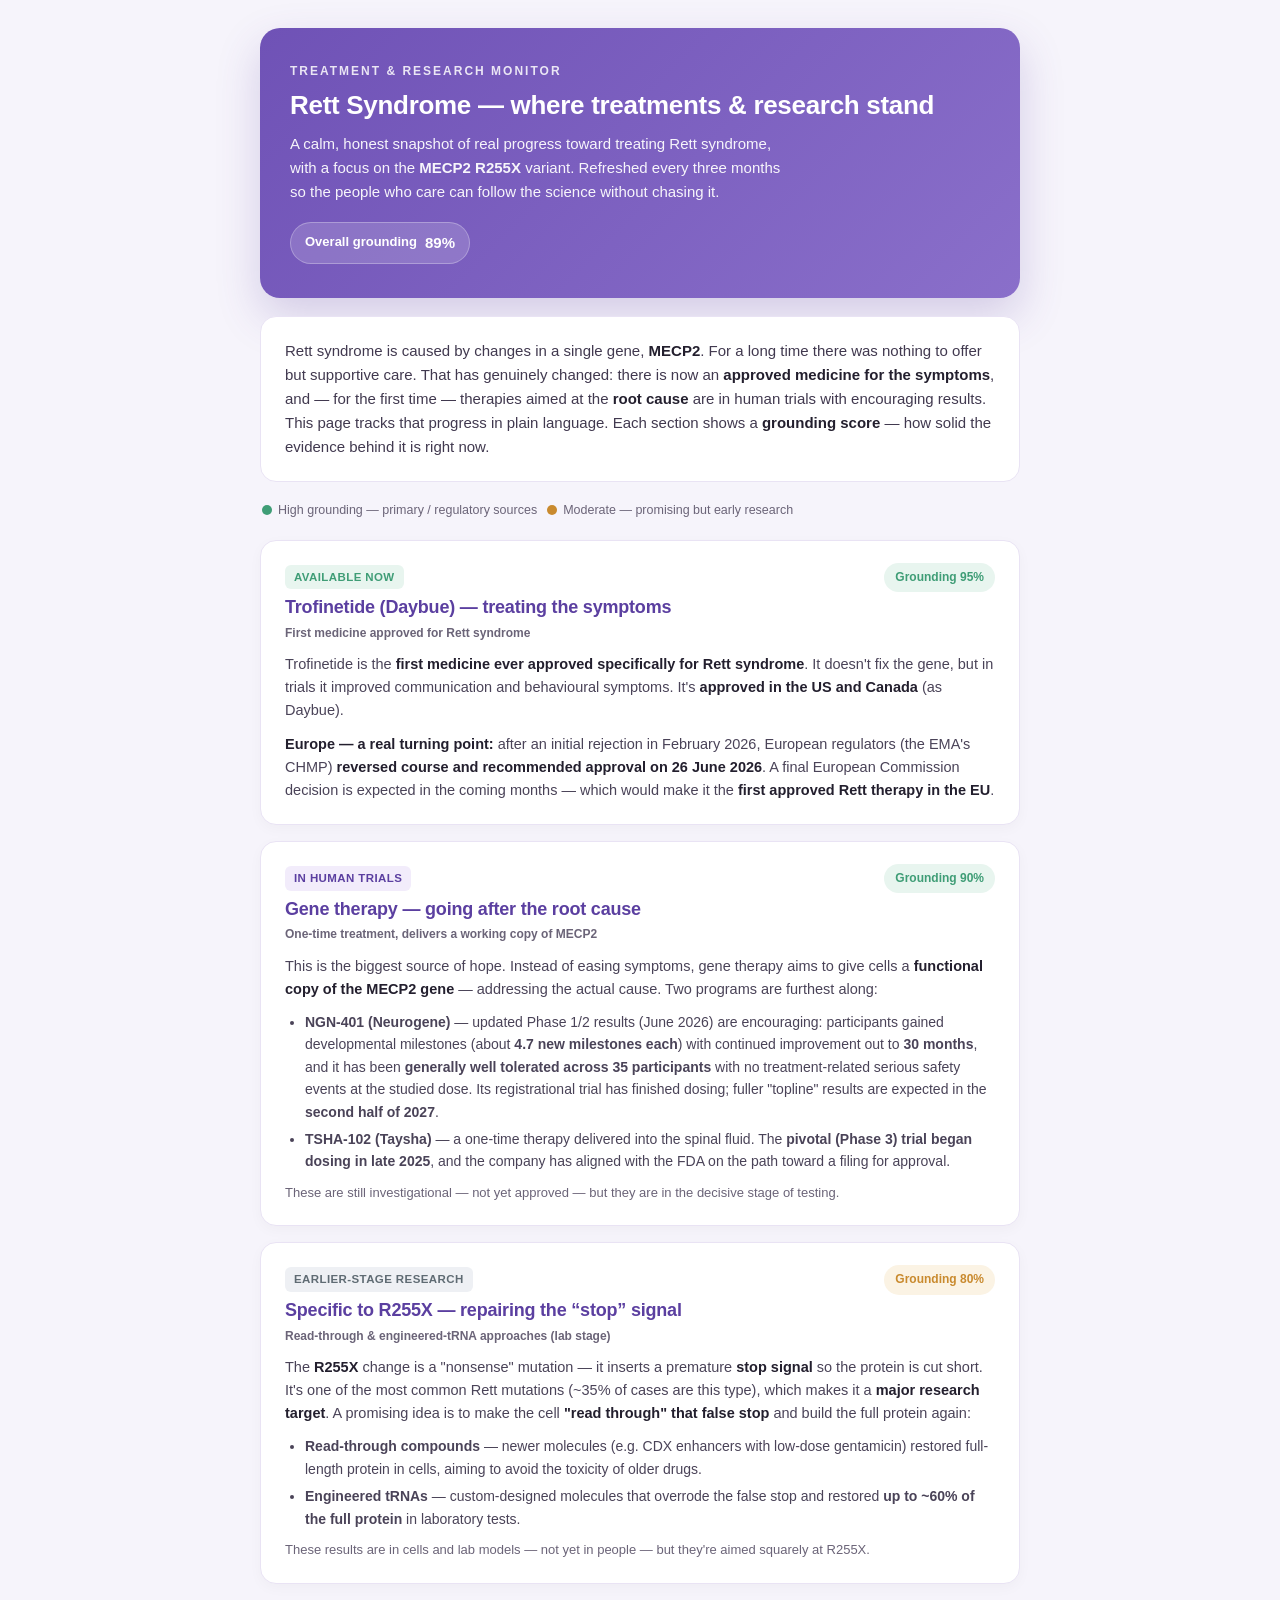
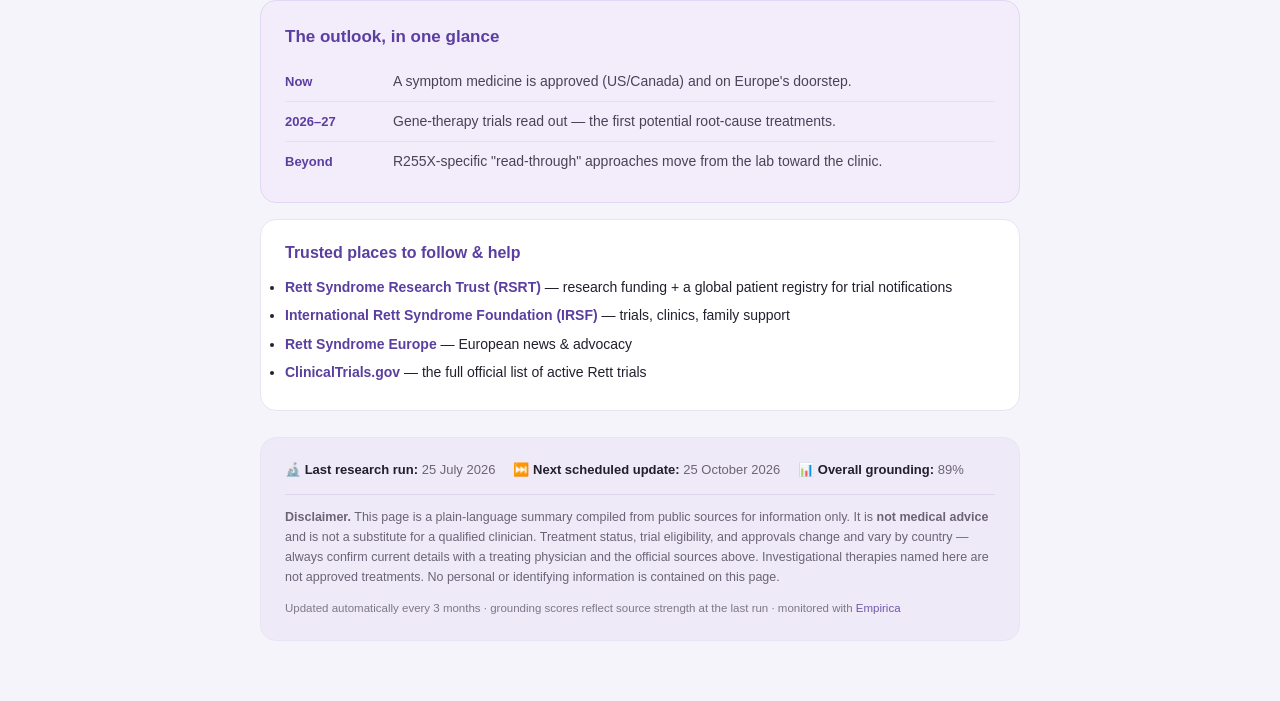
==== index.html @ 26d2a40b "Add Rett syndrome (MECP2 R255X) treatment & research monitor — anonymized friends page Grounded 2026" ====
<!doctype html>
<html lang="en">
<head>
<meta charset="utf-8">
<meta name="viewport" content="width=device-width, initial-scale=1">
<meta name="robots" content="noindex, nofollow">
<title>Rett Syndrome (MECP2 · R255X) — Treatment &amp; Research Monitor</title>
<style>
  :root{
    --bg:#f6f4fb; --paper:#ffffff; --ink:#231f2e; --muted:#6b6478;
    --line:#e9e3f4; --violet:#7c5cbf; --violet-deep:#5b3fa0; --violet-wash:#f2ecfb;
    --good:#3f9d76; --good-bg:#e8f5ef; --warn:#c98a2e; --warn-bg:#fbf3e4;
    --soft:#8a6fca;
  }
  *{box-sizing:border-box; margin:0; padding:0}
  html{-webkit-font-smoothing:antialiased}
  body{ background:var(--bg); color:var(--ink);
    font-family:-apple-system,BlinkMacSystemFont,"Segoe UI",Roboto,Helvetica,Arial,sans-serif;
    line-height:1.6; padding:28px 16px 60px }
  .wrap{ max-width:760px; margin:0 auto }

  .hero{ background:linear-gradient(135deg,#6f52b6,#8a6fca); color:#fff;
    border-radius:20px; padding:34px 30px; box-shadow:0 18px 44px rgba(92,63,160,.22) }
  .hero .eyebrow{ font-size:12px; letter-spacing:2px; text-transform:uppercase; opacity:.85; font-weight:600 }
  .hero h1{ font-size:26px; line-height:1.25; margin:8px 0 10px; font-weight:700; letter-spacing:-.3px }
  .hero p{ font-size:15px; opacity:.94; max-width:60ch }
  .hero .ovr{ display:inline-flex; align-items:center; gap:8px; margin-top:18px;
    background:rgba(255,255,255,.16); border:1px solid rgba(255,255,255,.28);
    padding:8px 14px; border-radius:999px; font-size:13px; font-weight:600 }
  .hero .ovr b{ font-size:15px }

  .intro{ background:var(--paper); border:1px solid var(--line); border-radius:16px;
    padding:22px 24px; margin:18px 0; font-size:15px; color:#41394f }
  .intro b{ color:var(--ink) }

  .legend{ display:flex; flex-wrap:wrap; gap:10px; margin:0 2px 20px; font-size:12.5px; color:var(--muted) }
  .legend .k{ display:inline-flex; align-items:center; gap:6px }
  .dot{ width:10px; height:10px; border-radius:50% }

  .card{ background:var(--paper); border:1px solid var(--line); border-radius:16px;
    padding:22px 24px; margin-bottom:16px; box-shadow:0 4px 14px rgba(35,31,46,.03) }
  .card .top{ display:flex; align-items:flex-start; justify-content:space-between; gap:14px; margin-bottom:6px }
  .card h2{ font-size:18px; font-weight:700; letter-spacing:-.2px; color:var(--violet-deep) }
  .card .stage{ font-size:12px; font-weight:600; color:var(--muted); margin-top:2px }
  .verif{ flex:none; font-size:12px; font-weight:700; padding:5px 11px; border-radius:999px; white-space:nowrap }
  .v-hi{ background:var(--good-bg); color:var(--good) }
  .v-md{ background:var(--warn-bg); color:var(--warn) }
  .card p{ font-size:14.5px; color:#4a4358; margin-top:10px }
  .card p b{ color:var(--ink) }
  .pill{ display:inline-block; font-size:11.5px; font-weight:700; letter-spacing:.4px; text-transform:uppercase;
    padding:3px 9px; border-radius:6px; margin-bottom:4px }
  .p-now{ background:var(--good-bg); color:var(--good) }
  .p-soon{ background:var(--violet-wash); color:var(--violet-deep) }
  .p-early{ background:#eef0f4; color:#5f6b73 }
  .card ul{ margin:10px 0 0 2px; padding-left:18px; font-size:14px; color:#4a4358 }
  .card li{ margin:5px 0 }

  .timeline{ background:var(--violet-wash); border:1px solid #e2d7f4; border-radius:16px; padding:22px 24px; margin-bottom:16px }
  .timeline h2{ font-size:17px; color:var(--violet-deep); font-weight:700; margin-bottom:12px }
  .trow{ display:flex; gap:12px; align-items:baseline; padding:8px 0; border-top:1px solid #e6dcf6 }
  .trow:first-of-type{ border-top:none }
  .trow .when{ flex:none; width:96px; font-weight:700; font-size:13px; color:var(--violet-deep) }
  .trow .what{ font-size:14px; color:#4a4358 }

  .res{ background:var(--paper); border:1px solid var(--line); border-radius:16px; padding:20px 24px; margin-bottom:16px }
  .res h2{ font-size:16px; color:var(--violet-deep); font-weight:700; margin-bottom:10px }
  .res a{ color:var(--violet-deep); font-weight:600; text-decoration:none }
  .res a:hover{ text-decoration:underline }
  .res li{ margin:6px 0; font-size:14px }

  .foot{ margin-top:26px; padding:22px 24px; background:#efeaf7; border:1px solid var(--line);
    border-radius:16px; font-size:12.5px; color:var(--muted); line-height:1.6 }
  .foot .runrow{ display:flex; flex-wrap:wrap; gap:18px; margin-bottom:14px }
  .foot .runrow div{ font-size:13px }
  .foot .runrow b{ color:var(--ink) }
  .foot .disc{ border-top:1px solid #ddd4ee; padding-top:12px }
  .foot .cred{ margin-top:12px; font-size:11.5px; opacity:.85 }
  .foot a{ color:var(--violet-deep); text-decoration:none }
</style>
</head>
<body>
<div class="wrap">

  <div class="hero">
    <div class="eyebrow">Treatment &amp; Research Monitor</div>
    <h1>Rett Syndrome — where treatments &amp; research stand</h1>
    <p>A calm, honest snapshot of real progress toward treating Rett syndrome, with a focus on the <b>MECP2 R255X</b> variant. Refreshed every three months so the people who care can follow the science without chasing it.</p>
    <span class="ovr">Overall grounding <b>89%</b></span>
  </div>

  <div class="intro">
    Rett syndrome is caused by changes in a single gene, <b>MECP2</b>. For a long time there was nothing to offer but supportive care. That has genuinely changed: there is now an <b>approved medicine for the symptoms</b>, and — for the first time — therapies aimed at the <b>root cause</b> are in human trials with encouraging results. This page tracks that progress in plain language. Each section shows a <b>grounding score</b> — how solid the evidence behind it is right now.
  </div>

  <div class="legend">
    <span class="k"><span class="dot" style="background:var(--good)"></span> High grounding — primary / regulatory sources</span>
    <span class="k"><span class="dot" style="background:var(--warn)"></span> Moderate — promising but early research</span>
  </div>

  <div class="card">
    <div class="top">
      <div><span class="pill p-now">Available now</span><h2>Trofinetide (Daybue) — treating the symptoms</h2>
        <div class="stage">First medicine approved for Rett syndrome</div></div>
      <span class="verif v-hi">Grounding 95%</span>
    </div>
    <p>Trofinetide is the <b>first medicine ever approved specifically for Rett syndrome</b>. It doesn't fix the gene, but in trials it improved communication and behavioural symptoms. It's <b>approved in the US and Canada</b> (as Daybue).</p>
    <p><b>Europe — a real turning point:</b> after an initial rejection in February 2026, European regulators (the EMA's CHMP) <b>reversed course and recommended approval on 26 June 2026</b>. A final European Commission decision is expected in the coming months — which would make it the <b>first approved Rett therapy in the EU</b>.</p>
  </div>

  <div class="card">
    <div class="top">
      <div><span class="pill p-soon">In human trials</span><h2>Gene therapy — going after the root cause</h2>
        <div class="stage">One-time treatment, delivers a working copy of MECP2</div></div>
      <span class="verif v-hi">Grounding 90%</span>
    </div>
    <p>This is the biggest source of hope. Instead of easing symptoms, gene therapy aims to give cells a <b>functional copy of the MECP2 gene</b> — addressing the actual cause. Two programs are furthest along:</p>
    <ul>
      <li><b>NGN-401 (Neurogene)</b> — updated Phase 1/2 results (June 2026) are encouraging: participants gained developmental milestones (about <b>4.7 new milestones each</b>) with continued improvement out to <b>30 months</b>, and it has been <b>generally well tolerated across 35 participants</b> with no treatment-related serious safety events at the studied dose. Its registrational trial has finished dosing; fuller "topline" results are expected in the <b>second half of 2027</b>.</li>
      <li><b>TSHA-102 (Taysha)</b> — a one-time therapy delivered into the spinal fluid. The <b>pivotal (Phase 3) trial began dosing in late 2025</b>, and the company has aligned with the FDA on the path toward a filing for approval.</li>
    </ul>
    <p style="font-size:13px;color:var(--muted)">These are still investigational — not yet approved — but they are in the decisive stage of testing.</p>
  </div>

  <div class="card">
    <div class="top">
      <div><span class="pill p-early">Earlier-stage research</span><h2>Specific to R255X — repairing the “stop” signal</h2>
        <div class="stage">Read-through &amp; engineered-tRNA approaches (lab stage)</div></div>
      <span class="verif v-md">Grounding 80%</span>
    </div>
    <p>The <b>R255X</b> change is a "nonsense" mutation — it inserts a premature <b>stop signal</b> so the protein is cut short. It's one of the most common Rett mutations (~35% of cases are this type), which makes it a <b>major research target</b>. A promising idea is to make the cell <b>"read through" that false stop</b> and build the full protein again:</p>
    <ul>
      <li><b>Read-through compounds</b> — newer molecules (e.g. CDX enhancers with low-dose gentamicin) restored full-length protein in cells, aiming to avoid the toxicity of older drugs.</li>
      <li><b>Engineered tRNAs</b> — custom-designed molecules that overrode the false stop and restored <b>up to ~60% of the full protein</b> in laboratory tests.</li>
    </ul>
    <p style="font-size:13px;color:var(--muted)">These results are in cells and lab models — not yet in people — but they're aimed squarely at R255X.</p>
  </div>

  <div class="timeline">
    <h2>The outlook, in one glance</h2>
    <div class="trow"><div class="when">Now</div><div class="what">A symptom medicine is approved (US/Canada) and on Europe's doorstep.</div></div>
    <div class="trow"><div class="when">2026–27</div><div class="what">Gene-therapy trials read out — the first potential root-cause treatments.</div></div>
    <div class="trow"><div class="when">Beyond</div><div class="what">R255X-specific "read-through" approaches move from the lab toward the clinic.</div></div>
  </div>

  <div class="res">
    <h2>Trusted places to follow &amp; help</h2>
    <ul>
      <li><a href="https://reverserett.org/" target="_blank" rel="noopener">Rett Syndrome Research Trust (RSRT)</a> — research funding + a global patient registry for trial notifications</li>
      <li><a href="https://www.rettsyndrome.org/" target="_blank" rel="noopener">International Rett Syndrome Foundation (IRSF)</a> — trials, clinics, family support</li>
      <li><a href="https://rettsyndrome.eu/" target="_blank" rel="noopener">Rett Syndrome Europe</a> — European news &amp; advocacy</li>
      <li><a href="https://clinicaltrials.gov/search?cond=Rett%20Syndrome" target="_blank" rel="noopener">ClinicalTrials.gov</a> — the full official list of active Rett trials</li>
    </ul>
  </div>

  <div class="foot">
    <div class="runrow">
      <div>🔬 <b>Last research run:</b> 25 July 2026</div>
      <div>⏭️ <b>Next scheduled update:</b> 25 October 2026</div>
      <div>📊 <b>Overall grounding:</b> 89%</div>
    </div>
    <div class="disc">
      <b>Disclaimer.</b> This page is a plain-language summary compiled from public sources for information only. It is <b>not medical advice</b> and is not a substitute for a qualified clinician. Treatment status, trial eligibility, and approvals change and vary by country — always confirm current details with a treating physician and the official sources above. Investigational therapies named here are not approved treatments. No personal or identifying information is contained on this page.
    </div>
    <div class="cred">Updated automatically every 3 months · grounding scores reflect source strength at the last run · monitored with <a href="https://getempirica.com" target="_blank" rel="noopener">Empirica</a></div>
  </div>

</div>
</body>
</html>
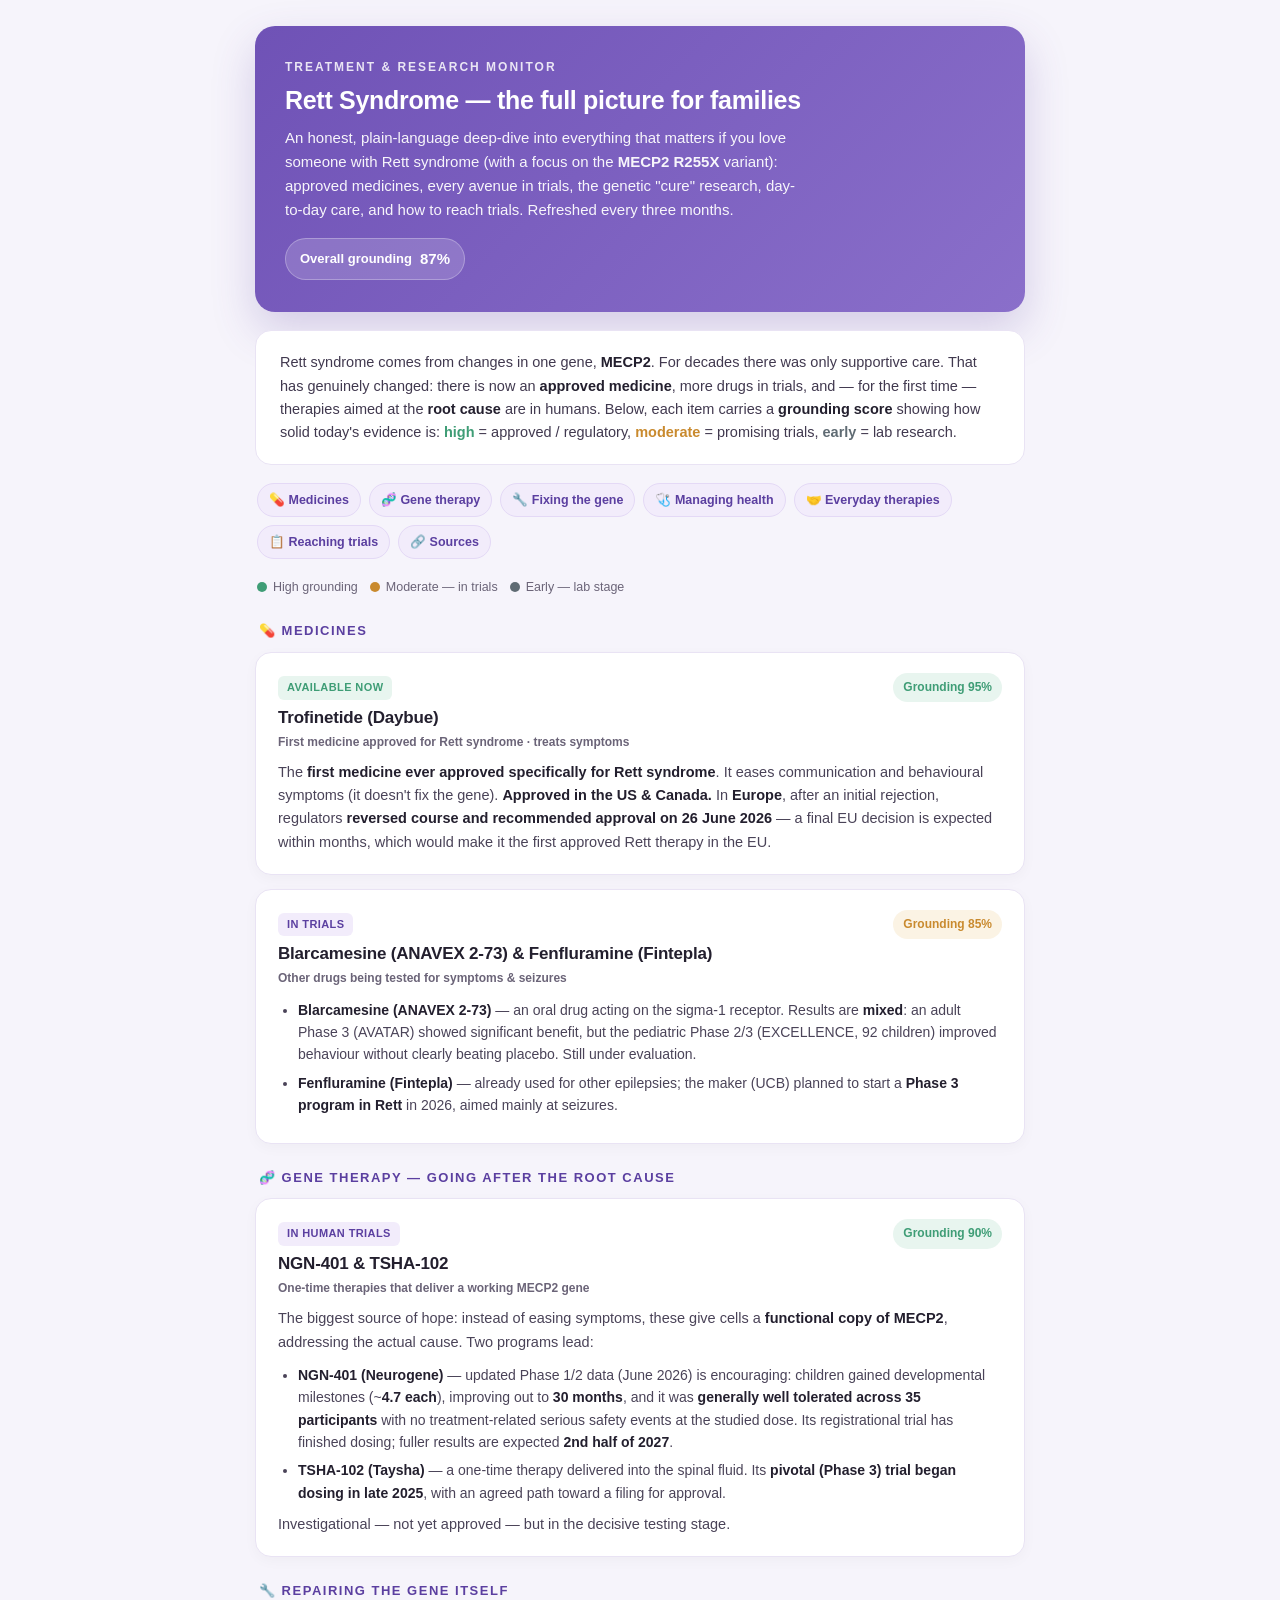
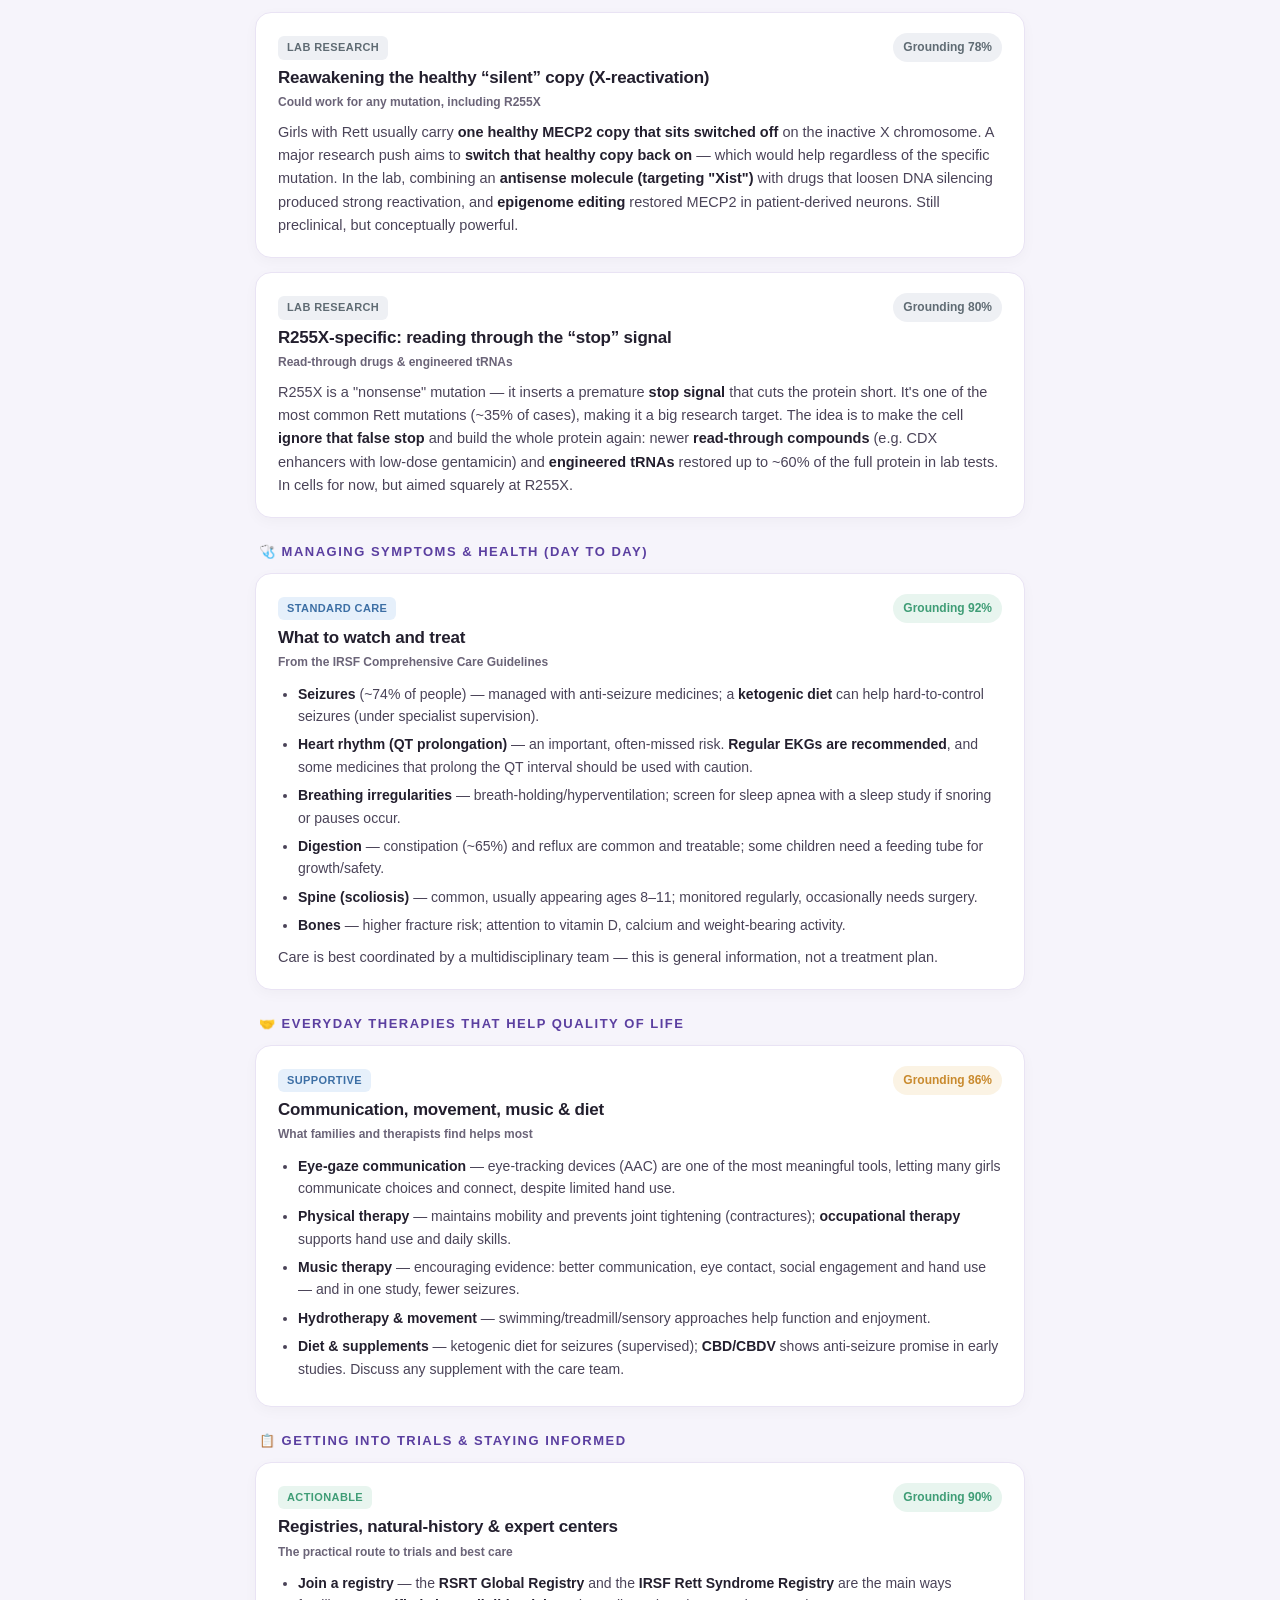
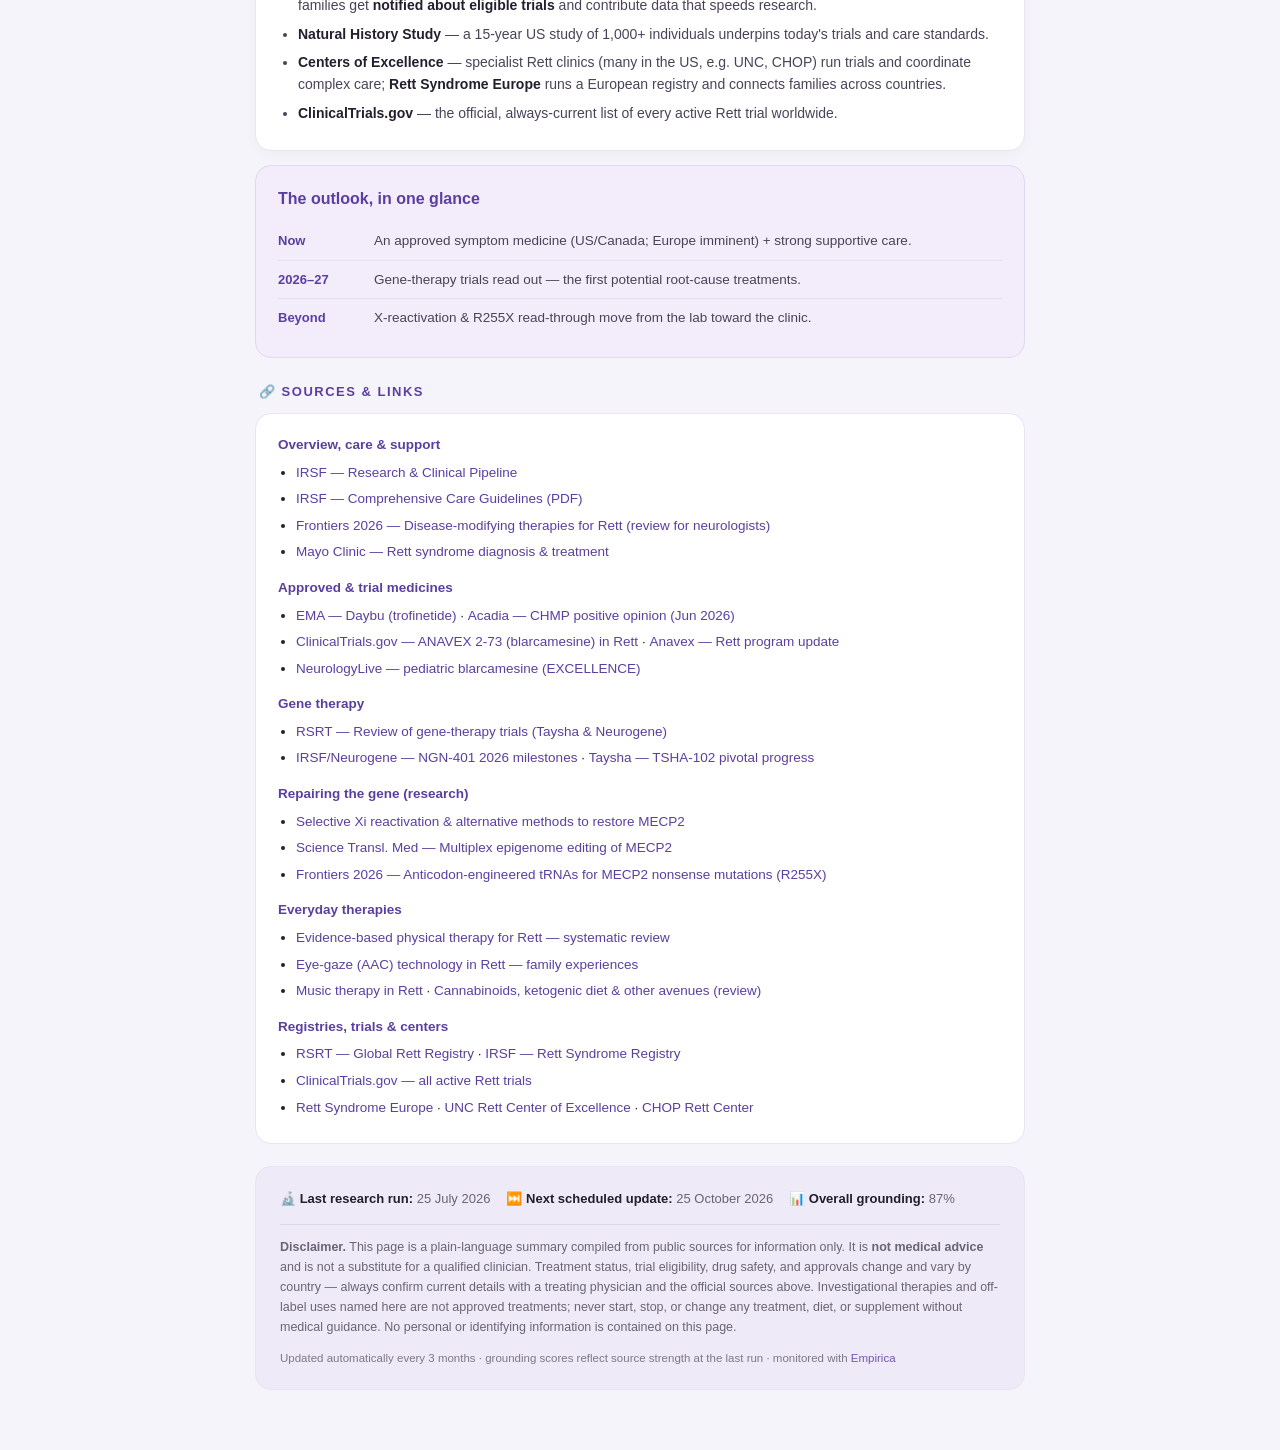
==== commit 805f5b0f: "Deep-dive expansion: medicines, gene therapy, X-reactivation, R255X read-through, symptom management" ====
--- a/index.html
+++ b/index.html
@@ -10,67 +10,81 @@
     --bg:#f6f4fb; --paper:#ffffff; --ink:#231f2e; --muted:#6b6478;
     --line:#e9e3f4; --violet:#7c5cbf; --violet-deep:#5b3fa0; --violet-wash:#f2ecfb;
     --good:#3f9d76; --good-bg:#e8f5ef; --warn:#c98a2e; --warn-bg:#fbf3e4;
-    --soft:#8a6fca;
+    --early:#5f6b73; --early-bg:#eef0f4;
   }
   *{box-sizing:border-box; margin:0; padding:0}
   html{-webkit-font-smoothing:antialiased}
   body{ background:var(--bg); color:var(--ink);
     font-family:-apple-system,BlinkMacSystemFont,"Segoe UI",Roboto,Helvetica,Arial,sans-serif;
-    line-height:1.6; padding:28px 16px 60px }
-  .wrap{ max-width:760px; margin:0 auto }
+    line-height:1.6; padding:26px 16px 60px }
+  .wrap{ max-width:770px; margin:0 auto }
 
   .hero{ background:linear-gradient(135deg,#6f52b6,#8a6fca); color:#fff;
-    border-radius:20px; padding:34px 30px; box-shadow:0 18px 44px rgba(92,63,160,.22) }
+    border-radius:20px; padding:32px 30px; box-shadow:0 18px 44px rgba(92,63,160,.22) }
   .hero .eyebrow{ font-size:12px; letter-spacing:2px; text-transform:uppercase; opacity:.85; font-weight:600 }
-  .hero h1{ font-size:26px; line-height:1.25; margin:8px 0 10px; font-weight:700; letter-spacing:-.3px }
-  .hero p{ font-size:15px; opacity:.94; max-width:60ch }
-  .hero .ovr{ display:inline-flex; align-items:center; gap:8px; margin-top:18px;
+  .hero h1{ font-size:25px; line-height:1.25; margin:8px 0 10px; font-weight:700; letter-spacing:-.3px }
+  .hero p{ font-size:15px; opacity:.94; max-width:62ch }
+  .hero .ovr{ display:inline-flex; align-items:center; gap:8px; margin-top:16px;
     background:rgba(255,255,255,.16); border:1px solid rgba(255,255,255,.28);
     padding:8px 14px; border-radius:999px; font-size:13px; font-weight:600 }
   .hero .ovr b{ font-size:15px }
 
   .intro{ background:var(--paper); border:1px solid var(--line); border-radius:16px;
-    padding:22px 24px; margin:18px 0; font-size:15px; color:#41394f }
+    padding:20px 24px; margin:18px 0; font-size:14.5px; color:#41394f }
   .intro b{ color:var(--ink) }
 
-  .legend{ display:flex; flex-wrap:wrap; gap:10px; margin:0 2px 20px; font-size:12.5px; color:var(--muted) }
+  .toc{ display:flex; flex-wrap:wrap; gap:8px; margin:0 2px 18px }
+  .toc a{ font-size:12.5px; font-weight:600; color:var(--violet-deep); background:var(--violet-wash);
+    border:1px solid #e4d9f6; padding:6px 11px; border-radius:999px; text-decoration:none }
+  .toc a:hover{ background:#e9def8 }
+
+  .legend{ display:flex; flex-wrap:wrap; gap:12px; margin:0 2px 18px; font-size:12.5px; color:var(--muted) }
   .legend .k{ display:inline-flex; align-items:center; gap:6px }
   .dot{ width:10px; height:10px; border-radius:50% }
 
+  .sec-h{ font-size:13px; font-weight:700; letter-spacing:1.5px; text-transform:uppercase;
+    color:var(--violet-deep); margin:24px 4px 10px }
+
   .card{ background:var(--paper); border:1px solid var(--line); border-radius:16px;
-    padding:22px 24px; margin-bottom:16px; box-shadow:0 4px 14px rgba(35,31,46,.03) }
-  .card .top{ display:flex; align-items:flex-start; justify-content:space-between; gap:14px; margin-bottom:6px }
-  .card h2{ font-size:18px; font-weight:700; letter-spacing:-.2px; color:var(--violet-deep) }
+    padding:20px 22px; margin-bottom:14px; box-shadow:0 4px 14px rgba(35,31,46,.03) }
+  .card .top{ display:flex; align-items:flex-start; justify-content:space-between; gap:12px; margin-bottom:4px }
+  .card h2{ font-size:17px; font-weight:700; letter-spacing:-.2px; color:var(--ink) }
   .card .stage{ font-size:12px; font-weight:600; color:var(--muted); margin-top:2px }
-  .verif{ flex:none; font-size:12px; font-weight:700; padding:5px 11px; border-radius:999px; white-space:nowrap }
+  .verif{ flex:none; font-size:12px; font-weight:700; padding:5px 10px; border-radius:999px; white-space:nowrap }
   .v-hi{ background:var(--good-bg); color:var(--good) }
   .v-md{ background:var(--warn-bg); color:var(--warn) }
-  .card p{ font-size:14.5px; color:#4a4358; margin-top:10px }
+  .v-lo{ background:var(--early-bg); color:var(--early) }
+  .card p{ font-size:14.5px; color:#4a4358; margin-top:9px }
   .card p b{ color:var(--ink) }
-  .pill{ display:inline-block; font-size:11.5px; font-weight:700; letter-spacing:.4px; text-transform:uppercase;
+  .pill{ display:inline-block; font-size:11px; font-weight:700; letter-spacing:.4px; text-transform:uppercase;
     padding:3px 9px; border-radius:6px; margin-bottom:4px }
   .p-now{ background:var(--good-bg); color:var(--good) }
   .p-soon{ background:var(--violet-wash); color:var(--violet-deep) }
-  .p-early{ background:#eef0f4; color:#5f6b73 }
+  .p-early{ background:var(--early-bg); color:var(--early) }
+  .p-care{ background:#e6f0fb; color:#3d6fa5 }
   .card ul{ margin:10px 0 0 2px; padding-left:18px; font-size:14px; color:#4a4358 }
-  .card li{ margin:5px 0 }
-
-  .timeline{ background:var(--violet-wash); border:1px solid #e2d7f4; border-radius:16px; padding:22px 24px; margin-bottom:16px }
-  .timeline h2{ font-size:17px; color:var(--violet-deep); font-weight:700; margin-bottom:12px }
+  .card li{ margin:6px 0 }
+  .card li b{ color:var(--ink) }
+  .note{ font-size:12.5px; color:var(--muted); margin-top:8px }
+
+  .timeline{ background:var(--violet-wash); border:1px solid #e2d7f4; border-radius:16px; padding:20px 22px; margin:6px 0 14px }
+  .timeline h2{ font-size:16px; color:var(--violet-deep); font-weight:700; margin-bottom:10px }
   .trow{ display:flex; gap:12px; align-items:baseline; padding:8px 0; border-top:1px solid #e6dcf6 }
   .trow:first-of-type{ border-top:none }
-  .trow .when{ flex:none; width:96px; font-weight:700; font-size:13px; color:var(--violet-deep) }
-  .trow .what{ font-size:14px; color:#4a4358 }
-
-  .res{ background:var(--paper); border:1px solid var(--line); border-radius:16px; padding:20px 24px; margin-bottom:16px }
-  .res h2{ font-size:16px; color:var(--violet-deep); font-weight:700; margin-bottom:10px }
-  .res a{ color:var(--violet-deep); font-weight:600; text-decoration:none }
-  .res a:hover{ text-decoration:underline }
-  .res li{ margin:6px 0; font-size:14px }
-
-  .foot{ margin-top:26px; padding:22px 24px; background:#efeaf7; border:1px solid var(--line);
+  .trow .when{ flex:none; width:84px; font-weight:700; font-size:13px; color:var(--violet-deep) }
+  .trow .what{ font-size:13.5px; color:#4a4358 }
+
+  .src{ background:var(--paper); border:1px solid var(--line); border-radius:16px; padding:20px 22px; margin-bottom:14px }
+  .src h3{ font-size:13.5px; color:var(--violet-deep); font-weight:700; margin:14px 0 6px }
+  .src h3:first-child{ margin-top:0 }
+  .src a{ color:var(--violet-deep); font-weight:500; text-decoration:none }
+  .src a:hover{ text-decoration:underline }
+  .src li{ margin:5px 0; font-size:13.5px }
+  .src ul{ padding-left:18px }
+
+  .foot{ margin-top:22px; padding:22px 24px; background:#efeaf7; border:1px solid var(--line);
     border-radius:16px; font-size:12.5px; color:var(--muted); line-height:1.6 }
-  .foot .runrow{ display:flex; flex-wrap:wrap; gap:18px; margin-bottom:14px }
+  .foot .runrow{ display:flex; flex-wrap:wrap; gap:16px; margin-bottom:14px }
   .foot .runrow div{ font-size:13px }
   .foot .runrow b{ color:var(--ink) }
   .foot .disc{ border-top:1px solid #ddd4ee; padding-top:12px }
@@ -83,72 +97,193 @@
 
   <div class="hero">
     <div class="eyebrow">Treatment &amp; Research Monitor</div>
-    <h1>Rett Syndrome — where treatments &amp; research stand</h1>
-    <p>A calm, honest snapshot of real progress toward treating Rett syndrome, with a focus on the <b>MECP2 R255X</b> variant. Refreshed every three months so the people who care can follow the science without chasing it.</p>
-    <span class="ovr">Overall grounding <b>89%</b></span>
+    <h1>Rett Syndrome — the full picture for families</h1>
+    <p>An honest, plain-language deep-dive into everything that matters if you love someone with Rett syndrome (with a focus on the <b>MECP2 R255X</b> variant): approved medicines, every avenue in trials, the genetic "cure" research, day-to-day care, and how to reach trials. Refreshed every three months.</p>
+    <span class="ovr">Overall grounding <b>87%</b></span>
   </div>
 
   <div class="intro">
-    Rett syndrome is caused by changes in a single gene, <b>MECP2</b>. For a long time there was nothing to offer but supportive care. That has genuinely changed: there is now an <b>approved medicine for the symptoms</b>, and — for the first time — therapies aimed at the <b>root cause</b> are in human trials with encouraging results. This page tracks that progress in plain language. Each section shows a <b>grounding score</b> — how solid the evidence behind it is right now.
+    Rett syndrome comes from changes in one gene, <b>MECP2</b>. For decades there was only supportive care. That has genuinely changed: there is now an <b>approved medicine</b>, more drugs in trials, and — for the first time — therapies aimed at the <b>root cause</b> are in humans. Below, each item carries a <b>grounding score</b> showing how solid today's evidence is: <span style="color:var(--good);font-weight:600">high</span> = approved / regulatory, <span style="color:var(--warn);font-weight:600">moderate</span> = promising trials, <span style="color:var(--early);font-weight:600">early</span> = lab research.
+  </div>
+
+  <div class="toc">
+    <a href="#meds">💊 Medicines</a>
+    <a href="#gene">🧬 Gene therapy</a>
+    <a href="#root">🔧 Fixing the gene</a>
+    <a href="#care">🩺 Managing health</a>
+    <a href="#therapies">🤝 Everyday therapies</a>
+    <a href="#access">📋 Reaching trials</a>
+    <a href="#sources">🔗 Sources</a>
   </div>
 
   <div class="legend">
-    <span class="k"><span class="dot" style="background:var(--good)"></span> High grounding — primary / regulatory sources</span>
-    <span class="k"><span class="dot" style="background:var(--warn)"></span> Moderate — promising but early research</span>
-  </div>
-
-  <div class="card">
-    <div class="top">
-      <div><span class="pill p-now">Available now</span><h2>Trofinetide (Daybue) — treating the symptoms</h2>
-        <div class="stage">First medicine approved for Rett syndrome</div></div>
+    <span class="k"><span class="dot" style="background:var(--good)"></span> High grounding</span>
+    <span class="k"><span class="dot" style="background:var(--warn)"></span> Moderate — in trials</span>
+    <span class="k"><span class="dot" style="background:var(--early)"></span> Early — lab stage</span>
+  </div>
+
+  <!-- MEDICINES -->
+  <div class="sec-h" id="meds">💊 Medicines</div>
+
+  <div class="card">
+    <div class="top">
+      <div><span class="pill p-now">Available now</span><h2>Trofinetide (Daybue)</h2>
+        <div class="stage">First medicine approved for Rett syndrome · treats symptoms</div></div>
       <span class="verif v-hi">Grounding 95%</span>
     </div>
-    <p>Trofinetide is the <b>first medicine ever approved specifically for Rett syndrome</b>. It doesn't fix the gene, but in trials it improved communication and behavioural symptoms. It's <b>approved in the US and Canada</b> (as Daybue).</p>
-    <p><b>Europe — a real turning point:</b> after an initial rejection in February 2026, European regulators (the EMA's CHMP) <b>reversed course and recommended approval on 26 June 2026</b>. A final European Commission decision is expected in the coming months — which would make it the <b>first approved Rett therapy in the EU</b>.</p>
-  </div>
-
-  <div class="card">
-    <div class="top">
-      <div><span class="pill p-soon">In human trials</span><h2>Gene therapy — going after the root cause</h2>
-        <div class="stage">One-time treatment, delivers a working copy of MECP2</div></div>
+    <p>The <b>first medicine ever approved specifically for Rett syndrome</b>. It eases communication and behavioural symptoms (it doesn't fix the gene). <b>Approved in the US &amp; Canada.</b> In <b>Europe</b>, after an initial rejection, regulators <b>reversed course and recommended approval on 26 June 2026</b> — a final EU decision is expected within months, which would make it the first approved Rett therapy in the EU.</p>
+  </div>
+
+  <div class="card">
+    <div class="top">
+      <div><span class="pill p-soon">In trials</span><h2>Blarcamesine (ANAVEX 2-73) &amp; Fenfluramine (Fintepla)</h2>
+        <div class="stage">Other drugs being tested for symptoms &amp; seizures</div></div>
+      <span class="verif v-md">Grounding 85%</span>
+    </div>
+    <ul>
+      <li><b>Blarcamesine (ANAVEX 2-73)</b> — an oral drug acting on the sigma-1 receptor. Results are <b>mixed</b>: an adult Phase 3 (AVATAR) showed significant benefit, but the pediatric Phase 2/3 (EXCELLENCE, 92 children) improved behaviour without clearly beating placebo. Still under evaluation.</li>
+      <li><b>Fenfluramine (Fintepla)</b> — already used for other epilepsies; the maker (UCB) planned to start a <b>Phase 3 program in Rett</b> in 2026, aimed mainly at seizures.</li>
+    </ul>
+  </div>
+
+  <!-- GENE THERAPY -->
+  <div class="sec-h" id="gene">🧬 Gene therapy — going after the root cause</div>
+
+  <div class="card">
+    <div class="top">
+      <div><span class="pill p-soon">In human trials</span><h2>NGN-401 &amp; TSHA-102</h2>
+        <div class="stage">One-time therapies that deliver a working MECP2 gene</div></div>
       <span class="verif v-hi">Grounding 90%</span>
     </div>
-    <p>This is the biggest source of hope. Instead of easing symptoms, gene therapy aims to give cells a <b>functional copy of the MECP2 gene</b> — addressing the actual cause. Two programs are furthest along:</p>
-    <ul>
-      <li><b>NGN-401 (Neurogene)</b> — updated Phase 1/2 results (June 2026) are encouraging: participants gained developmental milestones (about <b>4.7 new milestones each</b>) with continued improvement out to <b>30 months</b>, and it has been <b>generally well tolerated across 35 participants</b> with no treatment-related serious safety events at the studied dose. Its registrational trial has finished dosing; fuller "topline" results are expected in the <b>second half of 2027</b>.</li>
-      <li><b>TSHA-102 (Taysha)</b> — a one-time therapy delivered into the spinal fluid. The <b>pivotal (Phase 3) trial began dosing in late 2025</b>, and the company has aligned with the FDA on the path toward a filing for approval.</li>
-    </ul>
-    <p style="font-size:13px;color:var(--muted)">These are still investigational — not yet approved — but they are in the decisive stage of testing.</p>
-  </div>
-
-  <div class="card">
-    <div class="top">
-      <div><span class="pill p-early">Earlier-stage research</span><h2>Specific to R255X — repairing the “stop” signal</h2>
-        <div class="stage">Read-through &amp; engineered-tRNA approaches (lab stage)</div></div>
-      <span class="verif v-md">Grounding 80%</span>
-    </div>
-    <p>The <b>R255X</b> change is a "nonsense" mutation — it inserts a premature <b>stop signal</b> so the protein is cut short. It's one of the most common Rett mutations (~35% of cases are this type), which makes it a <b>major research target</b>. A promising idea is to make the cell <b>"read through" that false stop</b> and build the full protein again:</p>
-    <ul>
-      <li><b>Read-through compounds</b> — newer molecules (e.g. CDX enhancers with low-dose gentamicin) restored full-length protein in cells, aiming to avoid the toxicity of older drugs.</li>
-      <li><b>Engineered tRNAs</b> — custom-designed molecules that overrode the false stop and restored <b>up to ~60% of the full protein</b> in laboratory tests.</li>
-    </ul>
-    <p style="font-size:13px;color:var(--muted)">These results are in cells and lab models — not yet in people — but they're aimed squarely at R255X.</p>
+    <p>The biggest source of hope: instead of easing symptoms, these give cells a <b>functional copy of MECP2</b>, addressing the actual cause. Two programs lead:</p>
+    <ul>
+      <li><b>NGN-401 (Neurogene)</b> — updated Phase 1/2 data (June 2026) is encouraging: children gained developmental milestones (~<b>4.7 each</b>), improving out to <b>30 months</b>, and it was <b>generally well tolerated across 35 participants</b> with no treatment-related serious safety events at the studied dose. Its registrational trial has finished dosing; fuller results are expected <b>2nd half of 2027</b>.</li>
+      <li><b>TSHA-102 (Taysha)</b> — a one-time therapy delivered into the spinal fluid. Its <b>pivotal (Phase 3) trial began dosing in late 2025</b>, with an agreed path toward a filing for approval.</li>
+    </ul>
+    <p class="note">Investigational — not yet approved — but in the decisive testing stage.</p>
+  </div>
+
+  <!-- FIXING THE GENE -->
+  <div class="sec-h" id="root">🔧 Repairing the gene itself</div>
+
+  <div class="card">
+    <div class="top">
+      <div><span class="pill p-early">Lab research</span><h2>Reawakening the healthy “silent” copy (X-reactivation)</h2>
+        <div class="stage">Could work for any mutation, including R255X</div></div>
+      <span class="verif v-lo">Grounding 78%</span>
+    </div>
+    <p>Girls with Rett usually carry <b>one healthy MECP2 copy that sits switched off</b> on the inactive X chromosome. A major research push aims to <b>switch that healthy copy back on</b> — which would help regardless of the specific mutation. In the lab, combining an <b>antisense molecule (targeting "Xist")</b> with drugs that loosen DNA silencing produced strong reactivation, and <b>epigenome editing</b> restored MECP2 in patient-derived neurons. Still preclinical, but conceptually powerful.</p>
+  </div>
+
+  <div class="card">
+    <div class="top">
+      <div><span class="pill p-early">Lab research</span><h2>R255X-specific: reading through the “stop” signal</h2>
+        <div class="stage">Read-through drugs &amp; engineered tRNAs</div></div>
+      <span class="verif v-lo">Grounding 80%</span>
+    </div>
+    <p>R255X is a "nonsense" mutation — it inserts a premature <b>stop signal</b> that cuts the protein short. It's one of the most common Rett mutations (~35% of cases), making it a big research target. The idea is to make the cell <b>ignore that false stop</b> and build the whole protein again: newer <b>read-through compounds</b> (e.g. CDX enhancers with low-dose gentamicin) and <b>engineered tRNAs</b> restored up to ~60% of the full protein in lab tests. In cells for now, but aimed squarely at R255X.</p>
+  </div>
+
+  <!-- MANAGING HEALTH -->
+  <div class="sec-h" id="care">🩺 Managing symptoms &amp; health (day to day)</div>
+
+  <div class="card">
+    <div class="top">
+      <div><span class="pill p-care">Standard care</span><h2>What to watch and treat</h2>
+        <div class="stage">From the IRSF Comprehensive Care Guidelines</div></div>
+      <span class="verif v-hi">Grounding 92%</span>
+    </div>
+    <ul>
+      <li><b>Seizures</b> (~74% of people) — managed with anti-seizure medicines; a <b>ketogenic diet</b> can help hard-to-control seizures (under specialist supervision).</li>
+      <li><b>Heart rhythm (QT prolongation)</b> — an important, often-missed risk. <b>Regular EKGs are recommended</b>, and some medicines that prolong the QT interval should be used with caution.</li>
+      <li><b>Breathing irregularities</b> — breath-holding/hyperventilation; screen for sleep apnea with a sleep study if snoring or pauses occur.</li>
+      <li><b>Digestion</b> — constipation (~65%) and reflux are common and treatable; some children need a feeding tube for growth/safety.</li>
+      <li><b>Spine (scoliosis)</b> — common, usually appearing ages 8–11; monitored regularly, occasionally needs surgery.</li>
+      <li><b>Bones</b> — higher fracture risk; attention to vitamin D, calcium and weight-bearing activity.</li>
+    </ul>
+    <p class="note">Care is best coordinated by a multidisciplinary team — this is general information, not a treatment plan.</p>
+  </div>
+
+  <!-- THERAPIES -->
+  <div class="sec-h" id="therapies">🤝 Everyday therapies that help quality of life</div>
+
+  <div class="card">
+    <div class="top">
+      <div><span class="pill p-care">Supportive</span><h2>Communication, movement, music &amp; diet</h2>
+        <div class="stage">What families and therapists find helps most</div></div>
+      <span class="verif v-md">Grounding 86%</span>
+    </div>
+    <ul>
+      <li><b>Eye-gaze communication</b> — eye-tracking devices (AAC) are one of the most meaningful tools, letting many girls communicate choices and connect, despite limited hand use.</li>
+      <li><b>Physical therapy</b> — maintains mobility and prevents joint tightening (contractures); <b>occupational therapy</b> supports hand use and daily skills.</li>
+      <li><b>Music therapy</b> — encouraging evidence: better communication, eye contact, social engagement and hand use — and in one study, fewer seizures.</li>
+      <li><b>Hydrotherapy &amp; movement</b> — swimming/treadmill/sensory approaches help function and enjoyment.</li>
+      <li><b>Diet &amp; supplements</b> — ketogenic diet for seizures (supervised); <b>CBD/CBDV</b> shows anti-seizure promise in early studies. Discuss any supplement with the care team.</li>
+    </ul>
+  </div>
+
+  <!-- ACCESS -->
+  <div class="sec-h" id="access">📋 Getting into trials &amp; staying informed</div>
+
+  <div class="card">
+    <div class="top">
+      <div><span class="pill p-now">Actionable</span><h2>Registries, natural-history &amp; expert centers</h2>
+        <div class="stage">The practical route to trials and best care</div></div>
+      <span class="verif v-hi">Grounding 90%</span>
+    </div>
+    <ul>
+      <li><b>Join a registry</b> — the <b>RSRT Global Registry</b> and the <b>IRSF Rett Syndrome Registry</b> are the main ways families get <b>notified about eligible trials</b> and contribute data that speeds research.</li>
+      <li><b>Natural History Study</b> — a 15-year US study of 1,000+ individuals underpins today's trials and care standards.</li>
+      <li><b>Centers of Excellence</b> — specialist Rett clinics (many in the US, e.g. UNC, CHOP) run trials and coordinate complex care; <b>Rett Syndrome Europe</b> runs a European registry and connects families across countries.</li>
+      <li><b>ClinicalTrials.gov</b> — the official, always-current list of every active Rett trial worldwide.</li>
+    </ul>
   </div>
 
   <div class="timeline">
     <h2>The outlook, in one glance</h2>
-    <div class="trow"><div class="when">Now</div><div class="what">A symptom medicine is approved (US/Canada) and on Europe's doorstep.</div></div>
+    <div class="trow"><div class="when">Now</div><div class="what">An approved symptom medicine (US/Canada; Europe imminent) + strong supportive care.</div></div>
     <div class="trow"><div class="when">2026–27</div><div class="what">Gene-therapy trials read out — the first potential root-cause treatments.</div></div>
-    <div class="trow"><div class="when">Beyond</div><div class="what">R255X-specific "read-through" approaches move from the lab toward the clinic.</div></div>
-  </div>
-
-  <div class="res">
-    <h2>Trusted places to follow &amp; help</h2>
-    <ul>
-      <li><a href="https://reverserett.org/" target="_blank" rel="noopener">Rett Syndrome Research Trust (RSRT)</a> — research funding + a global patient registry for trial notifications</li>
-      <li><a href="https://www.rettsyndrome.org/" target="_blank" rel="noopener">International Rett Syndrome Foundation (IRSF)</a> — trials, clinics, family support</li>
-      <li><a href="https://rettsyndrome.eu/" target="_blank" rel="noopener">Rett Syndrome Europe</a> — European news &amp; advocacy</li>
-      <li><a href="https://clinicaltrials.gov/search?cond=Rett%20Syndrome" target="_blank" rel="noopener">ClinicalTrials.gov</a> — the full official list of active Rett trials</li>
+    <div class="trow"><div class="when">Beyond</div><div class="what">X-reactivation &amp; R255X read-through move from the lab toward the clinic.</div></div>
+  </div>
+
+  <!-- SOURCES -->
+  <div class="sec-h" id="sources">🔗 Sources &amp; links</div>
+  <div class="src">
+    <h3>Overview, care &amp; support</h3>
+    <ul>
+      <li><a href="https://www.rettsyndrome.org/about-rett-syndrome/pipeline/" target="_blank" rel="noopener">IRSF — Research &amp; Clinical Pipeline</a></li>
+      <li><a href="https://www.rettsyndrome.org/wp-content/uploads/2024/12/Comprehensive-Care-Guidelines_digital.pdf" target="_blank" rel="noopener">IRSF — Comprehensive Care Guidelines (PDF)</a></li>
+      <li><a href="https://www.frontiersin.org/journals/neurology/articles/10.3389/fneur.2026.1766679/full" target="_blank" rel="noopener">Frontiers 2026 — Disease-modifying therapies for Rett (review for neurologists)</a></li>
+      <li><a href="https://www.mayoclinic.org/diseases-conditions/rett-syndrome/diagnosis-treatment/drc-20377233" target="_blank" rel="noopener">Mayo Clinic — Rett syndrome diagnosis &amp; treatment</a></li>
+    </ul>
+    <h3>Approved &amp; trial medicines</h3>
+    <ul>
+      <li><a href="https://www.ema.europa.eu/en/medicines/human/EPAR/daybu" target="_blank" rel="noopener">EMA — Daybu (trofinetide)</a> · <a href="https://acadia.com/en-us/media/news-releases/daybu-trofinetide-recommended-for-approval-in-the-european-union-by-chmp" target="_blank" rel="noopener">Acadia — CHMP positive opinion (Jun 2026)</a></li>
+      <li><a href="https://clinicaltrials.gov/study/NCT04304482" target="_blank" rel="noopener">ClinicalTrials.gov — ANAVEX 2-73 (blarcamesine) in Rett</a> · <a href="https://www.anavex.com/post/anavex-life-sciences-provides-update-rett-syndrome-program" target="_blank" rel="noopener">Anavex — Rett program update</a></li>
+      <li><a href="https://www.neurologylive.com/view/phase-2-3-study-blarcamesine-pediatrics-with-rett-syndrome-completes-enrollment" target="_blank" rel="noopener">NeurologyLive — pediatric blarcamesine (EXCELLENCE)</a></li>
+    </ul>
+    <h3>Gene therapy</h3>
+    <ul>
+      <li><a href="https://reverserett.org/news/articles/a-review-of-gene-therapy-clinical-trials/" target="_blank" rel="noopener">RSRT — Review of gene-therapy trials (Taysha &amp; Neurogene)</a></li>
+      <li><a href="https://www.rettsyndrome.org/neurogene-announces-recent-achievements-and-anticipated-2026-key-milestones-for-ngn-401-a-potential-best-in-class-gene-therapy-for-rett-syndrome/" target="_blank" rel="noopener">IRSF/Neurogene — NGN-401 2026 milestones</a> · <a href="https://ir.tayshagtx.com/news-releases/news-release-details/taysha-gene-therapies-announces-progress-across-tsha-102-pivotal" target="_blank" rel="noopener">Taysha — TSHA-102 pivotal progress</a></li>
+    </ul>
+    <h3>Repairing the gene (research)</h3>
+    <ul>
+      <li><a href="https://pmc.ncbi.nlm.nih.gov/articles/PMC9915138/" target="_blank" rel="noopener">Selective Xi reactivation &amp; alternative methods to restore MECP2</a></li>
+      <li><a href="https://www.science.org/doi/10.1126/scitranslmed.add4666" target="_blank" rel="noopener">Science Transl. Med — Multiplex epigenome editing of MECP2</a></li>
+      <li><a href="https://www.frontiersin.org/journals/neurology/articles/10.3389/fneur.2026.1778877/full" target="_blank" rel="noopener">Frontiers 2026 — Anticodon-engineered tRNAs for MECP2 nonsense mutations (R255X)</a></li>
+    </ul>
+    <h3>Everyday therapies</h3>
+    <ul>
+      <li><a href="https://www.ncbi.nlm.nih.gov/pmc/articles/PMC7407501/" target="_blank" rel="noopener">Evidence-based physical therapy for Rett — systematic review</a></li>
+      <li><a href="https://www.ncbi.nlm.nih.gov/pmc/articles/PMC4785214/" target="_blank" rel="noopener">Eye-gaze (AAC) technology in Rett — family experiences</a></li>
+      <li><a href="https://rettsyndromenews.com/music-therapy/" target="_blank" rel="noopener">Music therapy in Rett</a> · <a href="https://pmc.ncbi.nlm.nih.gov/articles/PMC6614559/" target="_blank" rel="noopener">Cannabinoids, ketogenic diet &amp; other avenues (review)</a></li>
+    </ul>
+    <h3>Registries, trials &amp; centers</h3>
+    <ul>
+      <li><a href="https://reverserett.org/global-registry/" target="_blank" rel="noopener">RSRT — Global Rett Registry</a> · <a href="https://www.rettsyndrome.org/rett-syndrome-registry/" target="_blank" rel="noopener">IRSF — Rett Syndrome Registry</a></li>
+      <li><a href="https://clinicaltrials.gov/search?cond=Rett%20Syndrome" target="_blank" rel="noopener">ClinicalTrials.gov — all active Rett trials</a></li>
+      <li><a href="https://rettsyndrome.eu/" target="_blank" rel="noopener">Rett Syndrome Europe</a> · <a href="https://med.unc.edu/neurology/divisions/child-neurology-1/rett-syndrome-clinic" target="_blank" rel="noopener">UNC Rett Center of Excellence</a> · <a href="https://www.research.chop.edu/rett-syndrome-clinical-research-center-of-excellence" target="_blank" rel="noopener">CHOP Rett Center</a></li>
     </ul>
   </div>
 
@@ -156,10 +291,10 @@
     <div class="runrow">
       <div>🔬 <b>Last research run:</b> 25 July 2026</div>
       <div>⏭️ <b>Next scheduled update:</b> 25 October 2026</div>
-      <div>📊 <b>Overall grounding:</b> 89%</div>
+      <div>📊 <b>Overall grounding:</b> 87%</div>
     </div>
     <div class="disc">
-      <b>Disclaimer.</b> This page is a plain-language summary compiled from public sources for information only. It is <b>not medical advice</b> and is not a substitute for a qualified clinician. Treatment status, trial eligibility, and approvals change and vary by country — always confirm current details with a treating physician and the official sources above. Investigational therapies named here are not approved treatments. No personal or identifying information is contained on this page.
+      <b>Disclaimer.</b> This page is a plain-language summary compiled from public sources for information only. It is <b>not medical advice</b> and is not a substitute for a qualified clinician. Treatment status, trial eligibility, drug safety, and approvals change and vary by country — always confirm current details with a treating physician and the official sources above. Investigational therapies and off-label uses named here are not approved treatments; never start, stop, or change any treatment, diet, or supplement without medical guidance. No personal or identifying information is contained on this page.
     </div>
     <div class="cred">Updated automatically every 3 months · grounding scores reflect source strength at the last run · monitored with <a href="https://getempirica.com" target="_blank" rel="noopener">Empirica</a></div>
   </div>
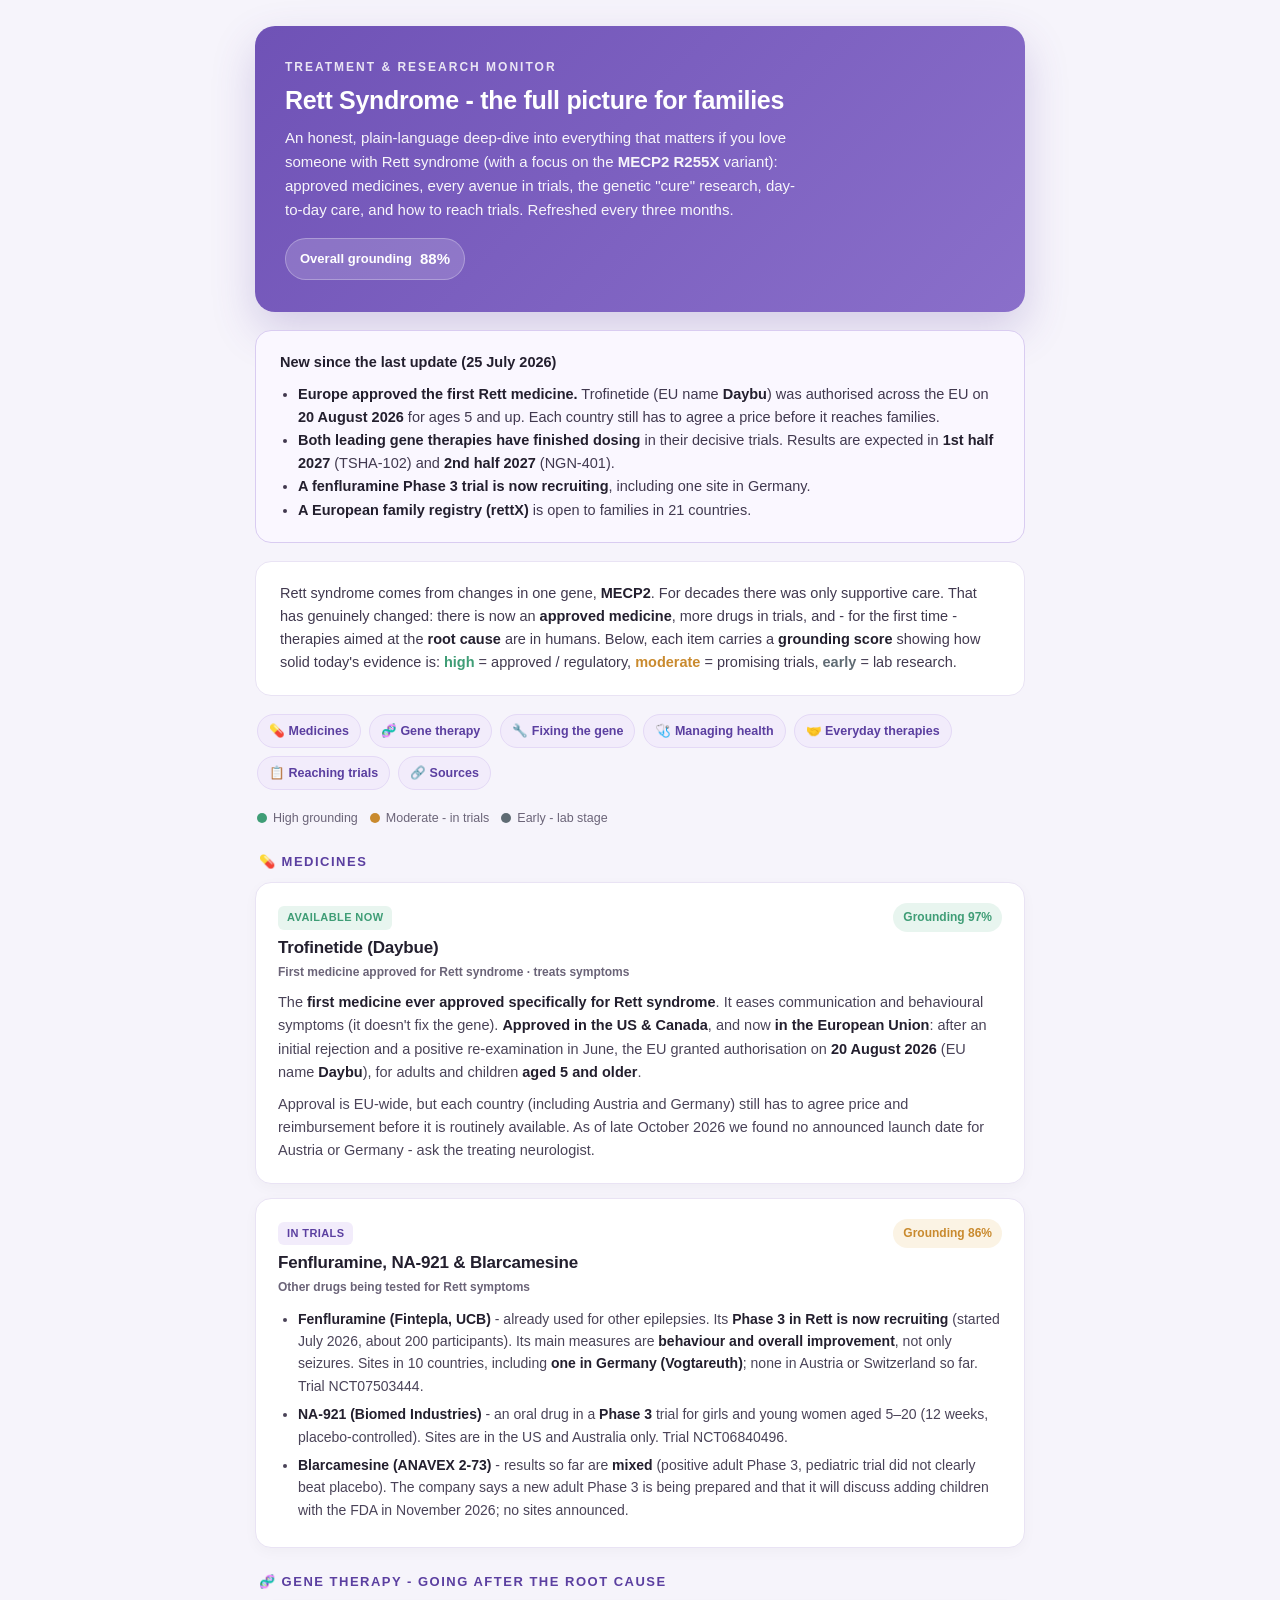
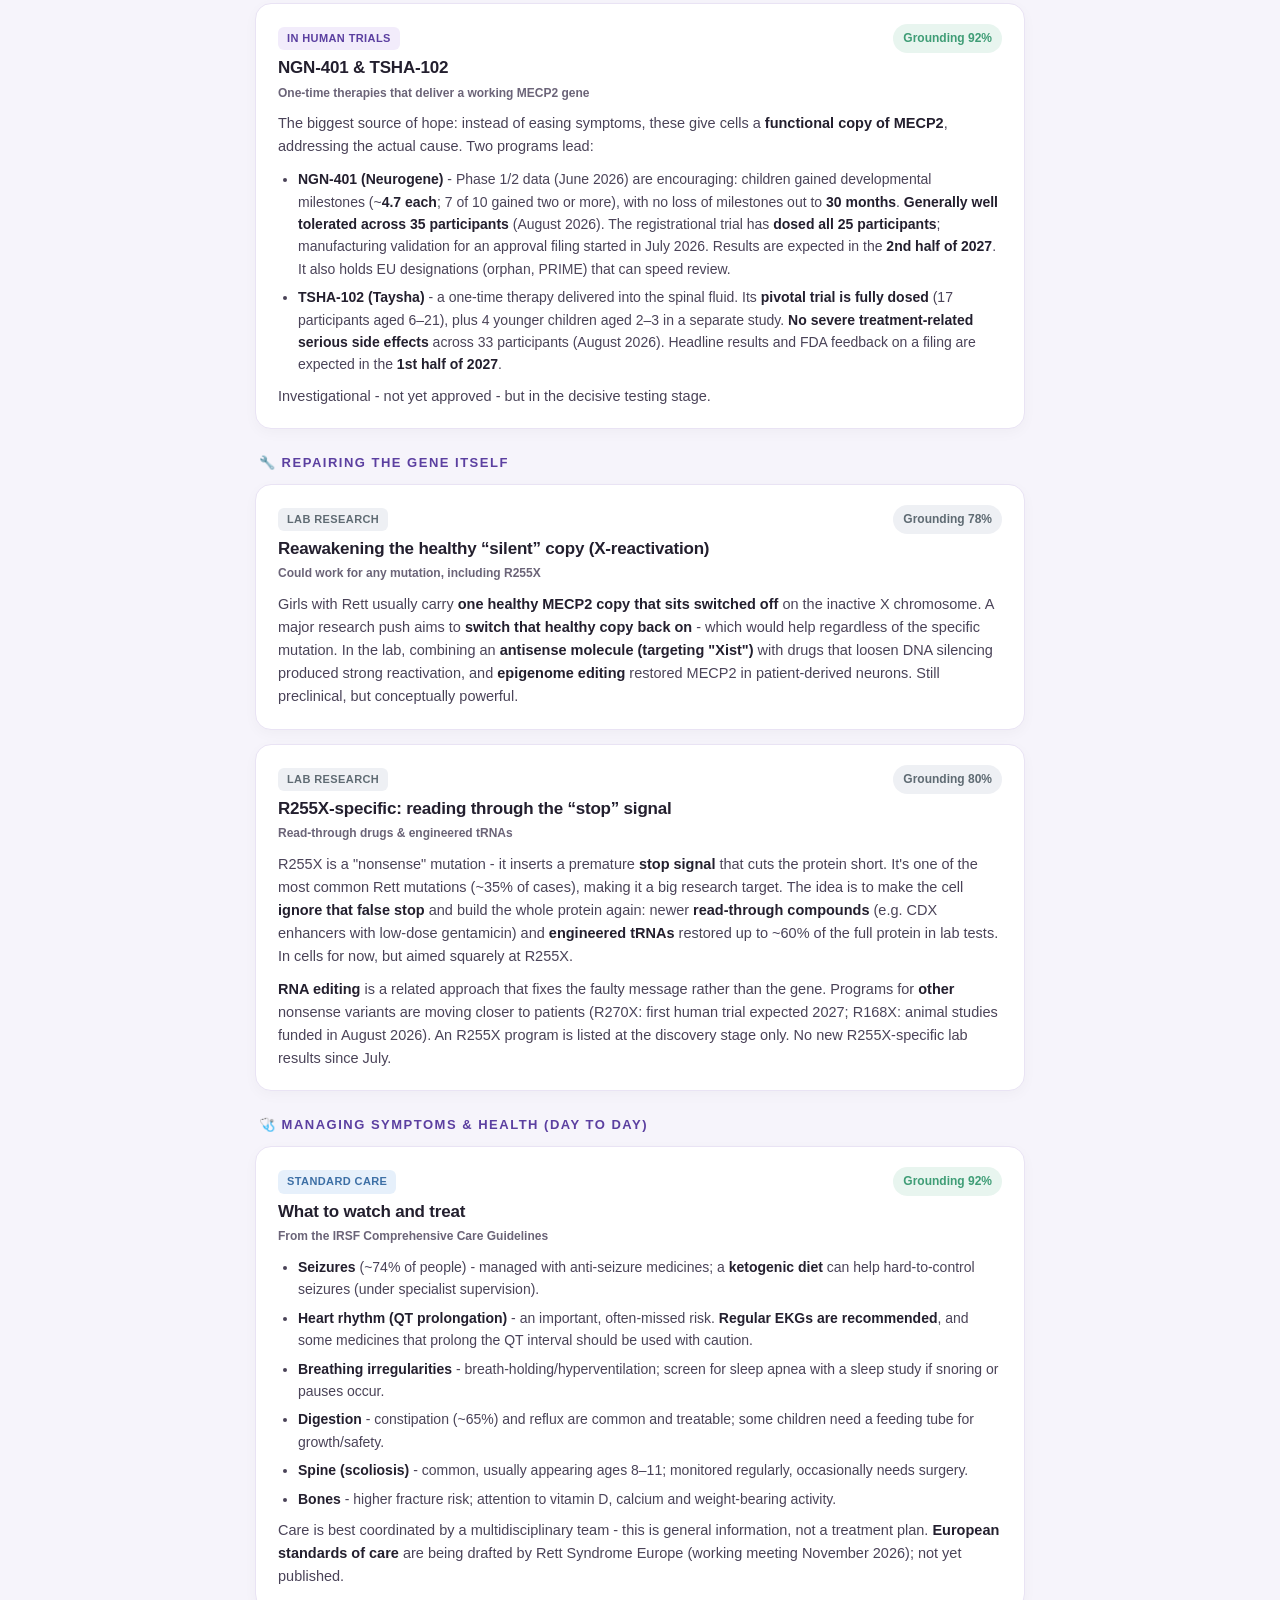
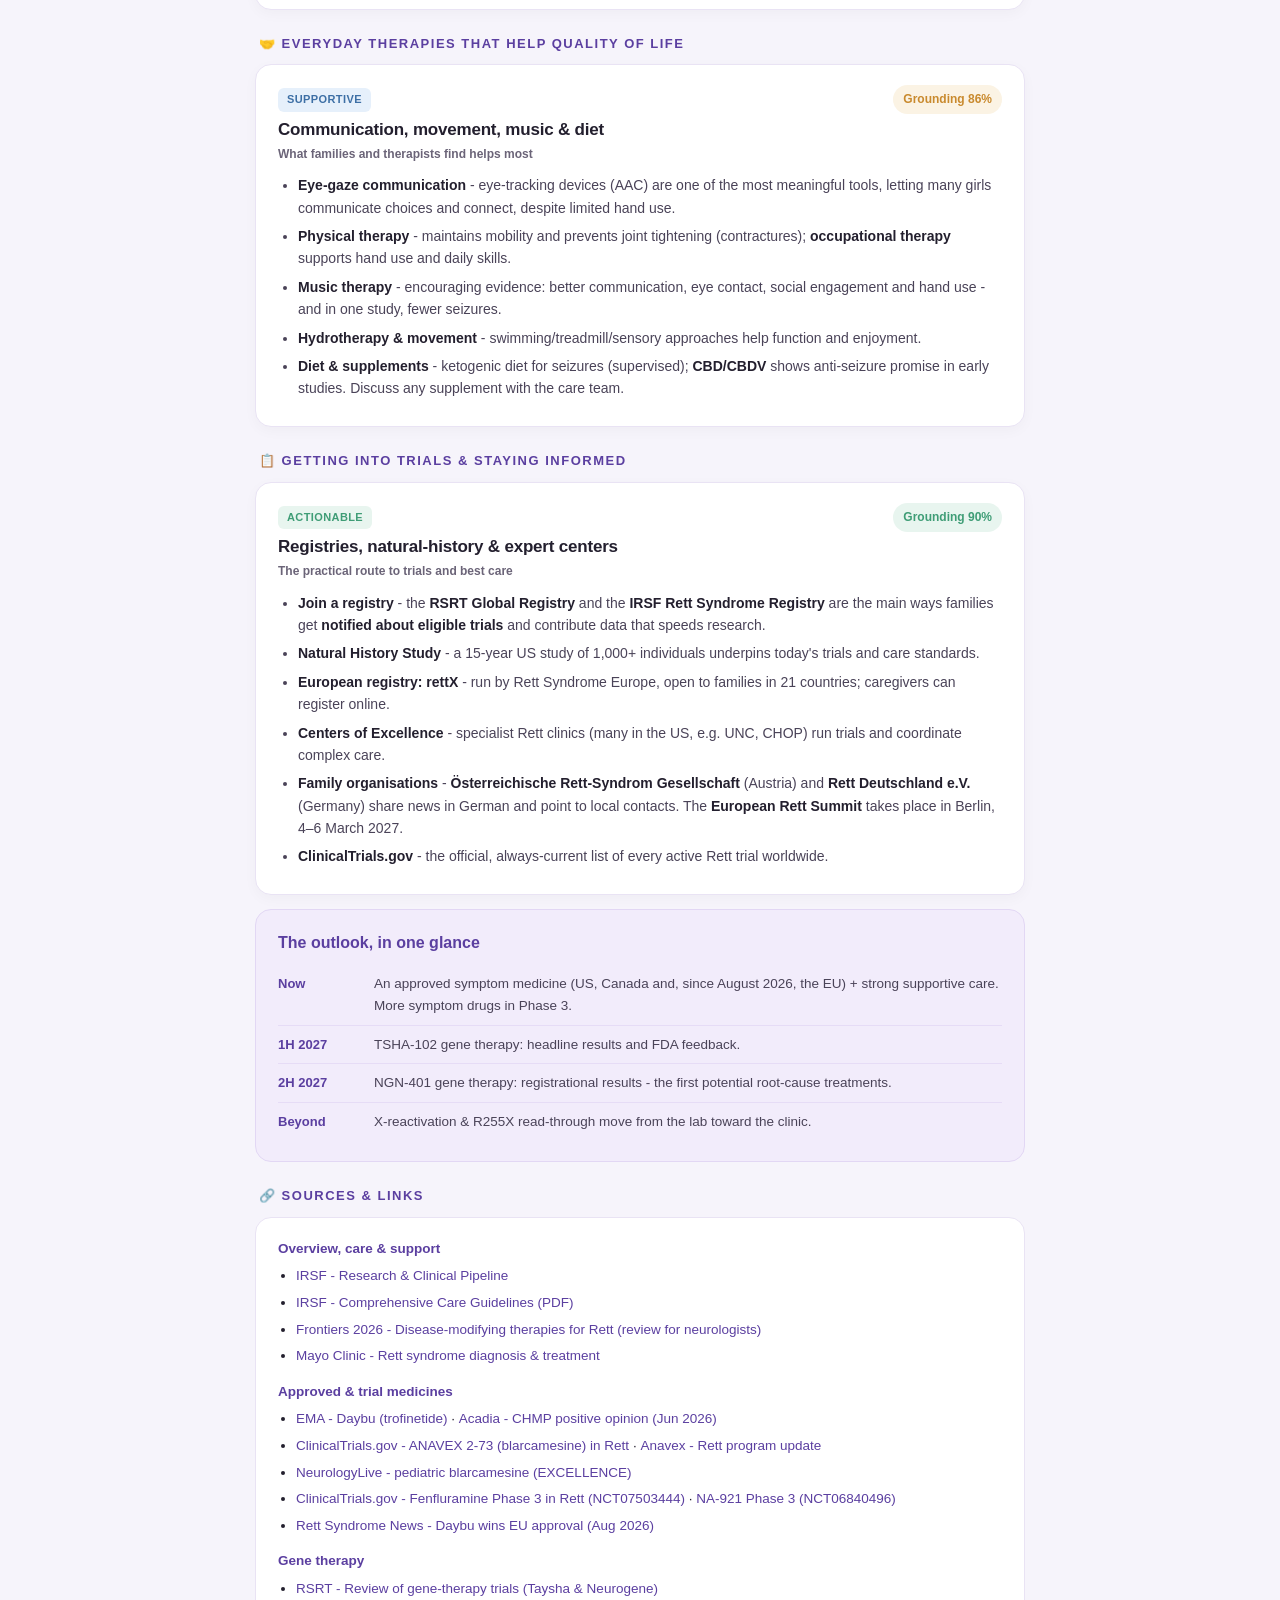
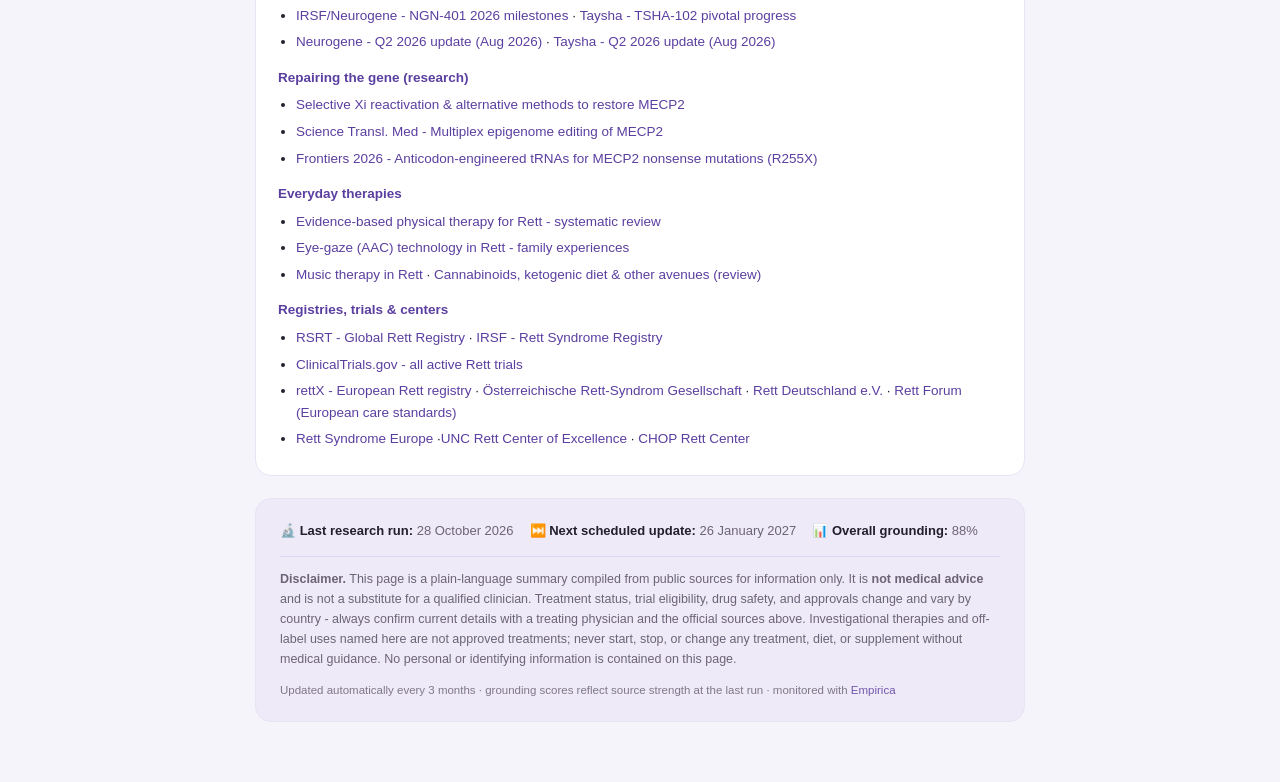
==== commit 67aa14dd: "Quarterly refresh 28 Oct 2026: EU approval of Daybu (20 Aug), fenfluramine Ph3 recruiting, NA-921 Ph" ====
--- a/index.html
+++ b/index.html
@@ -4,7 +4,7 @@
 <meta charset="utf-8">
 <meta name="viewport" content="width=device-width, initial-scale=1">
 <meta name="robots" content="noindex, nofollow">
-<title>Rett Syndrome (MECP2 · R255X) — Treatment &amp; Research Monitor</title>
+<title>Rett Syndrome (MECP2 · R255X) - Treatment &amp; Research Monitor</title>
 <style>
   :root{
     --bg:#f6f4fb; --paper:#ffffff; --ink:#231f2e; --muted:#6b6478;
@@ -97,13 +97,23 @@
 
   <div class="hero">
     <div class="eyebrow">Treatment &amp; Research Monitor</div>
-    <h1>Rett Syndrome — the full picture for families</h1>
+    <h1>Rett Syndrome - the full picture for families</h1>
     <p>An honest, plain-language deep-dive into everything that matters if you love someone with Rett syndrome (with a focus on the <b>MECP2 R255X</b> variant): approved medicines, every avenue in trials, the genetic "cure" research, day-to-day care, and how to reach trials. Refreshed every three months.</p>
-    <span class="ovr">Overall grounding <b>87%</b></span>
+    <span class="ovr">Overall grounding <b>88%</b></span>
+  </div>
+
+  <div class="intro" style="border-color:#d9ccf1;background:#faf7ff">
+    <b>New since the last update (25 July 2026)</b>
+    <ul style="margin:8px 0 0 18px;padding:0">
+      <li><b>Europe approved the first Rett medicine.</b> Trofinetide (EU name <b>Daybu</b>) was authorised across the EU on <b>20 August 2026</b> for ages 5 and up. Each country still has to agree a price before it reaches families.</li>
+      <li><b>Both leading gene therapies have finished dosing</b> in their decisive trials. Results are expected in <b>1st half 2027</b> (TSHA-102) and <b>2nd half 2027</b> (NGN-401).</li>
+      <li><b>A fenfluramine Phase 3 trial is now recruiting</b>, including one site in Germany.</li>
+      <li><b>A European family registry (rettX)</b> is open to families in 21 countries.</li>
+    </ul>
   </div>
 
   <div class="intro">
-    Rett syndrome comes from changes in one gene, <b>MECP2</b>. For decades there was only supportive care. That has genuinely changed: there is now an <b>approved medicine</b>, more drugs in trials, and — for the first time — therapies aimed at the <b>root cause</b> are in humans. Below, each item carries a <b>grounding score</b> showing how solid today's evidence is: <span style="color:var(--good);font-weight:600">high</span> = approved / regulatory, <span style="color:var(--warn);font-weight:600">moderate</span> = promising trials, <span style="color:var(--early);font-weight:600">early</span> = lab research.
+    Rett syndrome comes from changes in one gene, <b>MECP2</b>. For decades there was only supportive care. That has genuinely changed: there is now an <b>approved medicine</b>, more drugs in trials, and - for the first time - therapies aimed at the <b>root cause</b> are in humans. Below, each item carries a <b>grounding score</b> showing how solid today's evidence is: <span style="color:var(--good);font-weight:600">high</span> = approved / regulatory, <span style="color:var(--warn);font-weight:600">moderate</span> = promising trials, <span style="color:var(--early);font-weight:600">early</span> = lab research.
   </div>
 
   <div class="toc">
@@ -118,8 +128,8 @@
 
   <div class="legend">
     <span class="k"><span class="dot" style="background:var(--good)"></span> High grounding</span>
-    <span class="k"><span class="dot" style="background:var(--warn)"></span> Moderate — in trials</span>
-    <span class="k"><span class="dot" style="background:var(--early)"></span> Early — lab stage</span>
+    <span class="k"><span class="dot" style="background:var(--warn)"></span> Moderate - in trials</span>
+    <span class="k"><span class="dot" style="background:var(--early)"></span> Early - lab stage</span>
   </div>
 
   <!-- MEDICINES -->
@@ -129,38 +139,40 @@
     <div class="top">
       <div><span class="pill p-now">Available now</span><h2>Trofinetide (Daybue)</h2>
         <div class="stage">First medicine approved for Rett syndrome · treats symptoms</div></div>
-      <span class="verif v-hi">Grounding 95%</span>
-    </div>
-    <p>The <b>first medicine ever approved specifically for Rett syndrome</b>. It eases communication and behavioural symptoms (it doesn't fix the gene). <b>Approved in the US &amp; Canada.</b> In <b>Europe</b>, after an initial rejection, regulators <b>reversed course and recommended approval on 26 June 2026</b> — a final EU decision is expected within months, which would make it the first approved Rett therapy in the EU.</p>
-  </div>
-
-  <div class="card">
-    <div class="top">
-      <div><span class="pill p-soon">In trials</span><h2>Blarcamesine (ANAVEX 2-73) &amp; Fenfluramine (Fintepla)</h2>
-        <div class="stage">Other drugs being tested for symptoms &amp; seizures</div></div>
-      <span class="verif v-md">Grounding 85%</span>
-    </div>
-    <ul>
-      <li><b>Blarcamesine (ANAVEX 2-73)</b> — an oral drug acting on the sigma-1 receptor. Results are <b>mixed</b>: an adult Phase 3 (AVATAR) showed significant benefit, but the pediatric Phase 2/3 (EXCELLENCE, 92 children) improved behaviour without clearly beating placebo. Still under evaluation.</li>
-      <li><b>Fenfluramine (Fintepla)</b> — already used for other epilepsies; the maker (UCB) planned to start a <b>Phase 3 program in Rett</b> in 2026, aimed mainly at seizures.</li>
+      <span class="verif v-hi">Grounding 97%</span>
+    </div>
+    <p>The <b>first medicine ever approved specifically for Rett syndrome</b>. It eases communication and behavioural symptoms (it doesn't fix the gene). <b>Approved in the US &amp; Canada</b>, and now <b>in the European Union</b>: after an initial rejection and a positive re-examination in June, the EU granted authorisation on <b>20 August 2026</b> (EU name <b>Daybu</b>), for adults and children <b>aged 5 and older</b>.</p>
+    <p class="note">Approval is EU-wide, but each country (including Austria and Germany) still has to agree price and reimbursement before it is routinely available. As of late October 2026 we found no announced launch date for Austria or Germany - ask the treating neurologist.</p>
+  </div>
+
+  <div class="card">
+    <div class="top">
+      <div><span class="pill p-soon">In trials</span><h2>Fenfluramine, NA-921 &amp; Blarcamesine</h2>
+        <div class="stage">Other drugs being tested for Rett symptoms</div></div>
+      <span class="verif v-md">Grounding 86%</span>
+    </div>
+    <ul>
+      <li><b>Fenfluramine (Fintepla, UCB)</b> - already used for other epilepsies. Its <b>Phase 3 in Rett is now recruiting</b> (started July 2026, about 200 participants). Its main measures are <b>behaviour and overall improvement</b>, not only seizures. Sites in 10 countries, including <b>one in Germany (Vogtareuth)</b>; none in Austria or Switzerland so far. Trial NCT07503444.</li>
+      <li><b>NA-921 (Biomed Industries)</b> - an oral drug in a <b>Phase 3</b> trial for girls and young women aged 5–20 (12 weeks, placebo-controlled). Sites are in the US and Australia only. Trial NCT06840496.</li>
+      <li><b>Blarcamesine (ANAVEX 2-73)</b> - results so far are <b>mixed</b> (positive adult Phase 3, pediatric trial did not clearly beat placebo). The company says a new adult Phase 3 is being prepared and that it will discuss adding children with the FDA in November 2026; no sites announced.</li>
     </ul>
   </div>
 
   <!-- GENE THERAPY -->
-  <div class="sec-h" id="gene">🧬 Gene therapy — going after the root cause</div>
+  <div class="sec-h" id="gene">🧬 Gene therapy - going after the root cause</div>
 
   <div class="card">
     <div class="top">
       <div><span class="pill p-soon">In human trials</span><h2>NGN-401 &amp; TSHA-102</h2>
         <div class="stage">One-time therapies that deliver a working MECP2 gene</div></div>
-      <span class="verif v-hi">Grounding 90%</span>
+      <span class="verif v-hi">Grounding 92%</span>
     </div>
     <p>The biggest source of hope: instead of easing symptoms, these give cells a <b>functional copy of MECP2</b>, addressing the actual cause. Two programs lead:</p>
     <ul>
-      <li><b>NGN-401 (Neurogene)</b> — updated Phase 1/2 data (June 2026) is encouraging: children gained developmental milestones (~<b>4.7 each</b>), improving out to <b>30 months</b>, and it was <b>generally well tolerated across 35 participants</b> with no treatment-related serious safety events at the studied dose. Its registrational trial has finished dosing; fuller results are expected <b>2nd half of 2027</b>.</li>
-      <li><b>TSHA-102 (Taysha)</b> — a one-time therapy delivered into the spinal fluid. Its <b>pivotal (Phase 3) trial began dosing in late 2025</b>, with an agreed path toward a filing for approval.</li>
-    </ul>
-    <p class="note">Investigational — not yet approved — but in the decisive testing stage.</p>
+      <li><b>NGN-401 (Neurogene)</b> - Phase 1/2 data (June 2026) are encouraging: children gained developmental milestones (~<b>4.7 each</b>; 7 of 10 gained two or more), with no loss of milestones out to <b>30 months</b>. <b>Generally well tolerated across 35 participants</b> (August 2026). The registrational trial has <b>dosed all 25 participants</b>; manufacturing validation for an approval filing started in July 2026. Results are expected in the <b>2nd half of 2027</b>. It also holds EU designations (orphan, PRIME) that can speed review.</li>
+      <li><b>TSHA-102 (Taysha)</b> - a one-time therapy delivered into the spinal fluid. Its <b>pivotal trial is fully dosed</b> (17 participants aged 6–21), plus 4 younger children aged 2–3 in a separate study. <b>No severe treatment-related serious side effects</b> across 33 participants (August 2026). Headline results and FDA feedback on a filing are expected in the <b>1st half of 2027</b>.</li>
+    </ul>
+    <p class="note">Investigational - not yet approved - but in the decisive testing stage.</p>
   </div>
 
   <!-- FIXING THE GENE -->
@@ -172,7 +184,7 @@
         <div class="stage">Could work for any mutation, including R255X</div></div>
       <span class="verif v-lo">Grounding 78%</span>
     </div>
-    <p>Girls with Rett usually carry <b>one healthy MECP2 copy that sits switched off</b> on the inactive X chromosome. A major research push aims to <b>switch that healthy copy back on</b> — which would help regardless of the specific mutation. In the lab, combining an <b>antisense molecule (targeting "Xist")</b> with drugs that loosen DNA silencing produced strong reactivation, and <b>epigenome editing</b> restored MECP2 in patient-derived neurons. Still preclinical, but conceptually powerful.</p>
+    <p>Girls with Rett usually carry <b>one healthy MECP2 copy that sits switched off</b> on the inactive X chromosome. A major research push aims to <b>switch that healthy copy back on</b> - which would help regardless of the specific mutation. In the lab, combining an <b>antisense molecule (targeting "Xist")</b> with drugs that loosen DNA silencing produced strong reactivation, and <b>epigenome editing</b> restored MECP2 in patient-derived neurons. Still preclinical, but conceptually powerful.</p>
   </div>
 
   <div class="card">
@@ -181,7 +193,8 @@
         <div class="stage">Read-through drugs &amp; engineered tRNAs</div></div>
       <span class="verif v-lo">Grounding 80%</span>
     </div>
-    <p>R255X is a "nonsense" mutation — it inserts a premature <b>stop signal</b> that cuts the protein short. It's one of the most common Rett mutations (~35% of cases), making it a big research target. The idea is to make the cell <b>ignore that false stop</b> and build the whole protein again: newer <b>read-through compounds</b> (e.g. CDX enhancers with low-dose gentamicin) and <b>engineered tRNAs</b> restored up to ~60% of the full protein in lab tests. In cells for now, but aimed squarely at R255X.</p>
+    <p>R255X is a "nonsense" mutation - it inserts a premature <b>stop signal</b> that cuts the protein short. It's one of the most common Rett mutations (~35% of cases), making it a big research target. The idea is to make the cell <b>ignore that false stop</b> and build the whole protein again: newer <b>read-through compounds</b> (e.g. CDX enhancers with low-dose gentamicin) and <b>engineered tRNAs</b> restored up to ~60% of the full protein in lab tests. In cells for now, but aimed squarely at R255X.</p>
+    <p><b>RNA editing</b> is a related approach that fixes the faulty message rather than the gene. Programs for <b>other</b> nonsense variants are moving closer to patients (R270X: first human trial expected 2027; R168X: animal studies funded in August 2026). An R255X program is listed at the discovery stage only. No new R255X-specific lab results since July.</p>
   </div>
 
   <!-- MANAGING HEALTH -->
@@ -194,14 +207,14 @@
       <span class="verif v-hi">Grounding 92%</span>
     </div>
     <ul>
-      <li><b>Seizures</b> (~74% of people) — managed with anti-seizure medicines; a <b>ketogenic diet</b> can help hard-to-control seizures (under specialist supervision).</li>
-      <li><b>Heart rhythm (QT prolongation)</b> — an important, often-missed risk. <b>Regular EKGs are recommended</b>, and some medicines that prolong the QT interval should be used with caution.</li>
-      <li><b>Breathing irregularities</b> — breath-holding/hyperventilation; screen for sleep apnea with a sleep study if snoring or pauses occur.</li>
-      <li><b>Digestion</b> — constipation (~65%) and reflux are common and treatable; some children need a feeding tube for growth/safety.</li>
-      <li><b>Spine (scoliosis)</b> — common, usually appearing ages 8–11; monitored regularly, occasionally needs surgery.</li>
-      <li><b>Bones</b> — higher fracture risk; attention to vitamin D, calcium and weight-bearing activity.</li>
-    </ul>
-    <p class="note">Care is best coordinated by a multidisciplinary team — this is general information, not a treatment plan.</p>
+      <li><b>Seizures</b> (~74% of people) - managed with anti-seizure medicines; a <b>ketogenic diet</b> can help hard-to-control seizures (under specialist supervision).</li>
+      <li><b>Heart rhythm (QT prolongation)</b> - an important, often-missed risk. <b>Regular EKGs are recommended</b>, and some medicines that prolong the QT interval should be used with caution.</li>
+      <li><b>Breathing irregularities</b> - breath-holding/hyperventilation; screen for sleep apnea with a sleep study if snoring or pauses occur.</li>
+      <li><b>Digestion</b> - constipation (~65%) and reflux are common and treatable; some children need a feeding tube for growth/safety.</li>
+      <li><b>Spine (scoliosis)</b> - common, usually appearing ages 8–11; monitored regularly, occasionally needs surgery.</li>
+      <li><b>Bones</b> - higher fracture risk; attention to vitamin D, calcium and weight-bearing activity.</li>
+    </ul>
+    <p class="note">Care is best coordinated by a multidisciplinary team - this is general information, not a treatment plan. <b>European standards of care</b> are being drafted by Rett Syndrome Europe (working meeting November 2026); not yet published.</p>
   </div>
 
   <!-- THERAPIES -->
@@ -214,11 +227,11 @@
       <span class="verif v-md">Grounding 86%</span>
     </div>
     <ul>
-      <li><b>Eye-gaze communication</b> — eye-tracking devices (AAC) are one of the most meaningful tools, letting many girls communicate choices and connect, despite limited hand use.</li>
-      <li><b>Physical therapy</b> — maintains mobility and prevents joint tightening (contractures); <b>occupational therapy</b> supports hand use and daily skills.</li>
-      <li><b>Music therapy</b> — encouraging evidence: better communication, eye contact, social engagement and hand use — and in one study, fewer seizures.</li>
-      <li><b>Hydrotherapy &amp; movement</b> — swimming/treadmill/sensory approaches help function and enjoyment.</li>
-      <li><b>Diet &amp; supplements</b> — ketogenic diet for seizures (supervised); <b>CBD/CBDV</b> shows anti-seizure promise in early studies. Discuss any supplement with the care team.</li>
+      <li><b>Eye-gaze communication</b> - eye-tracking devices (AAC) are one of the most meaningful tools, letting many girls communicate choices and connect, despite limited hand use.</li>
+      <li><b>Physical therapy</b> - maintains mobility and prevents joint tightening (contractures); <b>occupational therapy</b> supports hand use and daily skills.</li>
+      <li><b>Music therapy</b> - encouraging evidence: better communication, eye contact, social engagement and hand use - and in one study, fewer seizures.</li>
+      <li><b>Hydrotherapy &amp; movement</b> - swimming/treadmill/sensory approaches help function and enjoyment.</li>
+      <li><b>Diet &amp; supplements</b> - ketogenic diet for seizures (supervised); <b>CBD/CBDV</b> shows anti-seizure promise in early studies. Discuss any supplement with the care team.</li>
     </ul>
   </div>
 
@@ -232,17 +245,20 @@
       <span class="verif v-hi">Grounding 90%</span>
     </div>
     <ul>
-      <li><b>Join a registry</b> — the <b>RSRT Global Registry</b> and the <b>IRSF Rett Syndrome Registry</b> are the main ways families get <b>notified about eligible trials</b> and contribute data that speeds research.</li>
-      <li><b>Natural History Study</b> — a 15-year US study of 1,000+ individuals underpins today's trials and care standards.</li>
-      <li><b>Centers of Excellence</b> — specialist Rett clinics (many in the US, e.g. UNC, CHOP) run trials and coordinate complex care; <b>Rett Syndrome Europe</b> runs a European registry and connects families across countries.</li>
-      <li><b>ClinicalTrials.gov</b> — the official, always-current list of every active Rett trial worldwide.</li>
+      <li><b>Join a registry</b> - the <b>RSRT Global Registry</b> and the <b>IRSF Rett Syndrome Registry</b> are the main ways families get <b>notified about eligible trials</b> and contribute data that speeds research.</li>
+      <li><b>Natural History Study</b> - a 15-year US study of 1,000+ individuals underpins today's trials and care standards.</li>
+      <li><b>European registry: rettX</b> - run by Rett Syndrome Europe, open to families in 21 countries; caregivers can register online.</li>
+      <li><b>Centers of Excellence</b> - specialist Rett clinics (many in the US, e.g. UNC, CHOP) run trials and coordinate complex care.</li>
+      <li><b>Family organisations</b> - <b>Österreichische Rett-Syndrom Gesellschaft</b> (Austria) and <b>Rett Deutschland e.V.</b> (Germany) share news in German and point to local contacts. The <b>European Rett Summit</b> takes place in Berlin, 4–6 March 2027.</li>
+      <li><b>ClinicalTrials.gov</b> - the official, always-current list of every active Rett trial worldwide.</li>
     </ul>
   </div>
 
   <div class="timeline">
     <h2>The outlook, in one glance</h2>
-    <div class="trow"><div class="when">Now</div><div class="what">An approved symptom medicine (US/Canada; Europe imminent) + strong supportive care.</div></div>
-    <div class="trow"><div class="when">2026–27</div><div class="what">Gene-therapy trials read out — the first potential root-cause treatments.</div></div>
+    <div class="trow"><div class="when">Now</div><div class="what">An approved symptom medicine (US, Canada and, since August 2026, the EU) + strong supportive care. More symptom drugs in Phase 3.</div></div>
+    <div class="trow"><div class="when">1H 2027</div><div class="what">TSHA-102 gene therapy: headline results and FDA feedback.</div></div>
+    <div class="trow"><div class="when">2H 2027</div><div class="what">NGN-401 gene therapy: registrational results - the first potential root-cause treatments.</div></div>
     <div class="trow"><div class="when">Beyond</div><div class="what">X-reactivation &amp; R255X read-through move from the lab toward the clinic.</div></div>
   </div>
 
@@ -251,50 +267,54 @@
   <div class="src">
     <h3>Overview, care &amp; support</h3>
     <ul>
-      <li><a href="https://www.rettsyndrome.org/about-rett-syndrome/pipeline/" target="_blank" rel="noopener">IRSF — Research &amp; Clinical Pipeline</a></li>
-      <li><a href="https://www.rettsyndrome.org/wp-content/uploads/2024/12/Comprehensive-Care-Guidelines_digital.pdf" target="_blank" rel="noopener">IRSF — Comprehensive Care Guidelines (PDF)</a></li>
-      <li><a href="https://www.frontiersin.org/journals/neurology/articles/10.3389/fneur.2026.1766679/full" target="_blank" rel="noopener">Frontiers 2026 — Disease-modifying therapies for Rett (review for neurologists)</a></li>
-      <li><a href="https://www.mayoclinic.org/diseases-conditions/rett-syndrome/diagnosis-treatment/drc-20377233" target="_blank" rel="noopener">Mayo Clinic — Rett syndrome diagnosis &amp; treatment</a></li>
+      <li><a href="https://www.rettsyndrome.org/about-rett-syndrome/pipeline/" target="_blank" rel="noopener">IRSF - Research &amp; Clinical Pipeline</a></li>
+      <li><a href="https://www.rettsyndrome.org/wp-content/uploads/2024/12/Comprehensive-Care-Guidelines_digital.pdf" target="_blank" rel="noopener">IRSF - Comprehensive Care Guidelines (PDF)</a></li>
+      <li><a href="https://www.frontiersin.org/journals/neurology/articles/10.3389/fneur.2026.1766679/full" target="_blank" rel="noopener">Frontiers 2026 - Disease-modifying therapies for Rett (review for neurologists)</a></li>
+      <li><a href="https://www.mayoclinic.org/diseases-conditions/rett-syndrome/diagnosis-treatment/drc-20377233" target="_blank" rel="noopener">Mayo Clinic - Rett syndrome diagnosis &amp; treatment</a></li>
     </ul>
     <h3>Approved &amp; trial medicines</h3>
     <ul>
-      <li><a href="https://www.ema.europa.eu/en/medicines/human/EPAR/daybu" target="_blank" rel="noopener">EMA — Daybu (trofinetide)</a> · <a href="https://acadia.com/en-us/media/news-releases/daybu-trofinetide-recommended-for-approval-in-the-european-union-by-chmp" target="_blank" rel="noopener">Acadia — CHMP positive opinion (Jun 2026)</a></li>
-      <li><a href="https://clinicaltrials.gov/study/NCT04304482" target="_blank" rel="noopener">ClinicalTrials.gov — ANAVEX 2-73 (blarcamesine) in Rett</a> · <a href="https://www.anavex.com/post/anavex-life-sciences-provides-update-rett-syndrome-program" target="_blank" rel="noopener">Anavex — Rett program update</a></li>
-      <li><a href="https://www.neurologylive.com/view/phase-2-3-study-blarcamesine-pediatrics-with-rett-syndrome-completes-enrollment" target="_blank" rel="noopener">NeurologyLive — pediatric blarcamesine (EXCELLENCE)</a></li>
+      <li><a href="https://www.ema.europa.eu/en/medicines/human/EPAR/daybu" target="_blank" rel="noopener">EMA - Daybu (trofinetide)</a> · <a href="https://acadia.com/en-us/media/news-releases/daybu-trofinetide-recommended-for-approval-in-the-european-union-by-chmp" target="_blank" rel="noopener">Acadia - CHMP positive opinion (Jun 2026)</a></li>
+      <li><a href="https://clinicaltrials.gov/study/NCT04304482" target="_blank" rel="noopener">ClinicalTrials.gov - ANAVEX 2-73 (blarcamesine) in Rett</a> · <a href="https://www.anavex.com/post/anavex-life-sciences-provides-update-rett-syndrome-program" target="_blank" rel="noopener">Anavex - Rett program update</a></li>
+      <li><a href="https://www.neurologylive.com/view/phase-2-3-study-blarcamesine-pediatrics-with-rett-syndrome-completes-enrollment" target="_blank" rel="noopener">NeurologyLive - pediatric blarcamesine (EXCELLENCE)</a></li>
+      <li><a href="https://clinicaltrials.gov/study/NCT07503444" target="_blank" rel="noopener">ClinicalTrials.gov - Fenfluramine Phase 3 in Rett (NCT07503444)</a> · <a href="https://clinicaltrials.gov/study/NCT06840496" target="_blank" rel="noopener">NA-921 Phase 3 (NCT06840496)</a></li>
+      <li><a href="https://rettsyndromenews.com/news/daybu-wins-approval-european-union-first-rett-syndrome-treatment/" target="_blank" rel="noopener">Rett Syndrome News - Daybu wins EU approval (Aug 2026)</a></li>
     </ul>
     <h3>Gene therapy</h3>
     <ul>
-      <li><a href="https://reverserett.org/news/articles/a-review-of-gene-therapy-clinical-trials/" target="_blank" rel="noopener">RSRT — Review of gene-therapy trials (Taysha &amp; Neurogene)</a></li>
-      <li><a href="https://www.rettsyndrome.org/neurogene-announces-recent-achievements-and-anticipated-2026-key-milestones-for-ngn-401-a-potential-best-in-class-gene-therapy-for-rett-syndrome/" target="_blank" rel="noopener">IRSF/Neurogene — NGN-401 2026 milestones</a> · <a href="https://ir.tayshagtx.com/news-releases/news-release-details/taysha-gene-therapies-announces-progress-across-tsha-102-pivotal" target="_blank" rel="noopener">Taysha — TSHA-102 pivotal progress</a></li>
+      <li><a href="https://reverserett.org/news/articles/a-review-of-gene-therapy-clinical-trials/" target="_blank" rel="noopener">RSRT - Review of gene-therapy trials (Taysha &amp; Neurogene)</a></li>
+      <li><a href="https://www.rettsyndrome.org/neurogene-announces-recent-achievements-and-anticipated-2026-key-milestones-for-ngn-401-a-potential-best-in-class-gene-therapy-for-rett-syndrome/" target="_blank" rel="noopener">IRSF/Neurogene - NGN-401 2026 milestones</a> · <a href="https://ir.tayshagtx.com/news-releases/news-release-details/taysha-gene-therapies-announces-progress-across-tsha-102-pivotal" target="_blank" rel="noopener">Taysha - TSHA-102 pivotal progress</a></li>
+      <li><a href="https://www.sec.gov/Archives/edgar/data/0001404644/000140464426000056/ngne_2qye26earningsrelease.htm" target="_blank" rel="noopener">Neurogene - Q2 2026 update (Aug 2026)</a> · <a href="https://www.sec.gov/Archives/edgar/data/0001806310/000119312526344594/d161230dex991.htm" target="_blank" rel="noopener">Taysha - Q2 2026 update (Aug 2026)</a></li>
     </ul>
     <h3>Repairing the gene (research)</h3>
     <ul>
       <li><a href="https://pmc.ncbi.nlm.nih.gov/articles/PMC9915138/" target="_blank" rel="noopener">Selective Xi reactivation &amp; alternative methods to restore MECP2</a></li>
-      <li><a href="https://www.science.org/doi/10.1126/scitranslmed.add4666" target="_blank" rel="noopener">Science Transl. Med — Multiplex epigenome editing of MECP2</a></li>
-      <li><a href="https://www.frontiersin.org/journals/neurology/articles/10.3389/fneur.2026.1778877/full" target="_blank" rel="noopener">Frontiers 2026 — Anticodon-engineered tRNAs for MECP2 nonsense mutations (R255X)</a></li>
+      <li><a href="https://www.science.org/doi/10.1126/scitranslmed.add4666" target="_blank" rel="noopener">Science Transl. Med - Multiplex epigenome editing of MECP2</a></li>
+      <li><a href="https://www.frontiersin.org/journals/neurology/articles/10.3389/fneur.2026.1778877/full" target="_blank" rel="noopener">Frontiers 2026 - Anticodon-engineered tRNAs for MECP2 nonsense mutations (R255X)</a></li>
     </ul>
     <h3>Everyday therapies</h3>
     <ul>
-      <li><a href="https://www.ncbi.nlm.nih.gov/pmc/articles/PMC7407501/" target="_blank" rel="noopener">Evidence-based physical therapy for Rett — systematic review</a></li>
-      <li><a href="https://www.ncbi.nlm.nih.gov/pmc/articles/PMC4785214/" target="_blank" rel="noopener">Eye-gaze (AAC) technology in Rett — family experiences</a></li>
+      <li><a href="https://www.ncbi.nlm.nih.gov/pmc/articles/PMC7407501/" target="_blank" rel="noopener">Evidence-based physical therapy for Rett - systematic review</a></li>
+      <li><a href="https://www.ncbi.nlm.nih.gov/pmc/articles/PMC4785214/" target="_blank" rel="noopener">Eye-gaze (AAC) technology in Rett - family experiences</a></li>
       <li><a href="https://rettsyndromenews.com/music-therapy/" target="_blank" rel="noopener">Music therapy in Rett</a> · <a href="https://pmc.ncbi.nlm.nih.gov/articles/PMC6614559/" target="_blank" rel="noopener">Cannabinoids, ketogenic diet &amp; other avenues (review)</a></li>
     </ul>
     <h3>Registries, trials &amp; centers</h3>
     <ul>
-      <li><a href="https://reverserett.org/global-registry/" target="_blank" rel="noopener">RSRT — Global Rett Registry</a> · <a href="https://www.rettsyndrome.org/rett-syndrome-registry/" target="_blank" rel="noopener">IRSF — Rett Syndrome Registry</a></li>
-      <li><a href="https://clinicaltrials.gov/search?cond=Rett%20Syndrome" target="_blank" rel="noopener">ClinicalTrials.gov — all active Rett trials</a></li>
-      <li><a href="https://rettsyndrome.eu/" target="_blank" rel="noopener">Rett Syndrome Europe</a> · <a href="https://med.unc.edu/neurology/divisions/child-neurology-1/rett-syndrome-clinic" target="_blank" rel="noopener">UNC Rett Center of Excellence</a> · <a href="https://www.research.chop.edu/rett-syndrome-clinical-research-center-of-excellence" target="_blank" rel="noopener">CHOP Rett Center</a></li>
+      <li><a href="https://reverserett.org/global-registry/" target="_blank" rel="noopener">RSRT - Global Rett Registry</a> · <a href="https://www.rettsyndrome.org/rett-syndrome-registry/" target="_blank" rel="noopener">IRSF - Rett Syndrome Registry</a></li>
+      <li><a href="https://clinicaltrials.gov/search?cond=Rett%20Syndrome" target="_blank" rel="noopener">ClinicalTrials.gov - all active Rett trials</a></li>
+      <li><a href="https://rettsyndrome.eu/rettx/" target="_blank" rel="noopener">rettX - European Rett registry</a> · <a href="https://www.rett-syndrom.at/" target="_blank" rel="noopener">Österreichische Rett-Syndrom Gesellschaft</a> · <a href="https://www.rett.de/" target="_blank" rel="noopener">Rett Deutschland e.V.</a> · <a href="https://rettforum.eu/" target="_blank" rel="noopener">Rett Forum (European care standards)</a></li>
+      <li><a href="https://rettsyndrome.eu/" target="_blank" rel="noopener">Rett Syndrome Europe</a> ·<a href="https://med.unc.edu/neurology/divisions/child-neurology-1/rett-syndrome-clinic" target="_blank" rel="noopener">UNC Rett Center of Excellence</a> · <a href="https://www.research.chop.edu/rett-syndrome-clinical-research-center-of-excellence" target="_blank" rel="noopener">CHOP Rett Center</a></li>
     </ul>
   </div>
 
   <div class="foot">
     <div class="runrow">
-      <div>🔬 <b>Last research run:</b> 25 July 2026</div>
-      <div>⏭️ <b>Next scheduled update:</b> 25 October 2026</div>
-      <div>📊 <b>Overall grounding:</b> 87%</div>
+      <div>🔬 <b>Last research run:</b> 28 October 2026</div>
+      <div>⏭️ <b>Next scheduled update:</b> 26 January 2027</div>
+      <div>📊 <b>Overall grounding:</b> 88%</div>
     </div>
     <div class="disc">
-      <b>Disclaimer.</b> This page is a plain-language summary compiled from public sources for information only. It is <b>not medical advice</b> and is not a substitute for a qualified clinician. Treatment status, trial eligibility, drug safety, and approvals change and vary by country — always confirm current details with a treating physician and the official sources above. Investigational therapies and off-label uses named here are not approved treatments; never start, stop, or change any treatment, diet, or supplement without medical guidance. No personal or identifying information is contained on this page.
+      <b>Disclaimer.</b> This page is a plain-language summary compiled from public sources for information only. It is <b>not medical advice</b> and is not a substitute for a qualified clinician. Treatment status, trial eligibility, drug safety, and approvals change and vary by country - always confirm current details with a treating physician and the official sources above. Investigational therapies and off-label uses named here are not approved treatments; never start, stop, or change any treatment, diet, or supplement without medical guidance. No personal or identifying information is contained on this page.
     </div>
     <div class="cred">Updated automatically every 3 months · grounding scores reflect source strength at the last run · monitored with <a href="https://getempirica.com" target="_blank" rel="noopener">Empirica</a></div>
   </div>
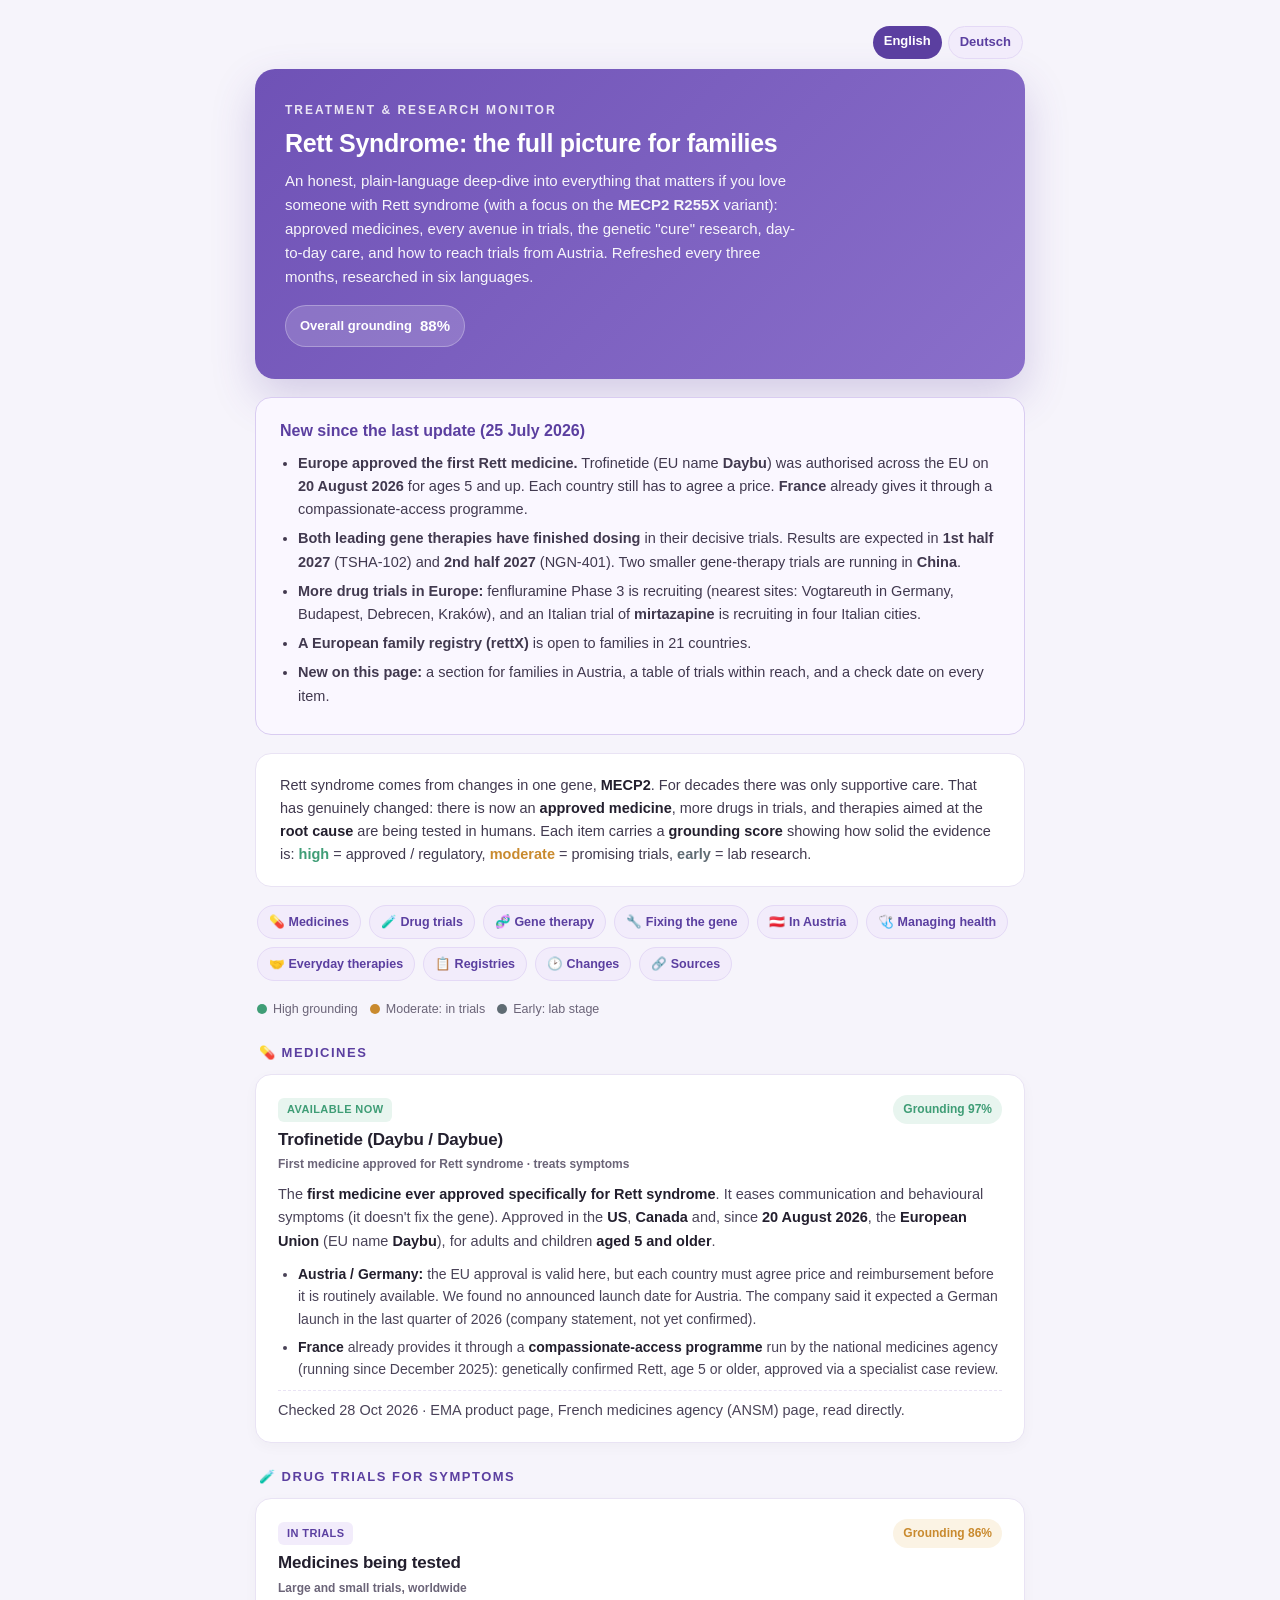
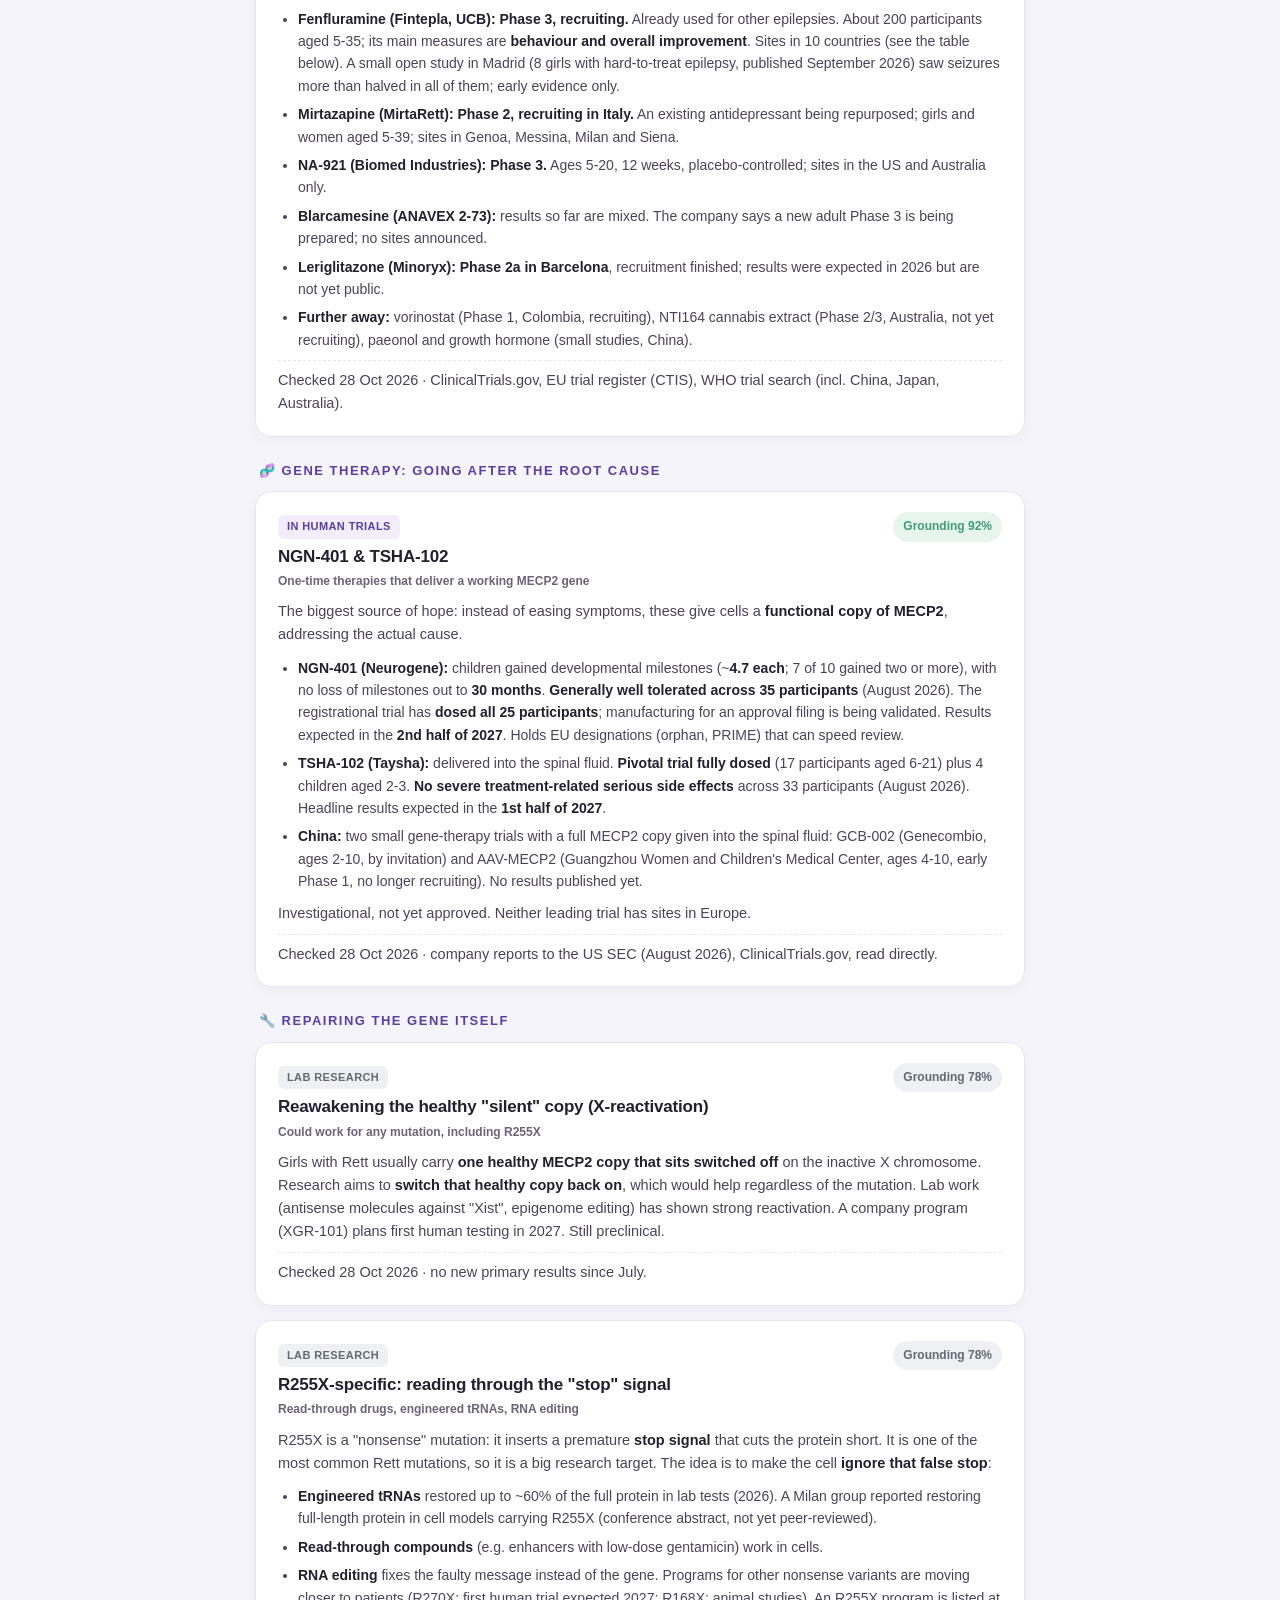
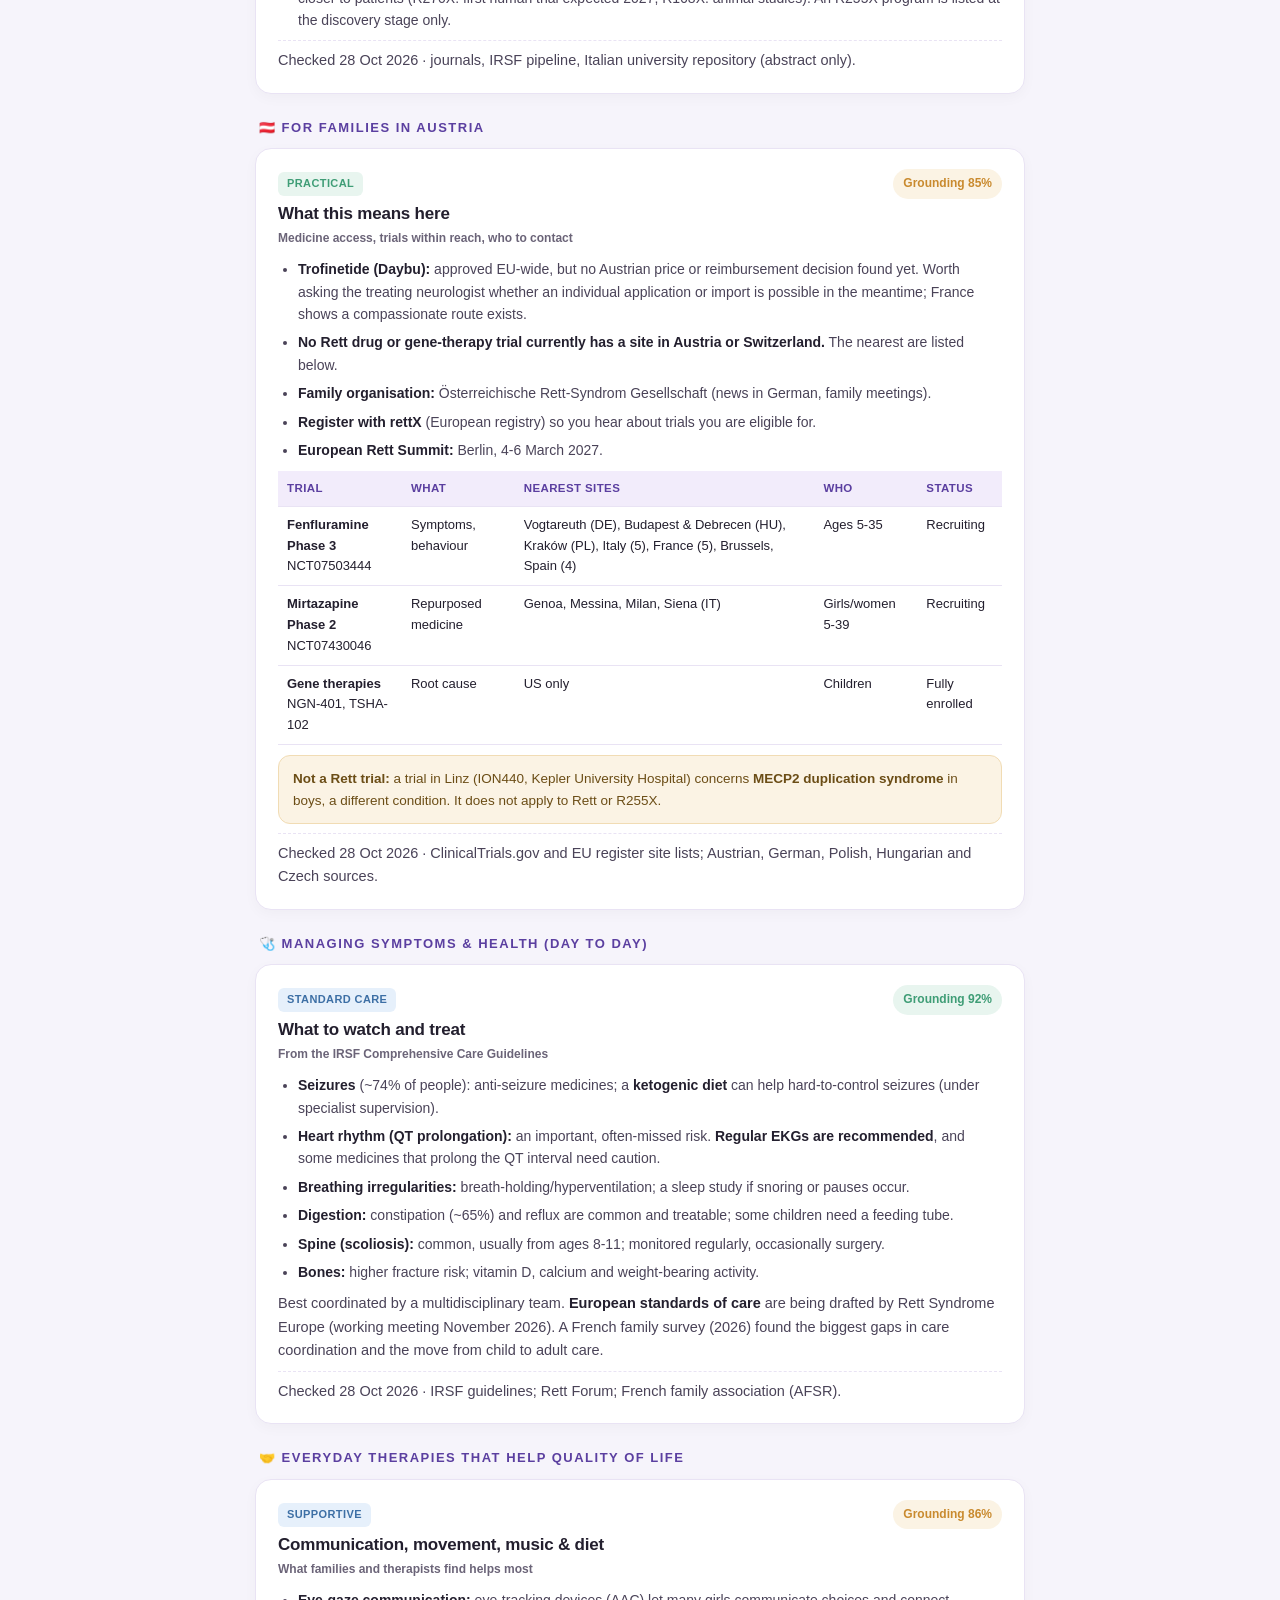
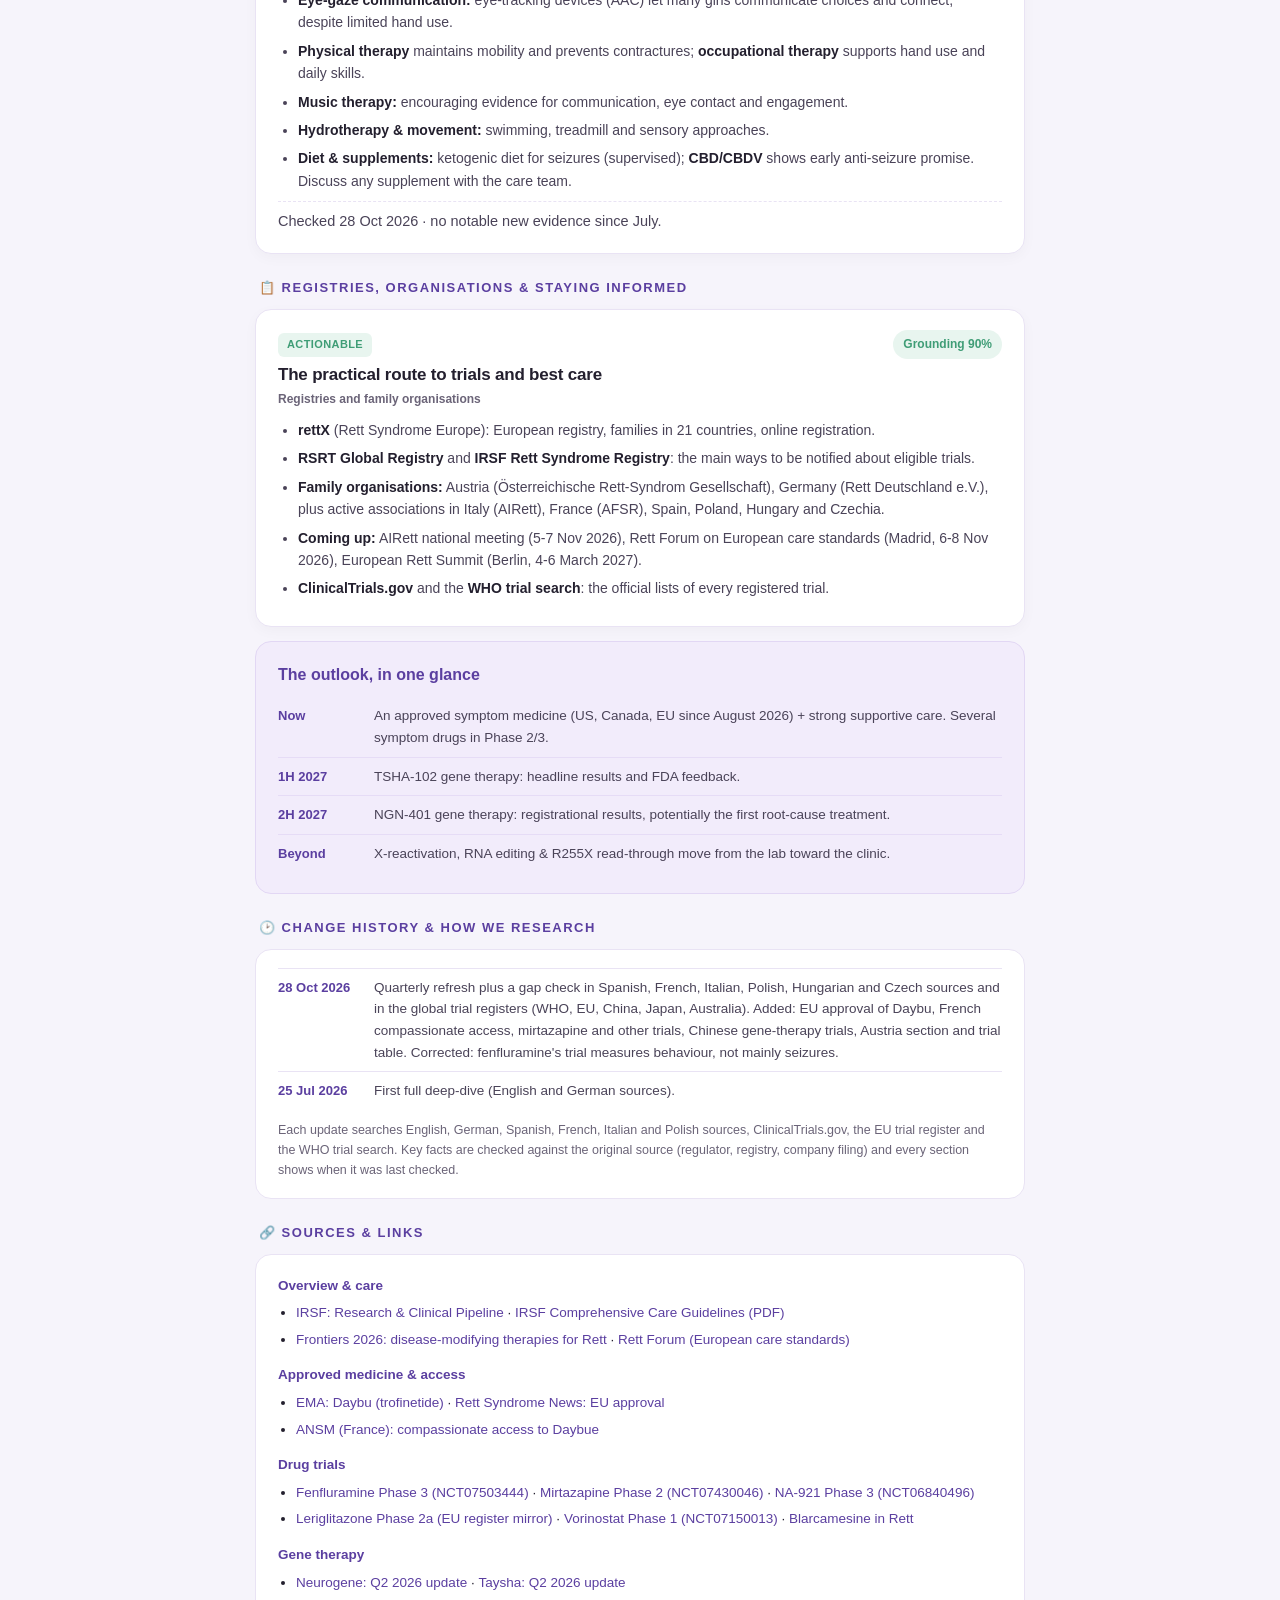
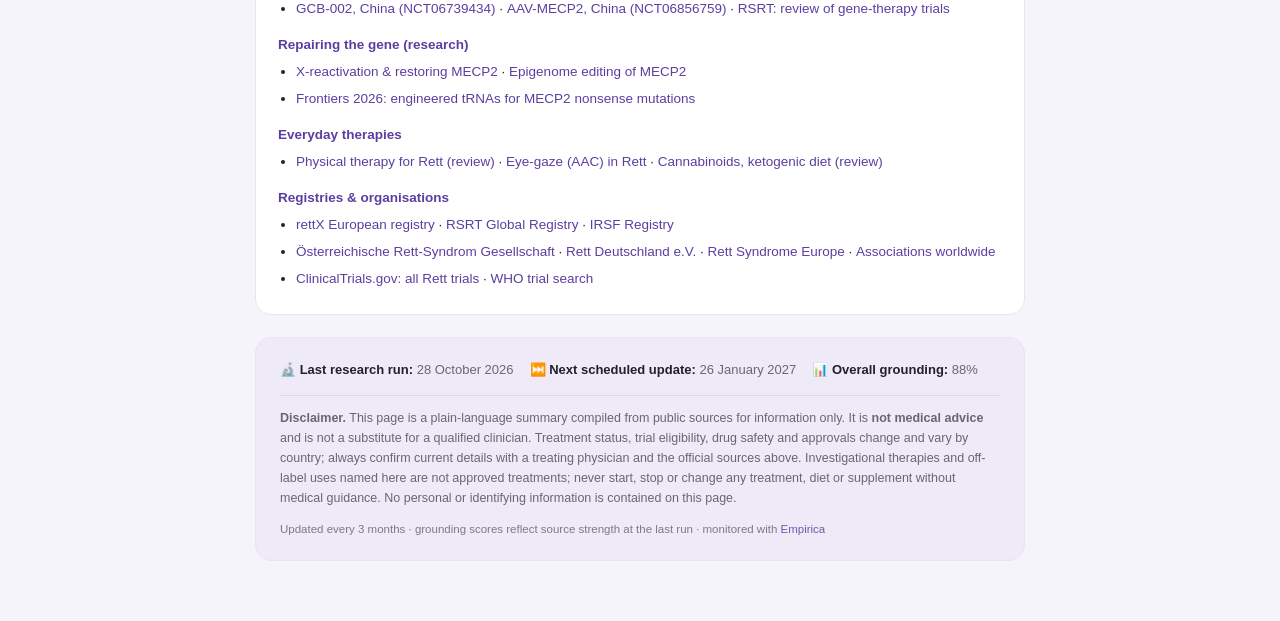
==== commit 61130e69: "Rett monitor v2: multilingual gap check (ES/FR/IT/PL/HU/CZ + WHO ICTRP, EU CTIS, China, Japan) and s" ====
--- a/index.html
+++ b/index.html
@@ -5,131 +5,52 @@
 <meta name="viewport" content="width=device-width, initial-scale=1">
 <meta name="robots" content="noindex, nofollow">
 <title>Rett Syndrome (MECP2 · R255X) - Treatment &amp; Research Monitor</title>
-<style>
-  :root{
-    --bg:#f6f4fb; --paper:#ffffff; --ink:#231f2e; --muted:#6b6478;
-    --line:#e9e3f4; --violet:#7c5cbf; --violet-deep:#5b3fa0; --violet-wash:#f2ecfb;
-    --good:#3f9d76; --good-bg:#e8f5ef; --warn:#c98a2e; --warn-bg:#fbf3e4;
-    --early:#5f6b73; --early-bg:#eef0f4;
-  }
-  *{box-sizing:border-box; margin:0; padding:0}
-  html{-webkit-font-smoothing:antialiased}
-  body{ background:var(--bg); color:var(--ink);
-    font-family:-apple-system,BlinkMacSystemFont,"Segoe UI",Roboto,Helvetica,Arial,sans-serif;
-    line-height:1.6; padding:26px 16px 60px }
-  .wrap{ max-width:770px; margin:0 auto }
-
-  .hero{ background:linear-gradient(135deg,#6f52b6,#8a6fca); color:#fff;
-    border-radius:20px; padding:32px 30px; box-shadow:0 18px 44px rgba(92,63,160,.22) }
-  .hero .eyebrow{ font-size:12px; letter-spacing:2px; text-transform:uppercase; opacity:.85; font-weight:600 }
-  .hero h1{ font-size:25px; line-height:1.25; margin:8px 0 10px; font-weight:700; letter-spacing:-.3px }
-  .hero p{ font-size:15px; opacity:.94; max-width:62ch }
-  .hero .ovr{ display:inline-flex; align-items:center; gap:8px; margin-top:16px;
-    background:rgba(255,255,255,.16); border:1px solid rgba(255,255,255,.28);
-    padding:8px 14px; border-radius:999px; font-size:13px; font-weight:600 }
-  .hero .ovr b{ font-size:15px }
-
-  .intro{ background:var(--paper); border:1px solid var(--line); border-radius:16px;
-    padding:20px 24px; margin:18px 0; font-size:14.5px; color:#41394f }
-  .intro b{ color:var(--ink) }
-
-  .toc{ display:flex; flex-wrap:wrap; gap:8px; margin:0 2px 18px }
-  .toc a{ font-size:12.5px; font-weight:600; color:var(--violet-deep); background:var(--violet-wash);
-    border:1px solid #e4d9f6; padding:6px 11px; border-radius:999px; text-decoration:none }
-  .toc a:hover{ background:#e9def8 }
-
-  .legend{ display:flex; flex-wrap:wrap; gap:12px; margin:0 2px 18px; font-size:12.5px; color:var(--muted) }
-  .legend .k{ display:inline-flex; align-items:center; gap:6px }
-  .dot{ width:10px; height:10px; border-radius:50% }
-
-  .sec-h{ font-size:13px; font-weight:700; letter-spacing:1.5px; text-transform:uppercase;
-    color:var(--violet-deep); margin:24px 4px 10px }
-
-  .card{ background:var(--paper); border:1px solid var(--line); border-radius:16px;
-    padding:20px 22px; margin-bottom:14px; box-shadow:0 4px 14px rgba(35,31,46,.03) }
-  .card .top{ display:flex; align-items:flex-start; justify-content:space-between; gap:12px; margin-bottom:4px }
-  .card h2{ font-size:17px; font-weight:700; letter-spacing:-.2px; color:var(--ink) }
-  .card .stage{ font-size:12px; font-weight:600; color:var(--muted); margin-top:2px }
-  .verif{ flex:none; font-size:12px; font-weight:700; padding:5px 10px; border-radius:999px; white-space:nowrap }
-  .v-hi{ background:var(--good-bg); color:var(--good) }
-  .v-md{ background:var(--warn-bg); color:var(--warn) }
-  .v-lo{ background:var(--early-bg); color:var(--early) }
-  .card p{ font-size:14.5px; color:#4a4358; margin-top:9px }
-  .card p b{ color:var(--ink) }
-  .pill{ display:inline-block; font-size:11px; font-weight:700; letter-spacing:.4px; text-transform:uppercase;
-    padding:3px 9px; border-radius:6px; margin-bottom:4px }
-  .p-now{ background:var(--good-bg); color:var(--good) }
-  .p-soon{ background:var(--violet-wash); color:var(--violet-deep) }
-  .p-early{ background:var(--early-bg); color:var(--early) }
-  .p-care{ background:#e6f0fb; color:#3d6fa5 }
-  .card ul{ margin:10px 0 0 2px; padding-left:18px; font-size:14px; color:#4a4358 }
-  .card li{ margin:6px 0 }
-  .card li b{ color:var(--ink) }
-  .note{ font-size:12.5px; color:var(--muted); margin-top:8px }
-
-  .timeline{ background:var(--violet-wash); border:1px solid #e2d7f4; border-radius:16px; padding:20px 22px; margin:6px 0 14px }
-  .timeline h2{ font-size:16px; color:var(--violet-deep); font-weight:700; margin-bottom:10px }
-  .trow{ display:flex; gap:12px; align-items:baseline; padding:8px 0; border-top:1px solid #e6dcf6 }
-  .trow:first-of-type{ border-top:none }
-  .trow .when{ flex:none; width:84px; font-weight:700; font-size:13px; color:var(--violet-deep) }
-  .trow .what{ font-size:13.5px; color:#4a4358 }
-
-  .src{ background:var(--paper); border:1px solid var(--line); border-radius:16px; padding:20px 22px; margin-bottom:14px }
-  .src h3{ font-size:13.5px; color:var(--violet-deep); font-weight:700; margin:14px 0 6px }
-  .src h3:first-child{ margin-top:0 }
-  .src a{ color:var(--violet-deep); font-weight:500; text-decoration:none }
-  .src a:hover{ text-decoration:underline }
-  .src li{ margin:5px 0; font-size:13.5px }
-  .src ul{ padding-left:18px }
-
-  .foot{ margin-top:22px; padding:22px 24px; background:#efeaf7; border:1px solid var(--line);
-    border-radius:16px; font-size:12.5px; color:var(--muted); line-height:1.6 }
-  .foot .runrow{ display:flex; flex-wrap:wrap; gap:16px; margin-bottom:14px }
-  .foot .runrow div{ font-size:13px }
-  .foot .runrow b{ color:var(--ink) }
-  .foot .disc{ border-top:1px solid #ddd4ee; padding-top:12px }
-  .foot .cred{ margin-top:12px; font-size:11.5px; opacity:.85 }
-  .foot a{ color:var(--violet-deep); text-decoration:none }
-</style>
+<link rel="stylesheet" href="style.css">
 </head>
 <body>
 <div class="wrap">
 
+  <div class="lang"><span>English</span><a href="de/">Deutsch</a></div>
+
   <div class="hero">
     <div class="eyebrow">Treatment &amp; Research Monitor</div>
-    <h1>Rett Syndrome - the full picture for families</h1>
-    <p>An honest, plain-language deep-dive into everything that matters if you love someone with Rett syndrome (with a focus on the <b>MECP2 R255X</b> variant): approved medicines, every avenue in trials, the genetic "cure" research, day-to-day care, and how to reach trials. Refreshed every three months.</p>
+    <h1>Rett Syndrome: the full picture for families</h1>
+    <p>An honest, plain-language deep-dive into everything that matters if you love someone with Rett syndrome (with a focus on the <b>MECP2 R255X</b> variant): approved medicines, every avenue in trials, the genetic "cure" research, day-to-day care, and how to reach trials from Austria. Refreshed every three months, researched in six languages.</p>
     <span class="ovr">Overall grounding <b>88%</b></span>
   </div>
 
-  <div class="intro" style="border-color:#d9ccf1;background:#faf7ff">
-    <b>New since the last update (25 July 2026)</b>
-    <ul style="margin:8px 0 0 18px;padding:0">
-      <li><b>Europe approved the first Rett medicine.</b> Trofinetide (EU name <b>Daybu</b>) was authorised across the EU on <b>20 August 2026</b> for ages 5 and up. Each country still has to agree a price before it reaches families.</li>
-      <li><b>Both leading gene therapies have finished dosing</b> in their decisive trials. Results are expected in <b>1st half 2027</b> (TSHA-102) and <b>2nd half 2027</b> (NGN-401).</li>
-      <li><b>A fenfluramine Phase 3 trial is now recruiting</b>, including one site in Germany.</li>
+  <div class="new">
+    <h2>New since the last update (25 July 2026)</h2>
+    <ul>
+      <li><b>Europe approved the first Rett medicine.</b> Trofinetide (EU name <b>Daybu</b>) was authorised across the EU on <b>20 August 2026</b> for ages 5 and up. Each country still has to agree a price. <b>France</b> already gives it through a compassionate-access programme.</li>
+      <li><b>Both leading gene therapies have finished dosing</b> in their decisive trials. Results are expected in <b>1st half 2027</b> (TSHA-102) and <b>2nd half 2027</b> (NGN-401). Two smaller gene-therapy trials are running in <b>China</b>.</li>
+      <li><b>More drug trials in Europe:</b> fenfluramine Phase 3 is recruiting (nearest sites: Vogtareuth in Germany, Budapest, Debrecen, Kraków), and an Italian trial of <b>mirtazapine</b> is recruiting in four Italian cities.</li>
       <li><b>A European family registry (rettX)</b> is open to families in 21 countries.</li>
+      <li><b>New on this page:</b> a section for families in Austria, a table of trials within reach, and a check date on every item.</li>
     </ul>
   </div>
 
   <div class="intro">
-    Rett syndrome comes from changes in one gene, <b>MECP2</b>. For decades there was only supportive care. That has genuinely changed: there is now an <b>approved medicine</b>, more drugs in trials, and - for the first time - therapies aimed at the <b>root cause</b> are in humans. Below, each item carries a <b>grounding score</b> showing how solid today's evidence is: <span style="color:var(--good);font-weight:600">high</span> = approved / regulatory, <span style="color:var(--warn);font-weight:600">moderate</span> = promising trials, <span style="color:var(--early);font-weight:600">early</span> = lab research.
+    Rett syndrome comes from changes in one gene, <b>MECP2</b>. For decades there was only supportive care. That has genuinely changed: there is now an <b>approved medicine</b>, more drugs in trials, and therapies aimed at the <b>root cause</b> are being tested in humans. Each item carries a <b>grounding score</b> showing how solid the evidence is: <span style="color:var(--good);font-weight:600">high</span> = approved / regulatory, <span style="color:var(--warn);font-weight:600">moderate</span> = promising trials, <span style="color:var(--early);font-weight:600">early</span> = lab research.
   </div>
 
   <div class="toc">
     <a href="#meds">💊 Medicines</a>
+    <a href="#trials">🧪 Drug trials</a>
     <a href="#gene">🧬 Gene therapy</a>
     <a href="#root">🔧 Fixing the gene</a>
+    <a href="#austria">🇦🇹 In Austria</a>
     <a href="#care">🩺 Managing health</a>
     <a href="#therapies">🤝 Everyday therapies</a>
-    <a href="#access">📋 Reaching trials</a>
+    <a href="#access">📋 Registries</a>
+    <a href="#history">🕑 Changes</a>
     <a href="#sources">🔗 Sources</a>
   </div>
 
   <div class="legend">
     <span class="k"><span class="dot" style="background:var(--good)"></span> High grounding</span>
-    <span class="k"><span class="dot" style="background:var(--warn)"></span> Moderate - in trials</span>
-    <span class="k"><span class="dot" style="background:var(--early)"></span> Early - lab stage</span>
+    <span class="k"><span class="dot" style="background:var(--warn)"></span> Moderate: in trials</span>
+    <span class="k"><span class="dot" style="background:var(--early)"></span> Early: lab stage</span>
   </div>
 
   <!-- MEDICINES -->
@@ -137,29 +58,40 @@
 
   <div class="card">
     <div class="top">
-      <div><span class="pill p-now">Available now</span><h2>Trofinetide (Daybue)</h2>
+      <div><span class="pill p-now">Available now</span><h2>Trofinetide (Daybu / Daybue)</h2>
         <div class="stage">First medicine approved for Rett syndrome · treats symptoms</div></div>
       <span class="verif v-hi">Grounding 97%</span>
     </div>
-    <p>The <b>first medicine ever approved specifically for Rett syndrome</b>. It eases communication and behavioural symptoms (it doesn't fix the gene). <b>Approved in the US &amp; Canada</b>, and now <b>in the European Union</b>: after an initial rejection and a positive re-examination in June, the EU granted authorisation on <b>20 August 2026</b> (EU name <b>Daybu</b>), for adults and children <b>aged 5 and older</b>.</p>
-    <p class="note">Approval is EU-wide, but each country (including Austria and Germany) still has to agree price and reimbursement before it is routinely available. As of late October 2026 we found no announced launch date for Austria or Germany - ask the treating neurologist.</p>
-  </div>
-
-  <div class="card">
-    <div class="top">
-      <div><span class="pill p-soon">In trials</span><h2>Fenfluramine, NA-921 &amp; Blarcamesine</h2>
-        <div class="stage">Other drugs being tested for Rett symptoms</div></div>
+    <p>The <b>first medicine ever approved specifically for Rett syndrome</b>. It eases communication and behavioural symptoms (it doesn't fix the gene). Approved in the <b>US</b>, <b>Canada</b> and, since <b>20 August 2026</b>, the <b>European Union</b> (EU name <b>Daybu</b>), for adults and children <b>aged 5 and older</b>.</p>
+    <ul>
+      <li><b>Austria / Germany:</b> the EU approval is valid here, but each country must agree price and reimbursement before it is routinely available. We found no announced launch date for Austria. The company said it expected a German launch in the last quarter of 2026 (company statement, not yet confirmed).</li>
+      <li><b>France</b> already provides it through a <b>compassionate-access programme</b> run by the national medicines agency (running since December 2025): genetically confirmed Rett, age 5 or older, approved via a specialist case review.</li>
+    </ul>
+    <p class="checked">Checked 28 Oct 2026 · EMA product page, French medicines agency (ANSM) page, read directly.</p>
+  </div>
+
+  <!-- DRUG TRIALS -->
+  <div class="sec-h" id="trials">🧪 Drug trials for symptoms</div>
+
+  <div class="card">
+    <div class="top">
+      <div><span class="pill p-soon">In trials</span><h2>Medicines being tested</h2>
+        <div class="stage">Large and small trials, worldwide</div></div>
       <span class="verif v-md">Grounding 86%</span>
     </div>
     <ul>
-      <li><b>Fenfluramine (Fintepla, UCB)</b> - already used for other epilepsies. Its <b>Phase 3 in Rett is now recruiting</b> (started July 2026, about 200 participants). Its main measures are <b>behaviour and overall improvement</b>, not only seizures. Sites in 10 countries, including <b>one in Germany (Vogtareuth)</b>; none in Austria or Switzerland so far. Trial NCT07503444.</li>
-      <li><b>NA-921 (Biomed Industries)</b> - an oral drug in a <b>Phase 3</b> trial for girls and young women aged 5–20 (12 weeks, placebo-controlled). Sites are in the US and Australia only. Trial NCT06840496.</li>
-      <li><b>Blarcamesine (ANAVEX 2-73)</b> - results so far are <b>mixed</b> (positive adult Phase 3, pediatric trial did not clearly beat placebo). The company says a new adult Phase 3 is being prepared and that it will discuss adding children with the FDA in November 2026; no sites announced.</li>
-    </ul>
+      <li><b>Fenfluramine (Fintepla, UCB): Phase 3, recruiting.</b> Already used for other epilepsies. About 200 participants aged 5-35; its main measures are <b>behaviour and overall improvement</b>. Sites in 10 countries (see the table below). A small open study in Madrid (8 girls with hard-to-treat epilepsy, published September 2026) saw seizures more than halved in all of them; early evidence only.</li>
+      <li><b>Mirtazapine (MirtaRett): Phase 2, recruiting in Italy.</b> An existing antidepressant being repurposed; girls and women aged 5-39; sites in Genoa, Messina, Milan and Siena.</li>
+      <li><b>NA-921 (Biomed Industries): Phase 3.</b> Ages 5-20, 12 weeks, placebo-controlled; sites in the US and Australia only.</li>
+      <li><b>Blarcamesine (ANAVEX 2-73):</b> results so far are mixed. The company says a new adult Phase 3 is being prepared; no sites announced.</li>
+      <li><b>Leriglitazone (Minoryx): Phase 2a in Barcelona</b>, recruitment finished; results were expected in 2026 but are not yet public.</li>
+      <li><b>Further away:</b> vorinostat (Phase 1, Colombia, recruiting), NTI164 cannabis extract (Phase 2/3, Australia, not yet recruiting), paeonol and growth hormone (small studies, China).</li>
+    </ul>
+    <p class="checked">Checked 28 Oct 2026 · ClinicalTrials.gov, EU trial register (CTIS), WHO trial search (incl. China, Japan, Australia).</p>
   </div>
 
   <!-- GENE THERAPY -->
-  <div class="sec-h" id="gene">🧬 Gene therapy - going after the root cause</div>
+  <div class="sec-h" id="gene">🧬 Gene therapy: going after the root cause</div>
 
   <div class="card">
     <div class="top">
@@ -167,12 +99,14 @@
         <div class="stage">One-time therapies that deliver a working MECP2 gene</div></div>
       <span class="verif v-hi">Grounding 92%</span>
     </div>
-    <p>The biggest source of hope: instead of easing symptoms, these give cells a <b>functional copy of MECP2</b>, addressing the actual cause. Two programs lead:</p>
-    <ul>
-      <li><b>NGN-401 (Neurogene)</b> - Phase 1/2 data (June 2026) are encouraging: children gained developmental milestones (~<b>4.7 each</b>; 7 of 10 gained two or more), with no loss of milestones out to <b>30 months</b>. <b>Generally well tolerated across 35 participants</b> (August 2026). The registrational trial has <b>dosed all 25 participants</b>; manufacturing validation for an approval filing started in July 2026. Results are expected in the <b>2nd half of 2027</b>. It also holds EU designations (orphan, PRIME) that can speed review.</li>
-      <li><b>TSHA-102 (Taysha)</b> - a one-time therapy delivered into the spinal fluid. Its <b>pivotal trial is fully dosed</b> (17 participants aged 6–21), plus 4 younger children aged 2–3 in a separate study. <b>No severe treatment-related serious side effects</b> across 33 participants (August 2026). Headline results and FDA feedback on a filing are expected in the <b>1st half of 2027</b>.</li>
-    </ul>
-    <p class="note">Investigational - not yet approved - but in the decisive testing stage.</p>
+    <p>The biggest source of hope: instead of easing symptoms, these give cells a <b>functional copy of MECP2</b>, addressing the actual cause.</p>
+    <ul>
+      <li><b>NGN-401 (Neurogene):</b> children gained developmental milestones (~<b>4.7 each</b>; 7 of 10 gained two or more), with no loss of milestones out to <b>30 months</b>. <b>Generally well tolerated across 35 participants</b> (August 2026). The registrational trial has <b>dosed all 25 participants</b>; manufacturing for an approval filing is being validated. Results expected in the <b>2nd half of 2027</b>. Holds EU designations (orphan, PRIME) that can speed review.</li>
+      <li><b>TSHA-102 (Taysha):</b> delivered into the spinal fluid. <b>Pivotal trial fully dosed</b> (17 participants aged 6-21) plus 4 children aged 2-3. <b>No severe treatment-related serious side effects</b> across 33 participants (August 2026). Headline results expected in the <b>1st half of 2027</b>.</li>
+      <li><b>China:</b> two small gene-therapy trials with a full MECP2 copy given into the spinal fluid: GCB-002 (Genecombio, ages 2-10, by invitation) and AAV-MECP2 (Guangzhou Women and Children's Medical Center, ages 4-10, early Phase 1, no longer recruiting). No results published yet.</li>
+    </ul>
+    <p class="note">Investigational, not yet approved. Neither leading trial has sites in Europe.</p>
+    <p class="checked">Checked 28 Oct 2026 · company reports to the US SEC (August 2026), ClinicalTrials.gov, read directly.</p>
   </div>
 
   <!-- FIXING THE GENE -->
@@ -180,21 +114,56 @@
 
   <div class="card">
     <div class="top">
-      <div><span class="pill p-early">Lab research</span><h2>Reawakening the healthy “silent” copy (X-reactivation)</h2>
+      <div><span class="pill p-early">Lab research</span><h2>Reawakening the healthy "silent" copy (X-reactivation)</h2>
         <div class="stage">Could work for any mutation, including R255X</div></div>
       <span class="verif v-lo">Grounding 78%</span>
     </div>
-    <p>Girls with Rett usually carry <b>one healthy MECP2 copy that sits switched off</b> on the inactive X chromosome. A major research push aims to <b>switch that healthy copy back on</b> - which would help regardless of the specific mutation. In the lab, combining an <b>antisense molecule (targeting "Xist")</b> with drugs that loosen DNA silencing produced strong reactivation, and <b>epigenome editing</b> restored MECP2 in patient-derived neurons. Still preclinical, but conceptually powerful.</p>
-  </div>
-
-  <div class="card">
-    <div class="top">
-      <div><span class="pill p-early">Lab research</span><h2>R255X-specific: reading through the “stop” signal</h2>
-        <div class="stage">Read-through drugs &amp; engineered tRNAs</div></div>
-      <span class="verif v-lo">Grounding 80%</span>
-    </div>
-    <p>R255X is a "nonsense" mutation - it inserts a premature <b>stop signal</b> that cuts the protein short. It's one of the most common Rett mutations (~35% of cases), making it a big research target. The idea is to make the cell <b>ignore that false stop</b> and build the whole protein again: newer <b>read-through compounds</b> (e.g. CDX enhancers with low-dose gentamicin) and <b>engineered tRNAs</b> restored up to ~60% of the full protein in lab tests. In cells for now, but aimed squarely at R255X.</p>
-    <p><b>RNA editing</b> is a related approach that fixes the faulty message rather than the gene. Programs for <b>other</b> nonsense variants are moving closer to patients (R270X: first human trial expected 2027; R168X: animal studies funded in August 2026). An R255X program is listed at the discovery stage only. No new R255X-specific lab results since July.</p>
+    <p>Girls with Rett usually carry <b>one healthy MECP2 copy that sits switched off</b> on the inactive X chromosome. Research aims to <b>switch that healthy copy back on</b>, which would help regardless of the mutation. Lab work (antisense molecules against "Xist", epigenome editing) has shown strong reactivation. A company program (XGR-101) plans first human testing in 2027. Still preclinical.</p>
+    <p class="checked">Checked 28 Oct 2026 · no new primary results since July.</p>
+  </div>
+
+  <div class="card">
+    <div class="top">
+      <div><span class="pill p-early">Lab research</span><h2>R255X-specific: reading through the "stop" signal</h2>
+        <div class="stage">Read-through drugs, engineered tRNAs, RNA editing</div></div>
+      <span class="verif v-lo">Grounding 78%</span>
+    </div>
+    <p>R255X is a "nonsense" mutation: it inserts a premature <b>stop signal</b> that cuts the protein short. It is one of the most common Rett mutations, so it is a big research target. The idea is to make the cell <b>ignore that false stop</b>:</p>
+    <ul>
+      <li><b>Engineered tRNAs</b> restored up to ~60% of the full protein in lab tests (2026). A Milan group reported restoring full-length protein in cell models carrying R255X (conference abstract, not yet peer-reviewed).</li>
+      <li><b>Read-through compounds</b> (e.g. enhancers with low-dose gentamicin) work in cells.</li>
+      <li><b>RNA editing</b> fixes the faulty message instead of the gene. Programs for other nonsense variants are moving closer to patients (R270X: first human trial expected 2027; R168X: animal studies). An R255X program is listed at the discovery stage only.</li>
+    </ul>
+    <p class="checked">Checked 28 Oct 2026 · journals, IRSF pipeline, Italian university repository (abstract only).</p>
+  </div>
+
+  <!-- AUSTRIA -->
+  <div class="sec-h" id="austria">🇦🇹 For families in Austria</div>
+
+  <div class="card">
+    <div class="top">
+      <div><span class="pill p-now">Practical</span><h2>What this means here</h2>
+        <div class="stage">Medicine access, trials within reach, who to contact</div></div>
+      <span class="verif v-md">Grounding 85%</span>
+    </div>
+    <ul>
+      <li><b>Trofinetide (Daybu):</b> approved EU-wide, but no Austrian price or reimbursement decision found yet. Worth asking the treating neurologist whether an individual application or import is possible in the meantime; France shows a compassionate route exists.</li>
+      <li><b>No Rett drug or gene-therapy trial currently has a site in Austria or Switzerland.</b> The nearest are listed below.</li>
+      <li><b>Family organisation:</b> Österreichische Rett-Syndrom Gesellschaft (news in German, family meetings).</li>
+      <li><b>Register with rettX</b> (European registry) so you hear about trials you are eligible for.</li>
+      <li><b>European Rett Summit:</b> Berlin, 4-6 March 2027.</li>
+    </ul>
+
+    <div class="tbl-wrap">
+      <table>
+        <tr><th>Trial</th><th>What</th><th>Nearest sites</th><th>Who</th><th>Status</th></tr>
+        <tr><td><b>Fenfluramine Phase 3</b><br>NCT07503444</td><td>Symptoms, behaviour</td><td>Vogtareuth (DE), Budapest &amp; Debrecen (HU), Kraków (PL), Italy (5), France (5), Brussels, Spain (4)</td><td>Ages 5-35</td><td>Recruiting</td></tr>
+        <tr><td><b>Mirtazapine Phase 2</b><br>NCT07430046</td><td>Repurposed medicine</td><td>Genoa, Messina, Milan, Siena (IT)</td><td>Girls/women 5-39</td><td>Recruiting</td></tr>
+        <tr><td><b>Gene therapies</b><br>NGN-401, TSHA-102</td><td>Root cause</td><td>US only</td><td>Children</td><td>Fully enrolled</td></tr>
+      </table>
+    </div>
+    <div class="warnbox"><b>Not a Rett trial:</b> a trial in Linz (ION440, Kepler University Hospital) concerns <b>MECP2 duplication syndrome</b> in boys, a different condition. It does not apply to Rett or R255X.</div>
+    <p class="checked">Checked 28 Oct 2026 · ClinicalTrials.gov and EU register site lists; Austrian, German, Polish, Hungarian and Czech sources.</p>
   </div>
 
   <!-- MANAGING HEALTH -->
@@ -207,14 +176,15 @@
       <span class="verif v-hi">Grounding 92%</span>
     </div>
     <ul>
-      <li><b>Seizures</b> (~74% of people) - managed with anti-seizure medicines; a <b>ketogenic diet</b> can help hard-to-control seizures (under specialist supervision).</li>
-      <li><b>Heart rhythm (QT prolongation)</b> - an important, often-missed risk. <b>Regular EKGs are recommended</b>, and some medicines that prolong the QT interval should be used with caution.</li>
-      <li><b>Breathing irregularities</b> - breath-holding/hyperventilation; screen for sleep apnea with a sleep study if snoring or pauses occur.</li>
-      <li><b>Digestion</b> - constipation (~65%) and reflux are common and treatable; some children need a feeding tube for growth/safety.</li>
-      <li><b>Spine (scoliosis)</b> - common, usually appearing ages 8–11; monitored regularly, occasionally needs surgery.</li>
-      <li><b>Bones</b> - higher fracture risk; attention to vitamin D, calcium and weight-bearing activity.</li>
-    </ul>
-    <p class="note">Care is best coordinated by a multidisciplinary team - this is general information, not a treatment plan. <b>European standards of care</b> are being drafted by Rett Syndrome Europe (working meeting November 2026); not yet published.</p>
+      <li><b>Seizures</b> (~74% of people): anti-seizure medicines; a <b>ketogenic diet</b> can help hard-to-control seizures (under specialist supervision).</li>
+      <li><b>Heart rhythm (QT prolongation):</b> an important, often-missed risk. <b>Regular EKGs are recommended</b>, and some medicines that prolong the QT interval need caution.</li>
+      <li><b>Breathing irregularities:</b> breath-holding/hyperventilation; a sleep study if snoring or pauses occur.</li>
+      <li><b>Digestion:</b> constipation (~65%) and reflux are common and treatable; some children need a feeding tube.</li>
+      <li><b>Spine (scoliosis):</b> common, usually from ages 8-11; monitored regularly, occasionally surgery.</li>
+      <li><b>Bones:</b> higher fracture risk; vitamin D, calcium and weight-bearing activity.</li>
+    </ul>
+    <p class="note">Best coordinated by a multidisciplinary team. <b>European standards of care</b> are being drafted by Rett Syndrome Europe (working meeting November 2026). A French family survey (2026) found the biggest gaps in care coordination and the move from child to adult care.</p>
+    <p class="checked">Checked 28 Oct 2026 · IRSF guidelines; Rett Forum; French family association (AFSR).</p>
   </div>
 
   <!-- THERAPIES -->
@@ -227,83 +197,86 @@
       <span class="verif v-md">Grounding 86%</span>
     </div>
     <ul>
-      <li><b>Eye-gaze communication</b> - eye-tracking devices (AAC) are one of the most meaningful tools, letting many girls communicate choices and connect, despite limited hand use.</li>
-      <li><b>Physical therapy</b> - maintains mobility and prevents joint tightening (contractures); <b>occupational therapy</b> supports hand use and daily skills.</li>
-      <li><b>Music therapy</b> - encouraging evidence: better communication, eye contact, social engagement and hand use - and in one study, fewer seizures.</li>
-      <li><b>Hydrotherapy &amp; movement</b> - swimming/treadmill/sensory approaches help function and enjoyment.</li>
-      <li><b>Diet &amp; supplements</b> - ketogenic diet for seizures (supervised); <b>CBD/CBDV</b> shows anti-seizure promise in early studies. Discuss any supplement with the care team.</li>
-    </ul>
+      <li><b>Eye-gaze communication:</b> eye-tracking devices (AAC) let many girls communicate choices and connect, despite limited hand use.</li>
+      <li><b>Physical therapy</b> maintains mobility and prevents contractures; <b>occupational therapy</b> supports hand use and daily skills.</li>
+      <li><b>Music therapy:</b> encouraging evidence for communication, eye contact and engagement.</li>
+      <li><b>Hydrotherapy &amp; movement:</b> swimming, treadmill and sensory approaches.</li>
+      <li><b>Diet &amp; supplements:</b> ketogenic diet for seizures (supervised); <b>CBD/CBDV</b> shows early anti-seizure promise. Discuss any supplement with the care team.</li>
+    </ul>
+    <p class="checked">Checked 28 Oct 2026 · no notable new evidence since July.</p>
   </div>
 
   <!-- ACCESS -->
-  <div class="sec-h" id="access">📋 Getting into trials &amp; staying informed</div>
-
-  <div class="card">
-    <div class="top">
-      <div><span class="pill p-now">Actionable</span><h2>Registries, natural-history &amp; expert centers</h2>
-        <div class="stage">The practical route to trials and best care</div></div>
+  <div class="sec-h" id="access">📋 Registries, organisations &amp; staying informed</div>
+
+  <div class="card">
+    <div class="top">
+      <div><span class="pill p-now">Actionable</span><h2>The practical route to trials and best care</h2>
+        <div class="stage">Registries and family organisations</div></div>
       <span class="verif v-hi">Grounding 90%</span>
     </div>
     <ul>
-      <li><b>Join a registry</b> - the <b>RSRT Global Registry</b> and the <b>IRSF Rett Syndrome Registry</b> are the main ways families get <b>notified about eligible trials</b> and contribute data that speeds research.</li>
-      <li><b>Natural History Study</b> - a 15-year US study of 1,000+ individuals underpins today's trials and care standards.</li>
-      <li><b>European registry: rettX</b> - run by Rett Syndrome Europe, open to families in 21 countries; caregivers can register online.</li>
-      <li><b>Centers of Excellence</b> - specialist Rett clinics (many in the US, e.g. UNC, CHOP) run trials and coordinate complex care.</li>
-      <li><b>Family organisations</b> - <b>Österreichische Rett-Syndrom Gesellschaft</b> (Austria) and <b>Rett Deutschland e.V.</b> (Germany) share news in German and point to local contacts. The <b>European Rett Summit</b> takes place in Berlin, 4–6 March 2027.</li>
-      <li><b>ClinicalTrials.gov</b> - the official, always-current list of every active Rett trial worldwide.</li>
+      <li><b>rettX</b> (Rett Syndrome Europe): European registry, families in 21 countries, online registration.</li>
+      <li><b>RSRT Global Registry</b> and <b>IRSF Rett Syndrome Registry</b>: the main ways to be notified about eligible trials.</li>
+      <li><b>Family organisations:</b> Austria (Österreichische Rett-Syndrom Gesellschaft), Germany (Rett Deutschland e.V.), plus active associations in Italy (AIRett), France (AFSR), Spain, Poland, Hungary and Czechia.</li>
+      <li><b>Coming up:</b> AIRett national meeting (5-7 Nov 2026), Rett Forum on European care standards (Madrid, 6-8 Nov 2026), European Rett Summit (Berlin, 4-6 March 2027).</li>
+      <li><b>ClinicalTrials.gov</b> and the <b>WHO trial search</b>: the official lists of every registered trial.</li>
     </ul>
   </div>
 
   <div class="timeline">
     <h2>The outlook, in one glance</h2>
-    <div class="trow"><div class="when">Now</div><div class="what">An approved symptom medicine (US, Canada and, since August 2026, the EU) + strong supportive care. More symptom drugs in Phase 3.</div></div>
+    <div class="trow"><div class="when">Now</div><div class="what">An approved symptom medicine (US, Canada, EU since August 2026) + strong supportive care. Several symptom drugs in Phase 2/3.</div></div>
     <div class="trow"><div class="when">1H 2027</div><div class="what">TSHA-102 gene therapy: headline results and FDA feedback.</div></div>
-    <div class="trow"><div class="when">2H 2027</div><div class="what">NGN-401 gene therapy: registrational results - the first potential root-cause treatments.</div></div>
-    <div class="trow"><div class="when">Beyond</div><div class="what">X-reactivation &amp; R255X read-through move from the lab toward the clinic.</div></div>
+    <div class="trow"><div class="when">2H 2027</div><div class="what">NGN-401 gene therapy: registrational results, potentially the first root-cause treatment.</div></div>
+    <div class="trow"><div class="when">Beyond</div><div class="what">X-reactivation, RNA editing &amp; R255X read-through move from the lab toward the clinic.</div></div>
+  </div>
+
+  <!-- HISTORY -->
+  <div class="sec-h" id="history">🕑 Change history &amp; how we research</div>
+  <div class="hist">
+    <div class="trow"><div class="when">28 Oct 2026</div><div class="what">Quarterly refresh plus a gap check in Spanish, French, Italian, Polish, Hungarian and Czech sources and in the global trial registers (WHO, EU, China, Japan, Australia). Added: EU approval of Daybu, French compassionate access, mirtazapine and other trials, Chinese gene-therapy trials, Austria section and trial table. Corrected: fenfluramine's trial measures behaviour, not mainly seizures.</div></div>
+    <div class="trow"><div class="when">25 Jul 2026</div><div class="what">First full deep-dive (English and German sources).</div></div>
+    <p class="note" style="margin-top:10px">Each update searches English, German, Spanish, French, Italian and Polish sources, ClinicalTrials.gov, the EU trial register and the WHO trial search. Key facts are checked against the original source (regulator, registry, company filing) and every section shows when it was last checked.</p>
   </div>
 
   <!-- SOURCES -->
   <div class="sec-h" id="sources">🔗 Sources &amp; links</div>
   <div class="src">
-    <h3>Overview, care &amp; support</h3>
-    <ul>
-      <li><a href="https://www.rettsyndrome.org/about-rett-syndrome/pipeline/" target="_blank" rel="noopener">IRSF - Research &amp; Clinical Pipeline</a></li>
-      <li><a href="https://www.rettsyndrome.org/wp-content/uploads/2024/12/Comprehensive-Care-Guidelines_digital.pdf" target="_blank" rel="noopener">IRSF - Comprehensive Care Guidelines (PDF)</a></li>
-      <li><a href="https://www.frontiersin.org/journals/neurology/articles/10.3389/fneur.2026.1766679/full" target="_blank" rel="noopener">Frontiers 2026 - Disease-modifying therapies for Rett (review for neurologists)</a></li>
-      <li><a href="https://www.mayoclinic.org/diseases-conditions/rett-syndrome/diagnosis-treatment/drc-20377233" target="_blank" rel="noopener">Mayo Clinic - Rett syndrome diagnosis &amp; treatment</a></li>
-    </ul>
-    <h3>Approved &amp; trial medicines</h3>
-    <ul>
-      <li><a href="https://www.ema.europa.eu/en/medicines/human/EPAR/daybu" target="_blank" rel="noopener">EMA - Daybu (trofinetide)</a> · <a href="https://acadia.com/en-us/media/news-releases/daybu-trofinetide-recommended-for-approval-in-the-european-union-by-chmp" target="_blank" rel="noopener">Acadia - CHMP positive opinion (Jun 2026)</a></li>
-      <li><a href="https://clinicaltrials.gov/study/NCT04304482" target="_blank" rel="noopener">ClinicalTrials.gov - ANAVEX 2-73 (blarcamesine) in Rett</a> · <a href="https://www.anavex.com/post/anavex-life-sciences-provides-update-rett-syndrome-program" target="_blank" rel="noopener">Anavex - Rett program update</a></li>
-      <li><a href="https://www.neurologylive.com/view/phase-2-3-study-blarcamesine-pediatrics-with-rett-syndrome-completes-enrollment" target="_blank" rel="noopener">NeurologyLive - pediatric blarcamesine (EXCELLENCE)</a></li>
-      <li><a href="https://clinicaltrials.gov/study/NCT07503444" target="_blank" rel="noopener">ClinicalTrials.gov - Fenfluramine Phase 3 in Rett (NCT07503444)</a> · <a href="https://clinicaltrials.gov/study/NCT06840496" target="_blank" rel="noopener">NA-921 Phase 3 (NCT06840496)</a></li>
-      <li><a href="https://rettsyndromenews.com/news/daybu-wins-approval-european-union-first-rett-syndrome-treatment/" target="_blank" rel="noopener">Rett Syndrome News - Daybu wins EU approval (Aug 2026)</a></li>
+    <h3>Overview &amp; care</h3>
+    <ul>
+      <li><a href="https://www.rettsyndrome.org/about-rett-syndrome/pipeline/" target="_blank" rel="noopener">IRSF: Research &amp; Clinical Pipeline</a> · <a href="https://www.rettsyndrome.org/wp-content/uploads/2024/12/Comprehensive-Care-Guidelines_digital.pdf" target="_blank" rel="noopener">IRSF Comprehensive Care Guidelines (PDF)</a></li>
+      <li><a href="https://www.frontiersin.org/journals/neurology/articles/10.3389/fneur.2026.1766679/full" target="_blank" rel="noopener">Frontiers 2026: disease-modifying therapies for Rett</a> · <a href="https://rettforum.eu/" target="_blank" rel="noopener">Rett Forum (European care standards)</a></li>
+    </ul>
+    <h3>Approved medicine &amp; access</h3>
+    <ul>
+      <li><a href="https://www.ema.europa.eu/en/medicines/human/EPAR/daybu" target="_blank" rel="noopener">EMA: Daybu (trofinetide)</a> · <a href="https://rettsyndromenews.com/news/daybu-wins-approval-european-union-first-rett-syndrome-treatment/" target="_blank" rel="noopener">Rett Syndrome News: EU approval</a></li>
+      <li><a href="https://ansm.sante.fr/tableau-acces-derogatoire/daybue" target="_blank" rel="noopener">ANSM (France): compassionate access to Daybue</a></li>
+    </ul>
+    <h3>Drug trials</h3>
+    <ul>
+      <li><a href="https://clinicaltrials.gov/study/NCT07503444" target="_blank" rel="noopener">Fenfluramine Phase 3 (NCT07503444)</a> · <a href="https://clinicaltrials.gov/study/NCT07430046" target="_blank" rel="noopener">Mirtazapine Phase 2 (NCT07430046)</a> · <a href="https://clinicaltrials.gov/study/NCT06840496" target="_blank" rel="noopener">NA-921 Phase 3 (NCT06840496)</a></li>
+      <li><a href="https://www.ctis.eu/trial/2024-514684-26-00" target="_blank" rel="noopener">Leriglitazone Phase 2a (EU register mirror)</a> · <a href="https://clinicaltrials.gov/study/NCT07150013" target="_blank" rel="noopener">Vorinostat Phase 1 (NCT07150013)</a> · <a href="https://clinicaltrials.gov/study/NCT04304482" target="_blank" rel="noopener">Blarcamesine in Rett</a></li>
     </ul>
     <h3>Gene therapy</h3>
     <ul>
-      <li><a href="https://reverserett.org/news/articles/a-review-of-gene-therapy-clinical-trials/" target="_blank" rel="noopener">RSRT - Review of gene-therapy trials (Taysha &amp; Neurogene)</a></li>
-      <li><a href="https://www.rettsyndrome.org/neurogene-announces-recent-achievements-and-anticipated-2026-key-milestones-for-ngn-401-a-potential-best-in-class-gene-therapy-for-rett-syndrome/" target="_blank" rel="noopener">IRSF/Neurogene - NGN-401 2026 milestones</a> · <a href="https://ir.tayshagtx.com/news-releases/news-release-details/taysha-gene-therapies-announces-progress-across-tsha-102-pivotal" target="_blank" rel="noopener">Taysha - TSHA-102 pivotal progress</a></li>
-      <li><a href="https://www.sec.gov/Archives/edgar/data/0001404644/000140464426000056/ngne_2qye26earningsrelease.htm" target="_blank" rel="noopener">Neurogene - Q2 2026 update (Aug 2026)</a> · <a href="https://www.sec.gov/Archives/edgar/data/0001806310/000119312526344594/d161230dex991.htm" target="_blank" rel="noopener">Taysha - Q2 2026 update (Aug 2026)</a></li>
+      <li><a href="https://www.sec.gov/Archives/edgar/data/0001404644/000140464426000056/ngne_2qye26earningsrelease.htm" target="_blank" rel="noopener">Neurogene: Q2 2026 update</a> · <a href="https://www.sec.gov/Archives/edgar/data/0001806310/000119312526344594/d161230dex991.htm" target="_blank" rel="noopener">Taysha: Q2 2026 update</a></li>
+      <li><a href="https://clinicaltrials.gov/study/NCT06739434" target="_blank" rel="noopener">GCB-002, China (NCT06739434)</a> · <a href="https://clinicaltrials.gov/study/NCT06856759" target="_blank" rel="noopener">AAV-MECP2, China (NCT06856759)</a> · <a href="https://reverserett.org/news/articles/a-review-of-gene-therapy-clinical-trials/" target="_blank" rel="noopener">RSRT: review of gene-therapy trials</a></li>
     </ul>
     <h3>Repairing the gene (research)</h3>
     <ul>
-      <li><a href="https://pmc.ncbi.nlm.nih.gov/articles/PMC9915138/" target="_blank" rel="noopener">Selective Xi reactivation &amp; alternative methods to restore MECP2</a></li>
-      <li><a href="https://www.science.org/doi/10.1126/scitranslmed.add4666" target="_blank" rel="noopener">Science Transl. Med - Multiplex epigenome editing of MECP2</a></li>
-      <li><a href="https://www.frontiersin.org/journals/neurology/articles/10.3389/fneur.2026.1778877/full" target="_blank" rel="noopener">Frontiers 2026 - Anticodon-engineered tRNAs for MECP2 nonsense mutations (R255X)</a></li>
+      <li><a href="https://pmc.ncbi.nlm.nih.gov/articles/PMC9915138/" target="_blank" rel="noopener">X-reactivation &amp; restoring MECP2</a> · <a href="https://www.science.org/doi/10.1126/scitranslmed.add4666" target="_blank" rel="noopener">Epigenome editing of MECP2</a></li>
+      <li><a href="https://www.frontiersin.org/journals/neurology/articles/10.3389/fneur.2026.1778877/full" target="_blank" rel="noopener">Frontiers 2026: engineered tRNAs for MECP2 nonsense mutations</a></li>
     </ul>
     <h3>Everyday therapies</h3>
     <ul>
-      <li><a href="https://www.ncbi.nlm.nih.gov/pmc/articles/PMC7407501/" target="_blank" rel="noopener">Evidence-based physical therapy for Rett - systematic review</a></li>
-      <li><a href="https://www.ncbi.nlm.nih.gov/pmc/articles/PMC4785214/" target="_blank" rel="noopener">Eye-gaze (AAC) technology in Rett - family experiences</a></li>
-      <li><a href="https://rettsyndromenews.com/music-therapy/" target="_blank" rel="noopener">Music therapy in Rett</a> · <a href="https://pmc.ncbi.nlm.nih.gov/articles/PMC6614559/" target="_blank" rel="noopener">Cannabinoids, ketogenic diet &amp; other avenues (review)</a></li>
-    </ul>
-    <h3>Registries, trials &amp; centers</h3>
-    <ul>
-      <li><a href="https://reverserett.org/global-registry/" target="_blank" rel="noopener">RSRT - Global Rett Registry</a> · <a href="https://www.rettsyndrome.org/rett-syndrome-registry/" target="_blank" rel="noopener">IRSF - Rett Syndrome Registry</a></li>
-      <li><a href="https://clinicaltrials.gov/search?cond=Rett%20Syndrome" target="_blank" rel="noopener">ClinicalTrials.gov - all active Rett trials</a></li>
-      <li><a href="https://rettsyndrome.eu/rettx/" target="_blank" rel="noopener">rettX - European Rett registry</a> · <a href="https://www.rett-syndrom.at/" target="_blank" rel="noopener">Österreichische Rett-Syndrom Gesellschaft</a> · <a href="https://www.rett.de/" target="_blank" rel="noopener">Rett Deutschland e.V.</a> · <a href="https://rettforum.eu/" target="_blank" rel="noopener">Rett Forum (European care standards)</a></li>
-      <li><a href="https://rettsyndrome.eu/" target="_blank" rel="noopener">Rett Syndrome Europe</a> ·<a href="https://med.unc.edu/neurology/divisions/child-neurology-1/rett-syndrome-clinic" target="_blank" rel="noopener">UNC Rett Center of Excellence</a> · <a href="https://www.research.chop.edu/rett-syndrome-clinical-research-center-of-excellence" target="_blank" rel="noopener">CHOP Rett Center</a></li>
+      <li><a href="https://www.ncbi.nlm.nih.gov/pmc/articles/PMC7407501/" target="_blank" rel="noopener">Physical therapy for Rett (review)</a> · <a href="https://www.ncbi.nlm.nih.gov/pmc/articles/PMC4785214/" target="_blank" rel="noopener">Eye-gaze (AAC) in Rett</a> · <a href="https://pmc.ncbi.nlm.nih.gov/articles/PMC6614559/" target="_blank" rel="noopener">Cannabinoids, ketogenic diet (review)</a></li>
+    </ul>
+    <h3>Registries &amp; organisations</h3>
+    <ul>
+      <li><a href="https://rettsyndrome.eu/rettx/" target="_blank" rel="noopener">rettX European registry</a> · <a href="https://reverserett.org/global-registry/" target="_blank" rel="noopener">RSRT Global Registry</a> · <a href="https://www.rettsyndrome.org/rett-syndrome-registry/" target="_blank" rel="noopener">IRSF Registry</a></li>
+      <li><a href="https://www.rett-syndrom.at/" target="_blank" rel="noopener">Österreichische Rett-Syndrom Gesellschaft</a> · <a href="https://www.rett.de/" target="_blank" rel="noopener">Rett Deutschland e.V.</a> · <a href="https://rettsyndrome.eu/" target="_blank" rel="noopener">Rett Syndrome Europe</a> · <a href="https://www.rettsyndrome.org/families/community-connections/" target="_blank" rel="noopener">Associations worldwide</a></li>
+      <li><a href="https://clinicaltrials.gov/search?cond=Rett%20Syndrome" target="_blank" rel="noopener">ClinicalTrials.gov: all Rett trials</a> · <a href="https://trialsearch.who.int/" target="_blank" rel="noopener">WHO trial search</a></li>
     </ul>
   </div>
 
@@ -314,9 +287,9 @@
       <div>📊 <b>Overall grounding:</b> 88%</div>
     </div>
     <div class="disc">
-      <b>Disclaimer.</b> This page is a plain-language summary compiled from public sources for information only. It is <b>not medical advice</b> and is not a substitute for a qualified clinician. Treatment status, trial eligibility, drug safety, and approvals change and vary by country - always confirm current details with a treating physician and the official sources above. Investigational therapies and off-label uses named here are not approved treatments; never start, stop, or change any treatment, diet, or supplement without medical guidance. No personal or identifying information is contained on this page.
-    </div>
-    <div class="cred">Updated automatically every 3 months · grounding scores reflect source strength at the last run · monitored with <a href="https://getempirica.com" target="_blank" rel="noopener">Empirica</a></div>
+      <b>Disclaimer.</b> This page is a plain-language summary compiled from public sources for information only. It is <b>not medical advice</b> and is not a substitute for a qualified clinician. Treatment status, trial eligibility, drug safety and approvals change and vary by country; always confirm current details with a treating physician and the official sources above. Investigational therapies and off-label uses named here are not approved treatments; never start, stop or change any treatment, diet or supplement without medical guidance. No personal or identifying information is contained on this page.
+    </div>
+    <div class="cred">Updated every 3 months · grounding scores reflect source strength at the last run · monitored with <a href="https://getempirica.com" target="_blank" rel="noopener">Empirica</a></div>
   </div>
 
 </div>
--- a/style.css
+++ b/style.css
@@ -0,0 +1,104 @@
+  :root{
+    --bg:#f6f4fb; --paper:#ffffff; --ink:#231f2e; --muted:#6b6478;
+    --line:#e9e3f4; --violet:#7c5cbf; --violet-deep:#5b3fa0; --violet-wash:#f2ecfb;
+    --good:#3f9d76; --good-bg:#e8f5ef; --warn:#c98a2e; --warn-bg:#fbf3e4;
+    --early:#5f6b73; --early-bg:#eef0f4;
+  }
+  *{box-sizing:border-box; margin:0; padding:0}
+  html{-webkit-font-smoothing:antialiased}
+  body{ background:var(--bg); color:var(--ink);
+    font-family:-apple-system,BlinkMacSystemFont,"Segoe UI",Roboto,Helvetica,Arial,sans-serif;
+    line-height:1.6; padding:26px 16px 60px }
+  .wrap{ max-width:770px; margin:0 auto }
+
+  .hero{ background:linear-gradient(135deg,#6f52b6,#8a6fca); color:#fff;
+    border-radius:20px; padding:32px 30px; box-shadow:0 18px 44px rgba(92,63,160,.22) }
+  .hero .eyebrow{ font-size:12px; letter-spacing:2px; text-transform:uppercase; opacity:.85; font-weight:600 }
+  .hero h1{ font-size:25px; line-height:1.25; margin:8px 0 10px; font-weight:700; letter-spacing:-.3px }
+  .hero p{ font-size:15px; opacity:.94; max-width:62ch }
+  .hero .ovr{ display:inline-flex; align-items:center; gap:8px; margin-top:16px;
+    background:rgba(255,255,255,.16); border:1px solid rgba(255,255,255,.28);
+    padding:8px 14px; border-radius:999px; font-size:13px; font-weight:600 }
+  .hero .ovr b{ font-size:15px }
+
+  .intro{ background:var(--paper); border:1px solid var(--line); border-radius:16px;
+    padding:20px 24px; margin:18px 0; font-size:14.5px; color:#41394f }
+  .intro b{ color:var(--ink) }
+
+  .toc{ display:flex; flex-wrap:wrap; gap:8px; margin:0 2px 18px }
+  .toc a{ font-size:12.5px; font-weight:600; color:var(--violet-deep); background:var(--violet-wash);
+    border:1px solid #e4d9f6; padding:6px 11px; border-radius:999px; text-decoration:none }
+  .toc a:hover{ background:#e9def8 }
+
+  .legend{ display:flex; flex-wrap:wrap; gap:12px; margin:0 2px 18px; font-size:12.5px; color:var(--muted) }
+  .legend .k{ display:inline-flex; align-items:center; gap:6px }
+  .dot{ width:10px; height:10px; border-radius:50% }
+
+  .sec-h{ font-size:13px; font-weight:700; letter-spacing:1.5px; text-transform:uppercase;
+    color:var(--violet-deep); margin:24px 4px 10px }
+
+  .card{ background:var(--paper); border:1px solid var(--line); border-radius:16px;
+    padding:20px 22px; margin-bottom:14px; box-shadow:0 4px 14px rgba(35,31,46,.03) }
+  .card .top{ display:flex; align-items:flex-start; justify-content:space-between; gap:12px; margin-bottom:4px }
+  .card h2{ font-size:17px; font-weight:700; letter-spacing:-.2px; color:var(--ink) }
+  .card .stage{ font-size:12px; font-weight:600; color:var(--muted); margin-top:2px }
+  .verif{ flex:none; font-size:12px; font-weight:700; padding:5px 10px; border-radius:999px; white-space:nowrap }
+  .v-hi{ background:var(--good-bg); color:var(--good) }
+  .v-md{ background:var(--warn-bg); color:var(--warn) }
+  .v-lo{ background:var(--early-bg); color:var(--early) }
+  .card p{ font-size:14.5px; color:#4a4358; margin-top:9px }
+  .card p b{ color:var(--ink) }
+  .pill{ display:inline-block; font-size:11px; font-weight:700; letter-spacing:.4px; text-transform:uppercase;
+    padding:3px 9px; border-radius:6px; margin-bottom:4px }
+  .p-now{ background:var(--good-bg); color:var(--good) }
+  .p-soon{ background:var(--violet-wash); color:var(--violet-deep) }
+  .p-early{ background:var(--early-bg); color:var(--early) }
+  .p-care{ background:#e6f0fb; color:#3d6fa5 }
+  .card ul{ margin:10px 0 0 2px; padding-left:18px; font-size:14px; color:#4a4358 }
+  .card li{ margin:6px 0 }
+  .card li b{ color:var(--ink) }
+  .note{ font-size:12.5px; color:var(--muted); margin-top:8px }
+
+  .timeline{ background:var(--violet-wash); border:1px solid #e2d7f4; border-radius:16px; padding:20px 22px; margin:6px 0 14px }
+  .timeline h2{ font-size:16px; color:var(--violet-deep); font-weight:700; margin-bottom:10px }
+  .trow{ display:flex; gap:12px; align-items:baseline; padding:8px 0; border-top:1px solid #e6dcf6 }
+  .trow:first-of-type{ border-top:none }
+  .trow .when{ flex:none; width:84px; font-weight:700; font-size:13px; color:var(--violet-deep) }
+  .trow .what{ font-size:13.5px; color:#4a4358 }
+
+  .src{ background:var(--paper); border:1px solid var(--line); border-radius:16px; padding:20px 22px; margin-bottom:14px }
+  .src h3{ font-size:13.5px; color:var(--violet-deep); font-weight:700; margin:14px 0 6px }
+  .src h3:first-child{ margin-top:0 }
+  .src a{ color:var(--violet-deep); font-weight:500; text-decoration:none }
+  .src a:hover{ text-decoration:underline }
+  .src li{ margin:5px 0; font-size:13.5px }
+  .src ul{ padding-left:18px }
+
+  .foot{ margin-top:22px; padding:22px 24px; background:#efeaf7; border:1px solid var(--line);
+    border-radius:16px; font-size:12.5px; color:var(--muted); line-height:1.6 }
+  .foot .runrow{ display:flex; flex-wrap:wrap; gap:16px; margin-bottom:14px }
+  .foot .runrow div{ font-size:13px }
+  .foot .runrow b{ color:var(--ink) }
+  .foot .disc{ border-top:1px solid #ddd4ee; padding-top:12px }
+  .foot .cred{ margin-top:12px; font-size:11.5px; opacity:.85 }
+  .foot a{ color:var(--violet-deep); text-decoration:none }
+
+  .lang{ display:flex; justify-content:flex-end; gap:6px; margin:0 2px 10px; font-size:13px }
+  .lang a, .lang span{ padding:5px 11px; border-radius:999px; font-weight:600; text-decoration:none }
+  .lang a{ color:var(--violet-deep); background:var(--violet-wash); border:1px solid #e4d9f6 }
+  .lang span{ color:#fff; background:var(--violet-deep) }
+  .new{ background:#faf7ff; border:1px solid #d9ccf1; border-radius:16px; padding:20px 24px; margin:18px 0; font-size:14.5px; color:#41394f }
+  .new h2{ font-size:16px; color:var(--violet-deep); margin-bottom:8px }
+  .new li{ margin:6px 0 }
+  .new ul{ padding-left:18px }
+  .checked{ font-size:11.5px; color:var(--muted); margin-top:10px; border-top:1px dashed var(--line); padding-top:8px }
+  .tbl-wrap{ overflow-x:auto; margin-top:10px }
+  table{ border-collapse:collapse; width:100%; font-size:13px; min-width:560px }
+  th, td{ text-align:left; padding:8px 9px; border-bottom:1px solid var(--line); vertical-align:top }
+  th{ font-size:11.5px; letter-spacing:.4px; text-transform:uppercase; color:var(--violet-deep); background:var(--violet-wash) }
+  td b{ color:var(--ink) }
+  .warnbox{ background:var(--warn-bg); border:1px solid #f1dcb4; border-radius:12px; padding:12px 14px; font-size:13.5px; color:#6b4d16; margin-top:10px }
+  .hist{ background:var(--paper); border:1px solid var(--line); border-radius:16px; padding:18px 22px; margin-bottom:14px; font-size:13.5px; color:#4a4358 }
+  .hist .trow{ border-top:1px solid var(--line) }
+  .hist .trow .when{ color:var(--violet-deep) }
+  @media (max-width:480px){ .hero{ padding:24px 20px } .card, .src, .new{ padding:16px 16px } }
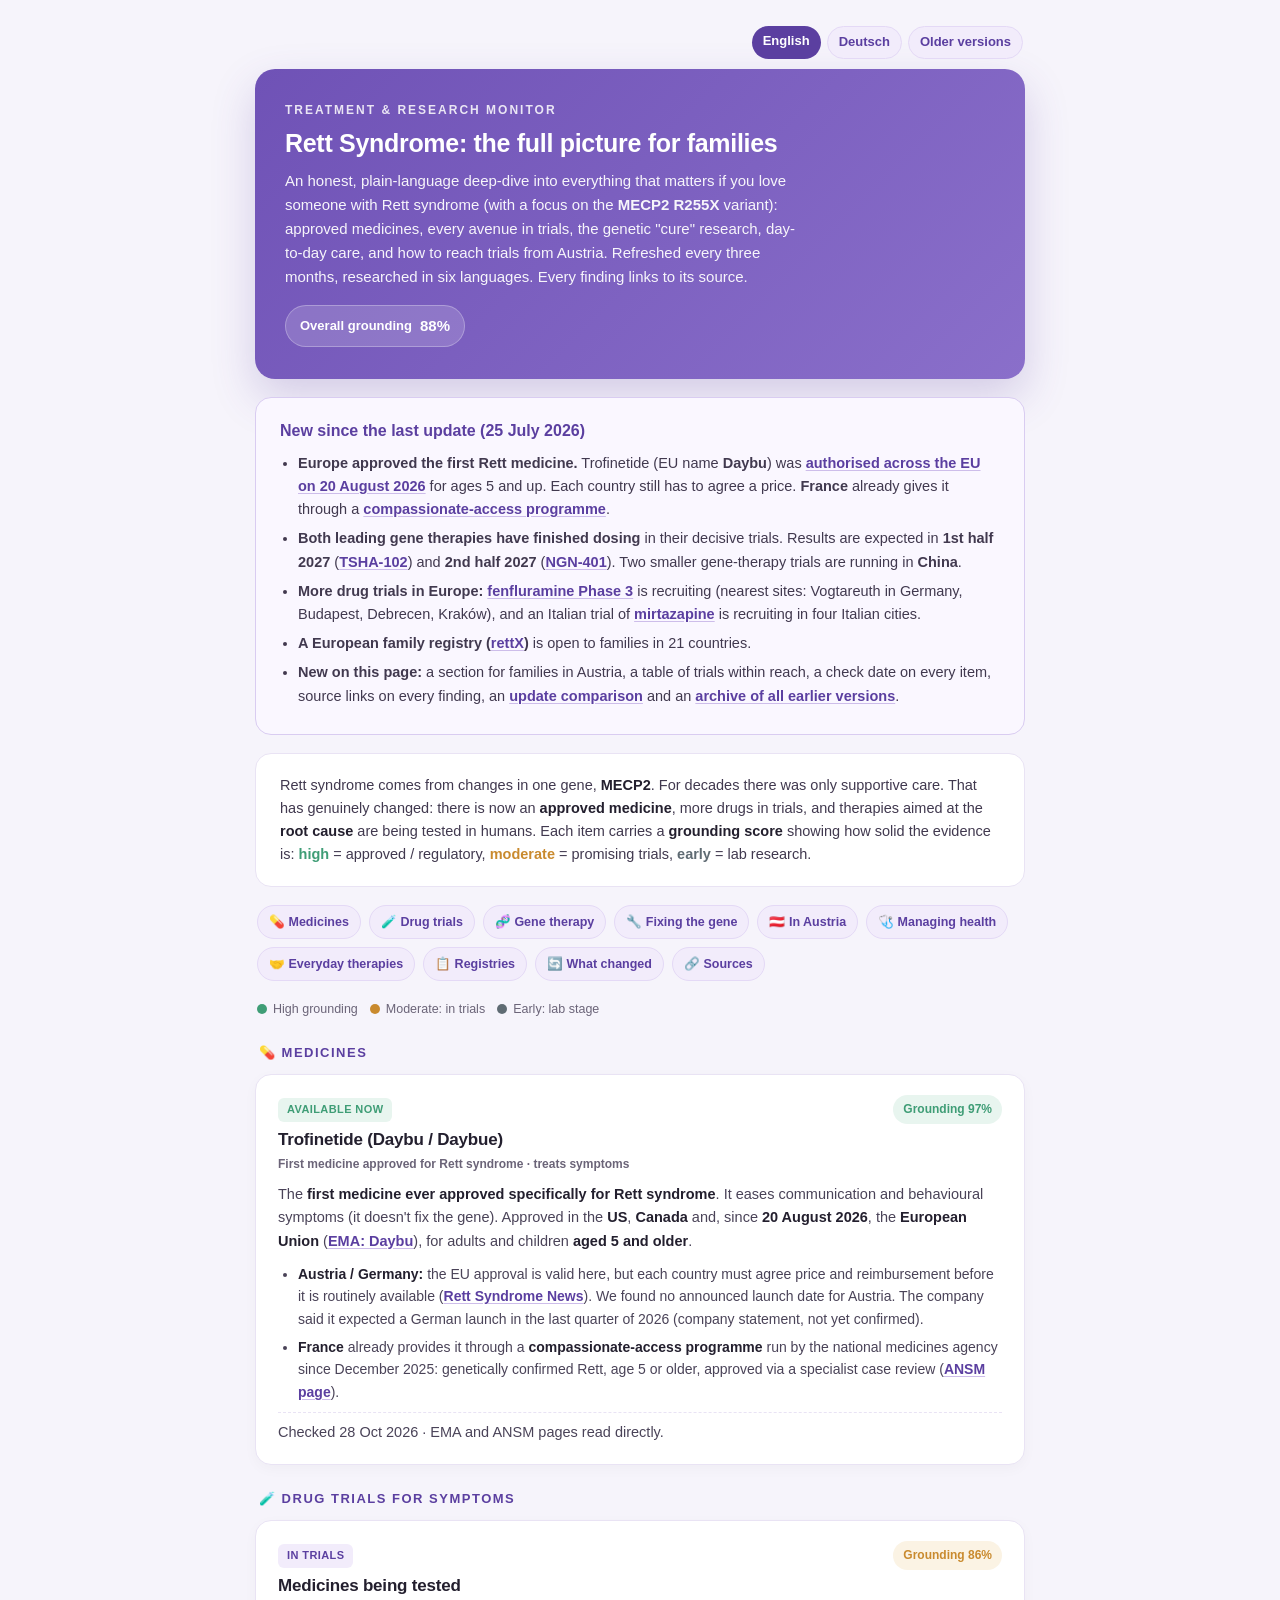
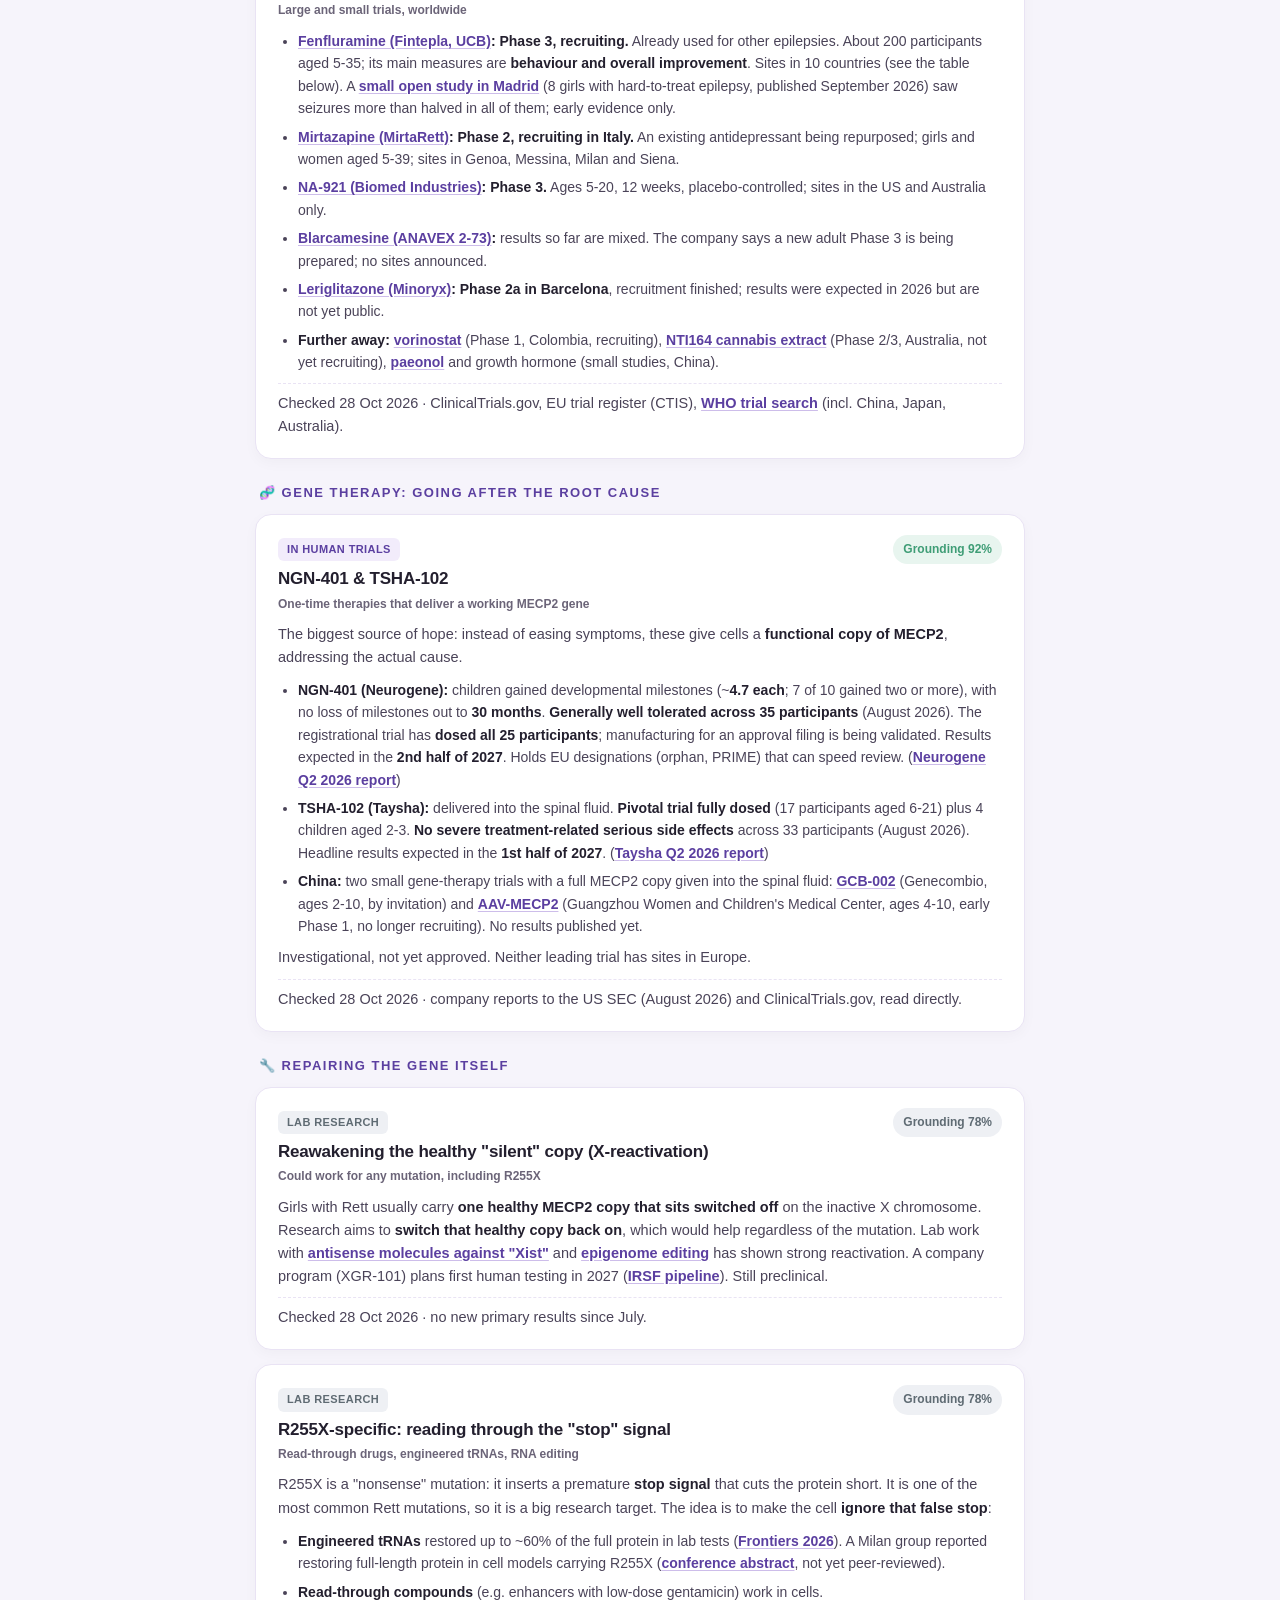
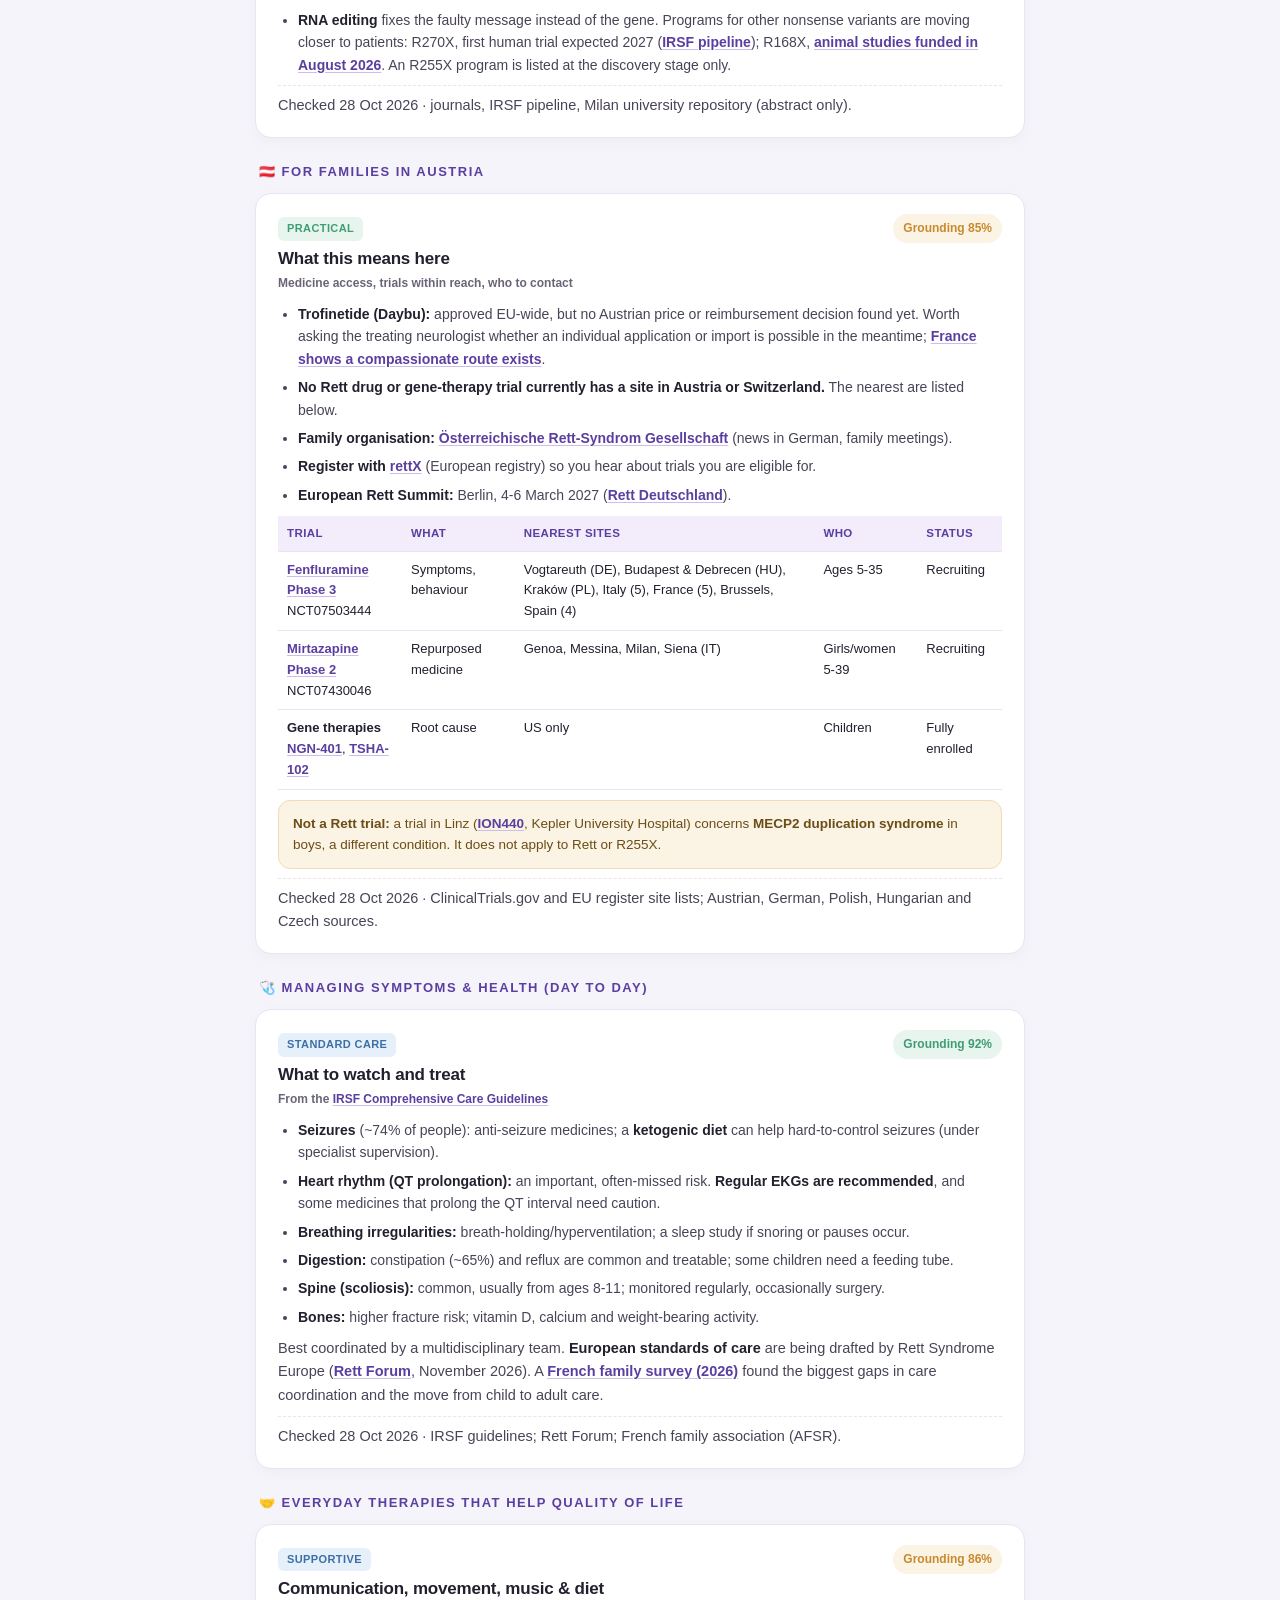
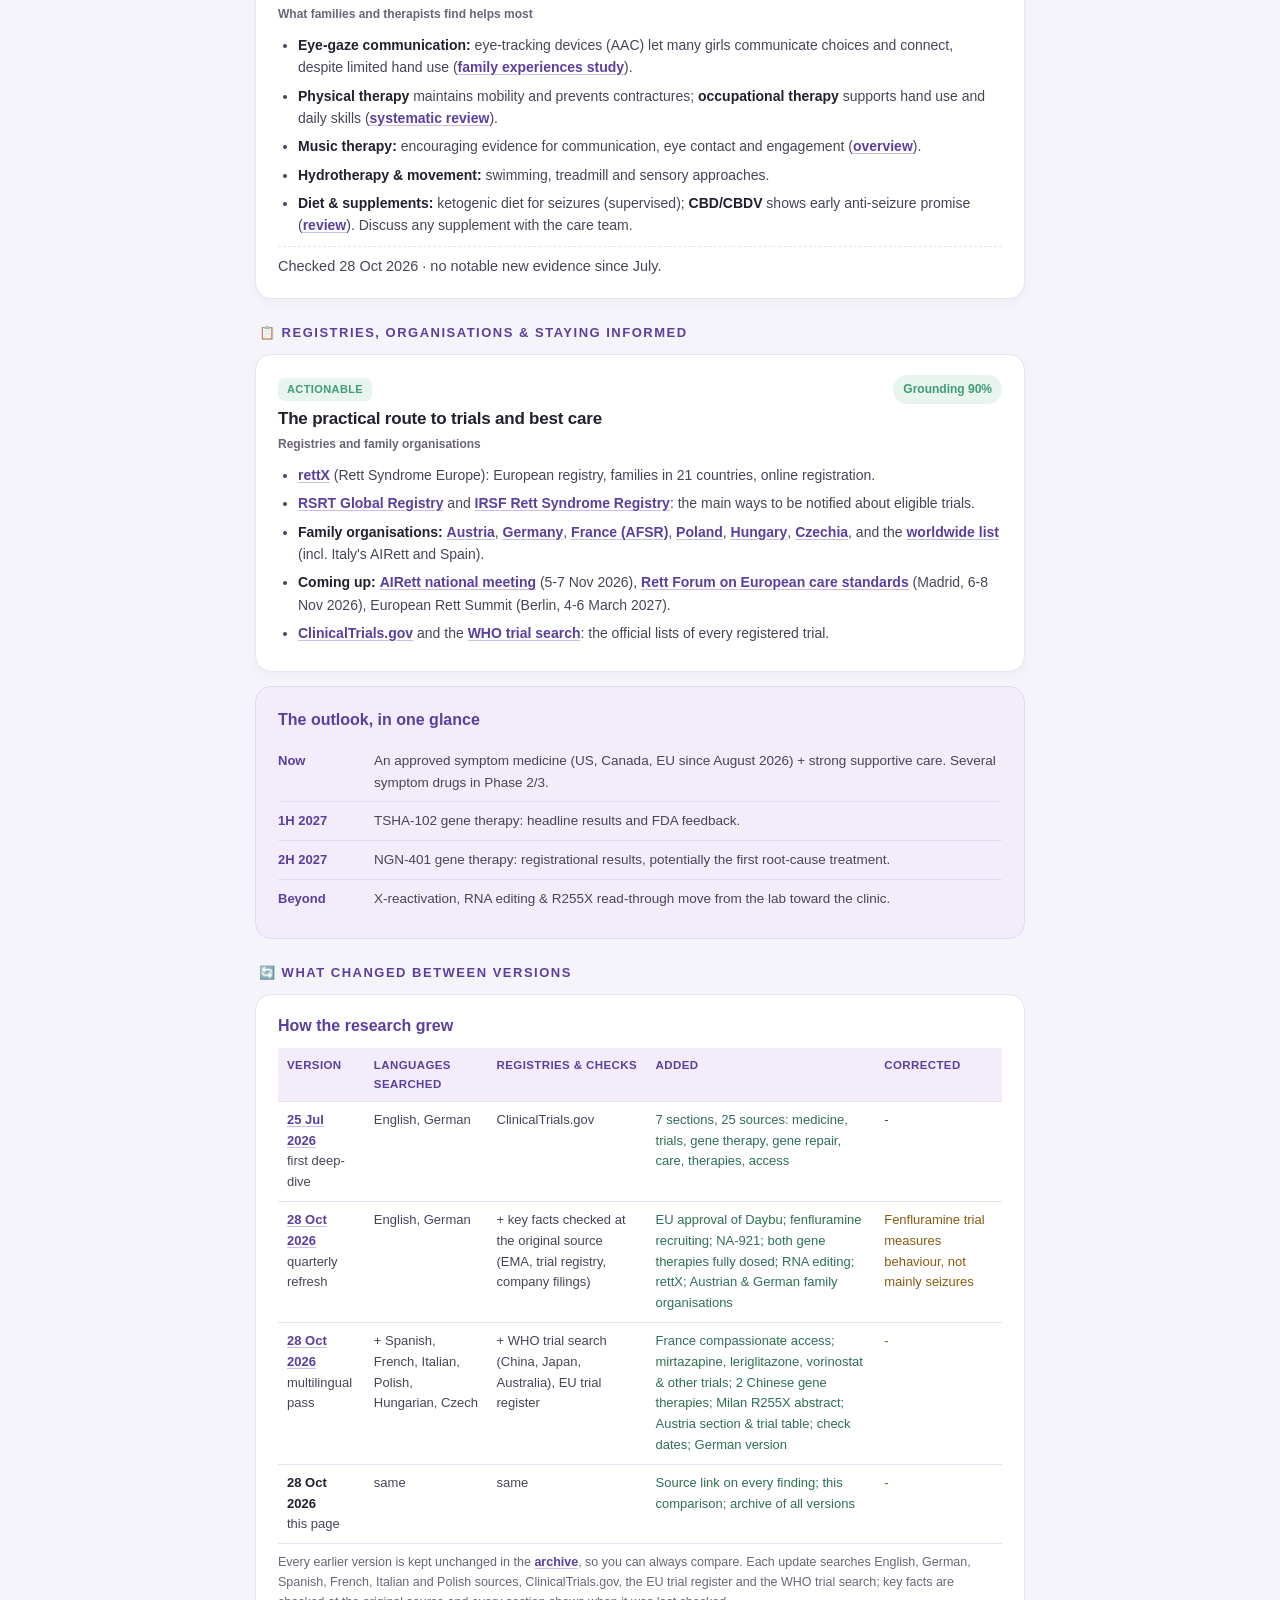
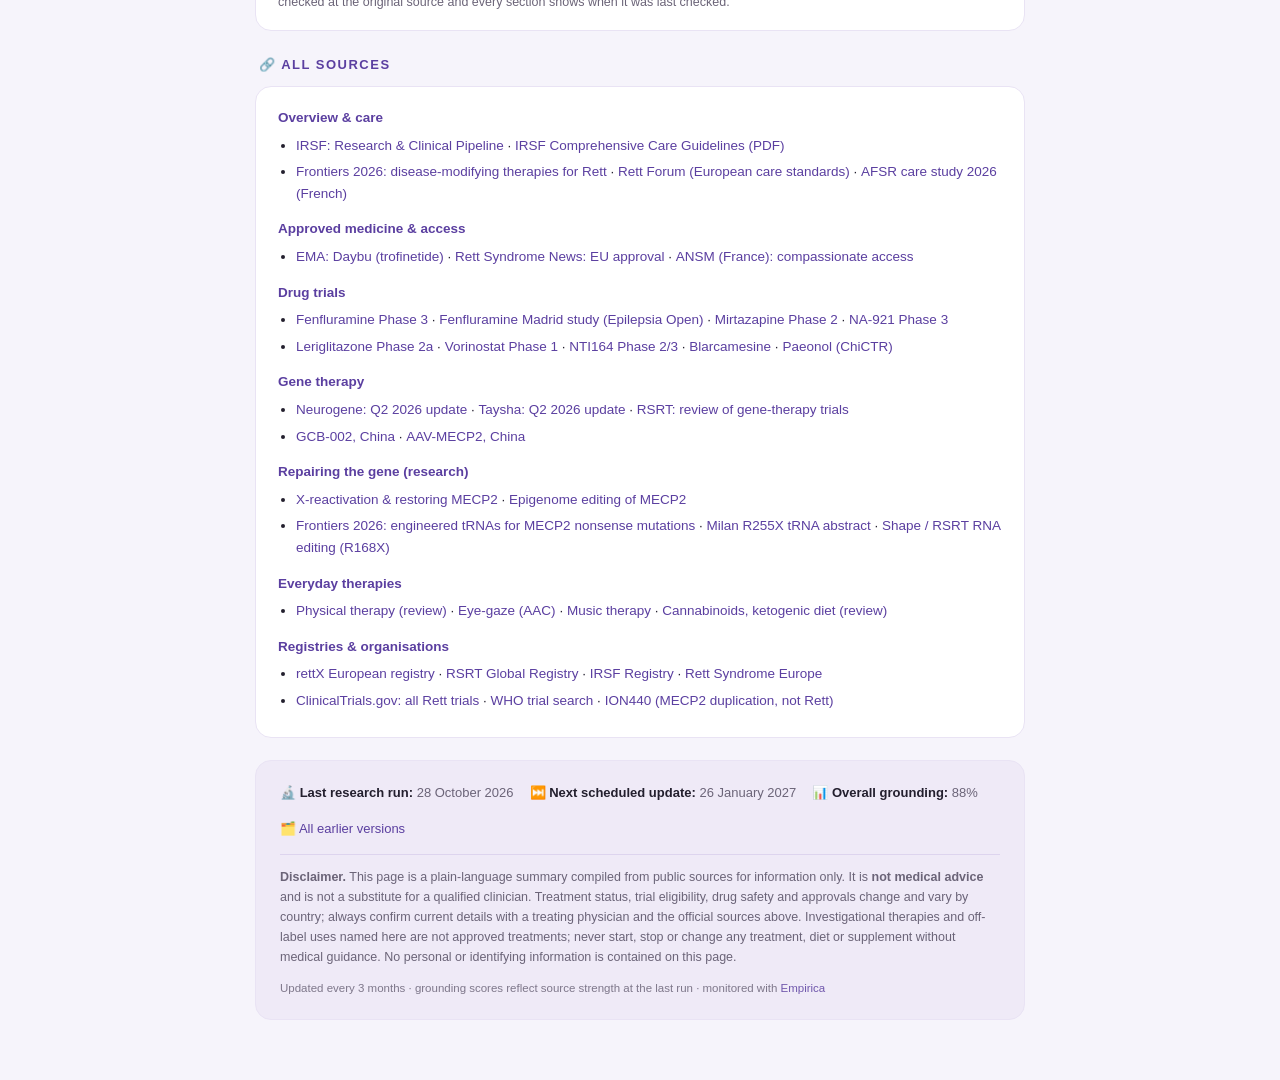
==== commit eb8b9900: "Rett monitor v3: archive of all versions (dated banners + index), version comparison, clickable sour" ====
--- a/index.html
+++ b/index.html
@@ -10,23 +10,23 @@
 <body>
 <div class="wrap">
 
-  <div class="lang"><span>English</span><a href="de/">Deutsch</a></div>
+  <div class="lang"><span>English</span><a href="de/">Deutsch</a><a href="archive/">Older versions</a></div>
 
   <div class="hero">
     <div class="eyebrow">Treatment &amp; Research Monitor</div>
     <h1>Rett Syndrome: the full picture for families</h1>
-    <p>An honest, plain-language deep-dive into everything that matters if you love someone with Rett syndrome (with a focus on the <b>MECP2 R255X</b> variant): approved medicines, every avenue in trials, the genetic "cure" research, day-to-day care, and how to reach trials from Austria. Refreshed every three months, researched in six languages.</p>
+    <p>An honest, plain-language deep-dive into everything that matters if you love someone with Rett syndrome (with a focus on the <b>MECP2 R255X</b> variant): approved medicines, every avenue in trials, the genetic "cure" research, day-to-day care, and how to reach trials from Austria. Refreshed every three months, researched in six languages. Every finding links to its source.</p>
     <span class="ovr">Overall grounding <b>88%</b></span>
   </div>
 
   <div class="new">
     <h2>New since the last update (25 July 2026)</h2>
     <ul>
-      <li><b>Europe approved the first Rett medicine.</b> Trofinetide (EU name <b>Daybu</b>) was authorised across the EU on <b>20 August 2026</b> for ages 5 and up. Each country still has to agree a price. <b>France</b> already gives it through a compassionate-access programme.</li>
-      <li><b>Both leading gene therapies have finished dosing</b> in their decisive trials. Results are expected in <b>1st half 2027</b> (TSHA-102) and <b>2nd half 2027</b> (NGN-401). Two smaller gene-therapy trials are running in <b>China</b>.</li>
-      <li><b>More drug trials in Europe:</b> fenfluramine Phase 3 is recruiting (nearest sites: Vogtareuth in Germany, Budapest, Debrecen, Kraków), and an Italian trial of <b>mirtazapine</b> is recruiting in four Italian cities.</li>
-      <li><b>A European family registry (rettX)</b> is open to families in 21 countries.</li>
-      <li><b>New on this page:</b> a section for families in Austria, a table of trials within reach, and a check date on every item.</li>
+      <li><b>Europe approved the first Rett medicine.</b> Trofinetide (EU name <b>Daybu</b>) was <a href="https://www.ema.europa.eu/en/medicines/human/EPAR/daybu" target="_blank" rel="noopener">authorised across the EU on 20 August 2026</a> for ages 5 and up. Each country still has to agree a price. <b>France</b> already gives it through a <a href="https://ansm.sante.fr/tableau-acces-derogatoire/daybue" target="_blank" rel="noopener">compassionate-access programme</a>.</li>
+      <li><b>Both leading gene therapies have finished dosing</b> in their decisive trials. Results are expected in <b>1st half 2027</b> (<a href="https://www.sec.gov/Archives/edgar/data/0001806310/000119312526344594/d161230dex991.htm" target="_blank" rel="noopener">TSHA-102</a>) and <b>2nd half 2027</b> (<a href="https://www.sec.gov/Archives/edgar/data/0001404644/000140464426000056/ngne_2qye26earningsrelease.htm" target="_blank" rel="noopener">NGN-401</a>). Two smaller gene-therapy trials are running in <b>China</b>.</li>
+      <li><b>More drug trials in Europe:</b> <a href="https://clinicaltrials.gov/study/NCT07503444" target="_blank" rel="noopener">fenfluramine Phase 3</a> is recruiting (nearest sites: Vogtareuth in Germany, Budapest, Debrecen, Kraków), and an Italian trial of <a href="https://clinicaltrials.gov/study/NCT07430046" target="_blank" rel="noopener">mirtazapine</a> is recruiting in four Italian cities.</li>
+      <li><b>A European family registry (<a href="https://rettsyndrome.eu/rettx/" target="_blank" rel="noopener">rettX</a>)</b> is open to families in 21 countries.</li>
+      <li><b>New on this page:</b> a section for families in Austria, a table of trials within reach, a check date on every item, source links on every finding, an <a href="#delta">update comparison</a> and an <a href="archive/">archive of all earlier versions</a>.</li>
     </ul>
   </div>
 
@@ -43,7 +43,7 @@
     <a href="#care">🩺 Managing health</a>
     <a href="#therapies">🤝 Everyday therapies</a>
     <a href="#access">📋 Registries</a>
-    <a href="#history">🕑 Changes</a>
+    <a href="#delta">🔄 What changed</a>
     <a href="#sources">🔗 Sources</a>
   </div>
 
@@ -62,12 +62,12 @@
         <div class="stage">First medicine approved for Rett syndrome · treats symptoms</div></div>
       <span class="verif v-hi">Grounding 97%</span>
     </div>
-    <p>The <b>first medicine ever approved specifically for Rett syndrome</b>. It eases communication and behavioural symptoms (it doesn't fix the gene). Approved in the <b>US</b>, <b>Canada</b> and, since <b>20 August 2026</b>, the <b>European Union</b> (EU name <b>Daybu</b>), for adults and children <b>aged 5 and older</b>.</p>
-    <ul>
-      <li><b>Austria / Germany:</b> the EU approval is valid here, but each country must agree price and reimbursement before it is routinely available. We found no announced launch date for Austria. The company said it expected a German launch in the last quarter of 2026 (company statement, not yet confirmed).</li>
-      <li><b>France</b> already provides it through a <b>compassionate-access programme</b> run by the national medicines agency (running since December 2025): genetically confirmed Rett, age 5 or older, approved via a specialist case review.</li>
-    </ul>
-    <p class="checked">Checked 28 Oct 2026 · EMA product page, French medicines agency (ANSM) page, read directly.</p>
+    <p>The <b>first medicine ever approved specifically for Rett syndrome</b>. It eases communication and behavioural symptoms (it doesn't fix the gene). Approved in the <b>US</b>, <b>Canada</b> and, since <b>20 August 2026</b>, the <b>European Union</b> (<a href="https://www.ema.europa.eu/en/medicines/human/EPAR/daybu" target="_blank" rel="noopener">EMA: Daybu</a>), for adults and children <b>aged 5 and older</b>.</p>
+    <ul>
+      <li><b>Austria / Germany:</b> the EU approval is valid here, but each country must agree price and reimbursement before it is routinely available (<a href="https://rettsyndromenews.com/news/daybu-wins-approval-european-union-first-rett-syndrome-treatment/" target="_blank" rel="noopener">Rett Syndrome News</a>). We found no announced launch date for Austria. The company said it expected a German launch in the last quarter of 2026 (company statement, not yet confirmed).</li>
+      <li><b>France</b> already provides it through a <b>compassionate-access programme</b> run by the national medicines agency since December 2025: genetically confirmed Rett, age 5 or older, approved via a specialist case review (<a href="https://ansm.sante.fr/tableau-acces-derogatoire/daybue" target="_blank" rel="noopener">ANSM page</a>).</li>
+    </ul>
+    <p class="checked">Checked 28 Oct 2026 · EMA and ANSM pages read directly.</p>
   </div>
 
   <!-- DRUG TRIALS -->
@@ -80,14 +80,14 @@
       <span class="verif v-md">Grounding 86%</span>
     </div>
     <ul>
-      <li><b>Fenfluramine (Fintepla, UCB): Phase 3, recruiting.</b> Already used for other epilepsies. About 200 participants aged 5-35; its main measures are <b>behaviour and overall improvement</b>. Sites in 10 countries (see the table below). A small open study in Madrid (8 girls with hard-to-treat epilepsy, published September 2026) saw seizures more than halved in all of them; early evidence only.</li>
-      <li><b>Mirtazapine (MirtaRett): Phase 2, recruiting in Italy.</b> An existing antidepressant being repurposed; girls and women aged 5-39; sites in Genoa, Messina, Milan and Siena.</li>
-      <li><b>NA-921 (Biomed Industries): Phase 3.</b> Ages 5-20, 12 weeks, placebo-controlled; sites in the US and Australia only.</li>
-      <li><b>Blarcamesine (ANAVEX 2-73):</b> results so far are mixed. The company says a new adult Phase 3 is being prepared; no sites announced.</li>
-      <li><b>Leriglitazone (Minoryx): Phase 2a in Barcelona</b>, recruitment finished; results were expected in 2026 but are not yet public.</li>
-      <li><b>Further away:</b> vorinostat (Phase 1, Colombia, recruiting), NTI164 cannabis extract (Phase 2/3, Australia, not yet recruiting), paeonol and growth hormone (small studies, China).</li>
-    </ul>
-    <p class="checked">Checked 28 Oct 2026 · ClinicalTrials.gov, EU trial register (CTIS), WHO trial search (incl. China, Japan, Australia).</p>
+      <li><b><a href="https://clinicaltrials.gov/study/NCT07503444" target="_blank" rel="noopener">Fenfluramine (Fintepla, UCB)</a>: Phase 3, recruiting.</b> Already used for other epilepsies. About 200 participants aged 5-35; its main measures are <b>behaviour and overall improvement</b>. Sites in 10 countries (see the table below). A <a href="https://doi.org/10.1002/epi4.70355" target="_blank" rel="noopener">small open study in Madrid</a> (8 girls with hard-to-treat epilepsy, published September 2026) saw seizures more than halved in all of them; early evidence only.</li>
+      <li><b><a href="https://clinicaltrials.gov/study/NCT07430046" target="_blank" rel="noopener">Mirtazapine (MirtaRett)</a>: Phase 2, recruiting in Italy.</b> An existing antidepressant being repurposed; girls and women aged 5-39; sites in Genoa, Messina, Milan and Siena.</li>
+      <li><b><a href="https://clinicaltrials.gov/study/NCT06840496" target="_blank" rel="noopener">NA-921 (Biomed Industries)</a>: Phase 3.</b> Ages 5-20, 12 weeks, placebo-controlled; sites in the US and Australia only.</li>
+      <li><b><a href="https://clinicaltrials.gov/study/NCT04304482" target="_blank" rel="noopener">Blarcamesine (ANAVEX 2-73)</a>:</b> results so far are mixed. The company says a new adult Phase 3 is being prepared; no sites announced.</li>
+      <li><b><a href="https://www.ctis.eu/trial/2024-514684-26-00" target="_blank" rel="noopener">Leriglitazone (Minoryx)</a>: Phase 2a in Barcelona</b>, recruitment finished; results were expected in 2026 but are not yet public.</li>
+      <li><b>Further away:</b> <a href="https://clinicaltrials.gov/study/NCT07150013" target="_blank" rel="noopener">vorinostat</a> (Phase 1, Colombia, recruiting), <a href="https://clinicaltrials.gov/study/NCT07257978" target="_blank" rel="noopener">NTI164 cannabis extract</a> (Phase 2/3, Australia, not yet recruiting), <a href="https://www.chictr.org.cn/showproj.html?proj=343345" target="_blank" rel="noopener">paeonol</a> and growth hormone (small studies, China).</li>
+    </ul>
+    <p class="checked">Checked 28 Oct 2026 · ClinicalTrials.gov, EU trial register (CTIS), <a href="https://trialsearch.who.int/" target="_blank" rel="noopener">WHO trial search</a> (incl. China, Japan, Australia).</p>
   </div>
 
   <!-- GENE THERAPY -->
@@ -101,12 +101,12 @@
     </div>
     <p>The biggest source of hope: instead of easing symptoms, these give cells a <b>functional copy of MECP2</b>, addressing the actual cause.</p>
     <ul>
-      <li><b>NGN-401 (Neurogene):</b> children gained developmental milestones (~<b>4.7 each</b>; 7 of 10 gained two or more), with no loss of milestones out to <b>30 months</b>. <b>Generally well tolerated across 35 participants</b> (August 2026). The registrational trial has <b>dosed all 25 participants</b>; manufacturing for an approval filing is being validated. Results expected in the <b>2nd half of 2027</b>. Holds EU designations (orphan, PRIME) that can speed review.</li>
-      <li><b>TSHA-102 (Taysha):</b> delivered into the spinal fluid. <b>Pivotal trial fully dosed</b> (17 participants aged 6-21) plus 4 children aged 2-3. <b>No severe treatment-related serious side effects</b> across 33 participants (August 2026). Headline results expected in the <b>1st half of 2027</b>.</li>
-      <li><b>China:</b> two small gene-therapy trials with a full MECP2 copy given into the spinal fluid: GCB-002 (Genecombio, ages 2-10, by invitation) and AAV-MECP2 (Guangzhou Women and Children's Medical Center, ages 4-10, early Phase 1, no longer recruiting). No results published yet.</li>
+      <li><b>NGN-401 (Neurogene):</b> children gained developmental milestones (~<b>4.7 each</b>; 7 of 10 gained two or more), with no loss of milestones out to <b>30 months</b>. <b>Generally well tolerated across 35 participants</b> (August 2026). The registrational trial has <b>dosed all 25 participants</b>; manufacturing for an approval filing is being validated. Results expected in the <b>2nd half of 2027</b>. Holds EU designations (orphan, PRIME) that can speed review. (<a href="https://www.sec.gov/Archives/edgar/data/0001404644/000140464426000056/ngne_2qye26earningsrelease.htm" target="_blank" rel="noopener">Neurogene Q2 2026 report</a>)</li>
+      <li><b>TSHA-102 (Taysha):</b> delivered into the spinal fluid. <b>Pivotal trial fully dosed</b> (17 participants aged 6-21) plus 4 children aged 2-3. <b>No severe treatment-related serious side effects</b> across 33 participants (August 2026). Headline results expected in the <b>1st half of 2027</b>. (<a href="https://www.sec.gov/Archives/edgar/data/0001806310/000119312526344594/d161230dex991.htm" target="_blank" rel="noopener">Taysha Q2 2026 report</a>)</li>
+      <li><b>China:</b> two small gene-therapy trials with a full MECP2 copy given into the spinal fluid: <a href="https://clinicaltrials.gov/study/NCT06739434" target="_blank" rel="noopener">GCB-002</a> (Genecombio, ages 2-10, by invitation) and <a href="https://clinicaltrials.gov/study/NCT06856759" target="_blank" rel="noopener">AAV-MECP2</a> (Guangzhou Women and Children's Medical Center, ages 4-10, early Phase 1, no longer recruiting). No results published yet.</li>
     </ul>
     <p class="note">Investigational, not yet approved. Neither leading trial has sites in Europe.</p>
-    <p class="checked">Checked 28 Oct 2026 · company reports to the US SEC (August 2026), ClinicalTrials.gov, read directly.</p>
+    <p class="checked">Checked 28 Oct 2026 · company reports to the US SEC (August 2026) and ClinicalTrials.gov, read directly.</p>
   </div>
 
   <!-- FIXING THE GENE -->
@@ -118,7 +118,7 @@
         <div class="stage">Could work for any mutation, including R255X</div></div>
       <span class="verif v-lo">Grounding 78%</span>
     </div>
-    <p>Girls with Rett usually carry <b>one healthy MECP2 copy that sits switched off</b> on the inactive X chromosome. Research aims to <b>switch that healthy copy back on</b>, which would help regardless of the mutation. Lab work (antisense molecules against "Xist", epigenome editing) has shown strong reactivation. A company program (XGR-101) plans first human testing in 2027. Still preclinical.</p>
+    <p>Girls with Rett usually carry <b>one healthy MECP2 copy that sits switched off</b> on the inactive X chromosome. Research aims to <b>switch that healthy copy back on</b>, which would help regardless of the mutation. Lab work with <a href="https://pmc.ncbi.nlm.nih.gov/articles/PMC9915138/" target="_blank" rel="noopener">antisense molecules against "Xist"</a> and <a href="https://www.science.org/doi/10.1126/scitranslmed.add4666" target="_blank" rel="noopener">epigenome editing</a> has shown strong reactivation. A company program (XGR-101) plans first human testing in 2027 (<a href="https://www.rettsyndrome.org/about-rett-syndrome/pipeline/" target="_blank" rel="noopener">IRSF pipeline</a>). Still preclinical.</p>
     <p class="checked">Checked 28 Oct 2026 · no new primary results since July.</p>
   </div>
 
@@ -130,11 +130,11 @@
     </div>
     <p>R255X is a "nonsense" mutation: it inserts a premature <b>stop signal</b> that cuts the protein short. It is one of the most common Rett mutations, so it is a big research target. The idea is to make the cell <b>ignore that false stop</b>:</p>
     <ul>
-      <li><b>Engineered tRNAs</b> restored up to ~60% of the full protein in lab tests (2026). A Milan group reported restoring full-length protein in cell models carrying R255X (conference abstract, not yet peer-reviewed).</li>
+      <li><b>Engineered tRNAs</b> restored up to ~60% of the full protein in lab tests (<a href="https://www.frontiersin.org/journals/neurology/articles/10.3389/fneur.2026.1778877/full" target="_blank" rel="noopener">Frontiers 2026</a>). A Milan group reported restoring full-length protein in cell models carrying R255X (<a href="https://air.unimi.it/handle/2434/1172875" target="_blank" rel="noopener">conference abstract</a>, not yet peer-reviewed).</li>
       <li><b>Read-through compounds</b> (e.g. enhancers with low-dose gentamicin) work in cells.</li>
-      <li><b>RNA editing</b> fixes the faulty message instead of the gene. Programs for other nonsense variants are moving closer to patients (R270X: first human trial expected 2027; R168X: animal studies). An R255X program is listed at the discovery stage only.</li>
-    </ul>
-    <p class="checked">Checked 28 Oct 2026 · journals, IRSF pipeline, Italian university repository (abstract only).</p>
+      <li><b>RNA editing</b> fixes the faulty message instead of the gene. Programs for other nonsense variants are moving closer to patients: R270X, first human trial expected 2027 (<a href="https://www.rettsyndrome.org/about-rett-syndrome/pipeline/" target="_blank" rel="noopener">IRSF pipeline</a>); R168X, <a href="https://www.globenewswire.com/news-release/2026/08/06/3340008/0/en/Shape-Therapeutics-and-Rett-Syndrome-Research-Trust-Announce-Partnership-to-Advance-a-One-Time-AI-Designed-RNA-Editing-Therapy-for-Rett-Syndrome.html" target="_blank" rel="noopener">animal studies funded in August 2026</a>. An R255X program is listed at the discovery stage only.</li>
+    </ul>
+    <p class="checked">Checked 28 Oct 2026 · journals, IRSF pipeline, Milan university repository (abstract only).</p>
   </div>
 
   <!-- AUSTRIA -->
@@ -147,22 +147,22 @@
       <span class="verif v-md">Grounding 85%</span>
     </div>
     <ul>
-      <li><b>Trofinetide (Daybu):</b> approved EU-wide, but no Austrian price or reimbursement decision found yet. Worth asking the treating neurologist whether an individual application or import is possible in the meantime; France shows a compassionate route exists.</li>
+      <li><b>Trofinetide (Daybu):</b> approved EU-wide, but no Austrian price or reimbursement decision found yet. Worth asking the treating neurologist whether an individual application or import is possible in the meantime; <a href="https://ansm.sante.fr/tableau-acces-derogatoire/daybue" target="_blank" rel="noopener">France shows a compassionate route exists</a>.</li>
       <li><b>No Rett drug or gene-therapy trial currently has a site in Austria or Switzerland.</b> The nearest are listed below.</li>
-      <li><b>Family organisation:</b> Österreichische Rett-Syndrom Gesellschaft (news in German, family meetings).</li>
-      <li><b>Register with rettX</b> (European registry) so you hear about trials you are eligible for.</li>
-      <li><b>European Rett Summit:</b> Berlin, 4-6 March 2027.</li>
+      <li><b>Family organisation:</b> <a href="https://www.rett-syndrom.at/" target="_blank" rel="noopener">Österreichische Rett-Syndrom Gesellschaft</a> (news in German, family meetings).</li>
+      <li><b>Register with <a href="https://rettsyndrome.eu/rettx/" target="_blank" rel="noopener">rettX</a></b> (European registry) so you hear about trials you are eligible for.</li>
+      <li><b>European Rett Summit:</b> Berlin, 4-6 March 2027 (<a href="https://www.rett.de/" target="_blank" rel="noopener">Rett Deutschland</a>).</li>
     </ul>
 
     <div class="tbl-wrap">
       <table>
         <tr><th>Trial</th><th>What</th><th>Nearest sites</th><th>Who</th><th>Status</th></tr>
-        <tr><td><b>Fenfluramine Phase 3</b><br>NCT07503444</td><td>Symptoms, behaviour</td><td>Vogtareuth (DE), Budapest &amp; Debrecen (HU), Kraków (PL), Italy (5), France (5), Brussels, Spain (4)</td><td>Ages 5-35</td><td>Recruiting</td></tr>
-        <tr><td><b>Mirtazapine Phase 2</b><br>NCT07430046</td><td>Repurposed medicine</td><td>Genoa, Messina, Milan, Siena (IT)</td><td>Girls/women 5-39</td><td>Recruiting</td></tr>
-        <tr><td><b>Gene therapies</b><br>NGN-401, TSHA-102</td><td>Root cause</td><td>US only</td><td>Children</td><td>Fully enrolled</td></tr>
+        <tr><td><b><a href="https://clinicaltrials.gov/study/NCT07503444" target="_blank" rel="noopener">Fenfluramine Phase 3</a></b><br>NCT07503444</td><td>Symptoms, behaviour</td><td>Vogtareuth (DE), Budapest &amp; Debrecen (HU), Kraków (PL), Italy (5), France (5), Brussels, Spain (4)</td><td>Ages 5-35</td><td>Recruiting</td></tr>
+        <tr><td><b><a href="https://clinicaltrials.gov/study/NCT07430046" target="_blank" rel="noopener">Mirtazapine Phase 2</a></b><br>NCT07430046</td><td>Repurposed medicine</td><td>Genoa, Messina, Milan, Siena (IT)</td><td>Girls/women 5-39</td><td>Recruiting</td></tr>
+        <tr><td><b>Gene therapies</b><br><a href="https://www.sec.gov/Archives/edgar/data/0001404644/000140464426000056/ngne_2qye26earningsrelease.htm" target="_blank" rel="noopener">NGN-401</a>, <a href="https://www.sec.gov/Archives/edgar/data/0001806310/000119312526344594/d161230dex991.htm" target="_blank" rel="noopener">TSHA-102</a></td><td>Root cause</td><td>US only</td><td>Children</td><td>Fully enrolled</td></tr>
       </table>
     </div>
-    <div class="warnbox"><b>Not a Rett trial:</b> a trial in Linz (ION440, Kepler University Hospital) concerns <b>MECP2 duplication syndrome</b> in boys, a different condition. It does not apply to Rett or R255X.</div>
+    <div class="warnbox"><b>Not a Rett trial:</b> a trial in Linz (<a href="https://clinicaltrials.gov/study/NCT06430385" target="_blank" rel="noopener">ION440</a>, Kepler University Hospital) concerns <b>MECP2 duplication syndrome</b> in boys, a different condition. It does not apply to Rett or R255X.</div>
     <p class="checked">Checked 28 Oct 2026 · ClinicalTrials.gov and EU register site lists; Austrian, German, Polish, Hungarian and Czech sources.</p>
   </div>
 
@@ -172,7 +172,7 @@
   <div class="card">
     <div class="top">
       <div><span class="pill p-care">Standard care</span><h2>What to watch and treat</h2>
-        <div class="stage">From the IRSF Comprehensive Care Guidelines</div></div>
+        <div class="stage">From the <a href="https://www.rettsyndrome.org/wp-content/uploads/2024/12/Comprehensive-Care-Guidelines_digital.pdf" target="_blank" rel="noopener">IRSF Comprehensive Care Guidelines</a></div></div>
       <span class="verif v-hi">Grounding 92%</span>
     </div>
     <ul>
@@ -183,7 +183,7 @@
       <li><b>Spine (scoliosis):</b> common, usually from ages 8-11; monitored regularly, occasionally surgery.</li>
       <li><b>Bones:</b> higher fracture risk; vitamin D, calcium and weight-bearing activity.</li>
     </ul>
-    <p class="note">Best coordinated by a multidisciplinary team. <b>European standards of care</b> are being drafted by Rett Syndrome Europe (working meeting November 2026). A French family survey (2026) found the biggest gaps in care coordination and the move from child to adult care.</p>
+    <p class="note">Best coordinated by a multidisciplinary team. <b>European standards of care</b> are being drafted by Rett Syndrome Europe (<a href="https://rettforum.eu/" target="_blank" rel="noopener">Rett Forum</a>, November 2026). A <a href="https://afsr.fr/vivre-avec-le-syndrome-de-rett/etude-sur-la-prise-en-charge-2026" target="_blank" rel="noopener">French family survey (2026)</a> found the biggest gaps in care coordination and the move from child to adult care.</p>
     <p class="checked">Checked 28 Oct 2026 · IRSF guidelines; Rett Forum; French family association (AFSR).</p>
   </div>
 
@@ -197,11 +197,11 @@
       <span class="verif v-md">Grounding 86%</span>
     </div>
     <ul>
-      <li><b>Eye-gaze communication:</b> eye-tracking devices (AAC) let many girls communicate choices and connect, despite limited hand use.</li>
-      <li><b>Physical therapy</b> maintains mobility and prevents contractures; <b>occupational therapy</b> supports hand use and daily skills.</li>
-      <li><b>Music therapy:</b> encouraging evidence for communication, eye contact and engagement.</li>
+      <li><b>Eye-gaze communication:</b> eye-tracking devices (AAC) let many girls communicate choices and connect, despite limited hand use (<a href="https://www.ncbi.nlm.nih.gov/pmc/articles/PMC4785214/" target="_blank" rel="noopener">family experiences study</a>).</li>
+      <li><b>Physical therapy</b> maintains mobility and prevents contractures; <b>occupational therapy</b> supports hand use and daily skills (<a href="https://www.ncbi.nlm.nih.gov/pmc/articles/PMC7407501/" target="_blank" rel="noopener">systematic review</a>).</li>
+      <li><b>Music therapy:</b> encouraging evidence for communication, eye contact and engagement (<a href="https://rettsyndromenews.com/music-therapy/" target="_blank" rel="noopener">overview</a>).</li>
       <li><b>Hydrotherapy &amp; movement:</b> swimming, treadmill and sensory approaches.</li>
-      <li><b>Diet &amp; supplements:</b> ketogenic diet for seizures (supervised); <b>CBD/CBDV</b> shows early anti-seizure promise. Discuss any supplement with the care team.</li>
+      <li><b>Diet &amp; supplements:</b> ketogenic diet for seizures (supervised); <b>CBD/CBDV</b> shows early anti-seizure promise (<a href="https://pmc.ncbi.nlm.nih.gov/articles/PMC6614559/" target="_blank" rel="noopener">review</a>). Discuss any supplement with the care team.</li>
     </ul>
     <p class="checked">Checked 28 Oct 2026 · no notable new evidence since July.</p>
   </div>
@@ -216,11 +216,11 @@
       <span class="verif v-hi">Grounding 90%</span>
     </div>
     <ul>
-      <li><b>rettX</b> (Rett Syndrome Europe): European registry, families in 21 countries, online registration.</li>
-      <li><b>RSRT Global Registry</b> and <b>IRSF Rett Syndrome Registry</b>: the main ways to be notified about eligible trials.</li>
-      <li><b>Family organisations:</b> Austria (Österreichische Rett-Syndrom Gesellschaft), Germany (Rett Deutschland e.V.), plus active associations in Italy (AIRett), France (AFSR), Spain, Poland, Hungary and Czechia.</li>
-      <li><b>Coming up:</b> AIRett national meeting (5-7 Nov 2026), Rett Forum on European care standards (Madrid, 6-8 Nov 2026), European Rett Summit (Berlin, 4-6 March 2027).</li>
-      <li><b>ClinicalTrials.gov</b> and the <b>WHO trial search</b>: the official lists of every registered trial.</li>
+      <li><b><a href="https://rettsyndrome.eu/rettx/" target="_blank" rel="noopener">rettX</a></b> (Rett Syndrome Europe): European registry, families in 21 countries, online registration.</li>
+      <li><b><a href="https://reverserett.org/global-registry/" target="_blank" rel="noopener">RSRT Global Registry</a></b> and <b><a href="https://www.rettsyndrome.org/rett-syndrome-registry/" target="_blank" rel="noopener">IRSF Rett Syndrome Registry</a></b>: the main ways to be notified about eligible trials.</li>
+      <li><b>Family organisations:</b> <a href="https://www.rett-syndrom.at/" target="_blank" rel="noopener">Austria</a>, <a href="https://www.rett.de/" target="_blank" rel="noopener">Germany</a>, <a href="https://afsr.fr/" target="_blank" rel="noopener">France (AFSR)</a>, <a href="https://rettsyndrome.pl/" target="_blank" rel="noopener">Poland</a>, <a href="https://rettszindroma.hu/" target="_blank" rel="noopener">Hungary</a>, <a href="https://www.rett-cz.com/" target="_blank" rel="noopener">Czechia</a>, and the <a href="https://www.rettsyndrome.org/families/community-connections/" target="_blank" rel="noopener">worldwide list</a> (incl. Italy's AIRett and Spain).</li>
+      <li><b>Coming up:</b> <a href="https://malattierare.marionegri.it/images/Convegni/Convegni_2026/programma-convegno_5-7_11_2026.pdf" target="_blank" rel="noopener">AIRett national meeting</a> (5-7 Nov 2026), <a href="https://rettforum.eu/" target="_blank" rel="noopener">Rett Forum on European care standards</a> (Madrid, 6-8 Nov 2026), European Rett Summit (Berlin, 4-6 March 2027).</li>
+      <li><b><a href="https://clinicaltrials.gov/search?cond=Rett%20Syndrome" target="_blank" rel="noopener">ClinicalTrials.gov</a></b> and the <b><a href="https://trialsearch.who.int/" target="_blank" rel="noopener">WHO trial search</a></b>: the official lists of every registered trial.</li>
     </ul>
   </div>
 
@@ -232,51 +232,57 @@
     <div class="trow"><div class="when">Beyond</div><div class="what">X-reactivation, RNA editing &amp; R255X read-through move from the lab toward the clinic.</div></div>
   </div>
 
-  <!-- HISTORY -->
-  <div class="sec-h" id="history">🕑 Change history &amp; how we research</div>
-  <div class="hist">
-    <div class="trow"><div class="when">28 Oct 2026</div><div class="what">Quarterly refresh plus a gap check in Spanish, French, Italian, Polish, Hungarian and Czech sources and in the global trial registers (WHO, EU, China, Japan, Australia). Added: EU approval of Daybu, French compassionate access, mirtazapine and other trials, Chinese gene-therapy trials, Austria section and trial table. Corrected: fenfluramine's trial measures behaviour, not mainly seizures.</div></div>
-    <div class="trow"><div class="when">25 Jul 2026</div><div class="what">First full deep-dive (English and German sources).</div></div>
-    <p class="note" style="margin-top:10px">Each update searches English, German, Spanish, French, Italian and Polish sources, ClinicalTrials.gov, the EU trial register and the WHO trial search. Key facts are checked against the original source (regulator, registry, company filing) and every section shows when it was last checked.</p>
+  <!-- DELTA -->
+  <div class="sec-h" id="delta">🔄 What changed between versions</div>
+  <div class="delta">
+    <h2>How the research grew</h2>
+    <div class="tbl-wrap">
+      <table>
+        <tr><th>Version</th><th>Languages searched</th><th>Registries &amp; checks</th><th>Added</th><th>Corrected</th></tr>
+        <tr><td><b><a href="archive/2026-07-25/">25 Jul 2026</a></b><br>first deep-dive</td><td>English, German</td><td>ClinicalTrials.gov</td><td class="add">7 sections, 25 sources: medicine, trials, gene therapy, gene repair, care, therapies, access</td><td>-</td></tr>
+        <tr><td><b><a href="archive/2026-10-28-refresh/">28 Oct 2026</a></b><br>quarterly refresh</td><td>English, German</td><td>+ key facts checked at the original source (EMA, trial registry, company filings)</td><td class="add">EU approval of Daybu; fenfluramine recruiting; NA-921; both gene therapies fully dosed; RNA editing; rettX; Austrian &amp; German family organisations</td><td class="fix">Fenfluramine trial measures behaviour, not mainly seizures</td></tr>
+        <tr><td><b><a href="archive/2026-10-28-v2/">28 Oct 2026</a></b><br>multilingual pass</td><td>+ Spanish, French, Italian, Polish, Hungarian, Czech</td><td>+ WHO trial search (China, Japan, Australia), EU trial register</td><td class="add">France compassionate access; mirtazapine, leriglitazone, vorinostat &amp; other trials; 2 Chinese gene therapies; Milan R255X abstract; Austria section &amp; trial table; check dates; German version</td><td class="fix">-</td></tr>
+        <tr><td><b>28 Oct 2026</b><br>this page</td><td>same</td><td>same</td><td class="add">Source link on every finding; this comparison; archive of all versions</td><td class="fix">-</td></tr>
+      </table>
+    </div>
+    <p class="note">Every earlier version is kept unchanged in the <a href="archive/">archive</a>, so you can always compare. Each update searches English, German, Spanish, French, Italian and Polish sources, ClinicalTrials.gov, the EU trial register and the WHO trial search; key facts are checked at the original source and every section shows when it was last checked.</p>
   </div>
 
   <!-- SOURCES -->
-  <div class="sec-h" id="sources">🔗 Sources &amp; links</div>
+  <div class="sec-h" id="sources">🔗 All sources</div>
   <div class="src">
     <h3>Overview &amp; care</h3>
     <ul>
       <li><a href="https://www.rettsyndrome.org/about-rett-syndrome/pipeline/" target="_blank" rel="noopener">IRSF: Research &amp; Clinical Pipeline</a> · <a href="https://www.rettsyndrome.org/wp-content/uploads/2024/12/Comprehensive-Care-Guidelines_digital.pdf" target="_blank" rel="noopener">IRSF Comprehensive Care Guidelines (PDF)</a></li>
-      <li><a href="https://www.frontiersin.org/journals/neurology/articles/10.3389/fneur.2026.1766679/full" target="_blank" rel="noopener">Frontiers 2026: disease-modifying therapies for Rett</a> · <a href="https://rettforum.eu/" target="_blank" rel="noopener">Rett Forum (European care standards)</a></li>
+      <li><a href="https://www.frontiersin.org/journals/neurology/articles/10.3389/fneur.2026.1766679/full" target="_blank" rel="noopener">Frontiers 2026: disease-modifying therapies for Rett</a> · <a href="https://rettforum.eu/" target="_blank" rel="noopener">Rett Forum (European care standards)</a> · <a href="https://afsr.fr/vivre-avec-le-syndrome-de-rett/etude-sur-la-prise-en-charge-2026" target="_blank" rel="noopener">AFSR care study 2026 (French)</a></li>
     </ul>
     <h3>Approved medicine &amp; access</h3>
     <ul>
-      <li><a href="https://www.ema.europa.eu/en/medicines/human/EPAR/daybu" target="_blank" rel="noopener">EMA: Daybu (trofinetide)</a> · <a href="https://rettsyndromenews.com/news/daybu-wins-approval-european-union-first-rett-syndrome-treatment/" target="_blank" rel="noopener">Rett Syndrome News: EU approval</a></li>
-      <li><a href="https://ansm.sante.fr/tableau-acces-derogatoire/daybue" target="_blank" rel="noopener">ANSM (France): compassionate access to Daybue</a></li>
+      <li><a href="https://www.ema.europa.eu/en/medicines/human/EPAR/daybu" target="_blank" rel="noopener">EMA: Daybu (trofinetide)</a> · <a href="https://rettsyndromenews.com/news/daybu-wins-approval-european-union-first-rett-syndrome-treatment/" target="_blank" rel="noopener">Rett Syndrome News: EU approval</a> · <a href="https://ansm.sante.fr/tableau-acces-derogatoire/daybue" target="_blank" rel="noopener">ANSM (France): compassionate access</a></li>
     </ul>
     <h3>Drug trials</h3>
     <ul>
-      <li><a href="https://clinicaltrials.gov/study/NCT07503444" target="_blank" rel="noopener">Fenfluramine Phase 3 (NCT07503444)</a> · <a href="https://clinicaltrials.gov/study/NCT07430046" target="_blank" rel="noopener">Mirtazapine Phase 2 (NCT07430046)</a> · <a href="https://clinicaltrials.gov/study/NCT06840496" target="_blank" rel="noopener">NA-921 Phase 3 (NCT06840496)</a></li>
-      <li><a href="https://www.ctis.eu/trial/2024-514684-26-00" target="_blank" rel="noopener">Leriglitazone Phase 2a (EU register mirror)</a> · <a href="https://clinicaltrials.gov/study/NCT07150013" target="_blank" rel="noopener">Vorinostat Phase 1 (NCT07150013)</a> · <a href="https://clinicaltrials.gov/study/NCT04304482" target="_blank" rel="noopener">Blarcamesine in Rett</a></li>
+      <li><a href="https://clinicaltrials.gov/study/NCT07503444" target="_blank" rel="noopener">Fenfluramine Phase 3</a> · <a href="https://doi.org/10.1002/epi4.70355" target="_blank" rel="noopener">Fenfluramine Madrid study (Epilepsia Open)</a> · <a href="https://clinicaltrials.gov/study/NCT07430046" target="_blank" rel="noopener">Mirtazapine Phase 2</a> · <a href="https://clinicaltrials.gov/study/NCT06840496" target="_blank" rel="noopener">NA-921 Phase 3</a></li>
+      <li><a href="https://www.ctis.eu/trial/2024-514684-26-00" target="_blank" rel="noopener">Leriglitazone Phase 2a</a> · <a href="https://clinicaltrials.gov/study/NCT07150013" target="_blank" rel="noopener">Vorinostat Phase 1</a> · <a href="https://clinicaltrials.gov/study/NCT07257978" target="_blank" rel="noopener">NTI164 Phase 2/3</a> · <a href="https://clinicaltrials.gov/study/NCT04304482" target="_blank" rel="noopener">Blarcamesine</a> · <a href="https://www.chictr.org.cn/showproj.html?proj=343345" target="_blank" rel="noopener">Paeonol (ChiCTR)</a></li>
     </ul>
     <h3>Gene therapy</h3>
     <ul>
-      <li><a href="https://www.sec.gov/Archives/edgar/data/0001404644/000140464426000056/ngne_2qye26earningsrelease.htm" target="_blank" rel="noopener">Neurogene: Q2 2026 update</a> · <a href="https://www.sec.gov/Archives/edgar/data/0001806310/000119312526344594/d161230dex991.htm" target="_blank" rel="noopener">Taysha: Q2 2026 update</a></li>
-      <li><a href="https://clinicaltrials.gov/study/NCT06739434" target="_blank" rel="noopener">GCB-002, China (NCT06739434)</a> · <a href="https://clinicaltrials.gov/study/NCT06856759" target="_blank" rel="noopener">AAV-MECP2, China (NCT06856759)</a> · <a href="https://reverserett.org/news/articles/a-review-of-gene-therapy-clinical-trials/" target="_blank" rel="noopener">RSRT: review of gene-therapy trials</a></li>
+      <li><a href="https://www.sec.gov/Archives/edgar/data/0001404644/000140464426000056/ngne_2qye26earningsrelease.htm" target="_blank" rel="noopener">Neurogene: Q2 2026 update</a> · <a href="https://www.sec.gov/Archives/edgar/data/0001806310/000119312526344594/d161230dex991.htm" target="_blank" rel="noopener">Taysha: Q2 2026 update</a> · <a href="https://reverserett.org/news/articles/a-review-of-gene-therapy-clinical-trials/" target="_blank" rel="noopener">RSRT: review of gene-therapy trials</a></li>
+      <li><a href="https://clinicaltrials.gov/study/NCT06739434" target="_blank" rel="noopener">GCB-002, China</a> · <a href="https://clinicaltrials.gov/study/NCT06856759" target="_blank" rel="noopener">AAV-MECP2, China</a></li>
     </ul>
     <h3>Repairing the gene (research)</h3>
     <ul>
       <li><a href="https://pmc.ncbi.nlm.nih.gov/articles/PMC9915138/" target="_blank" rel="noopener">X-reactivation &amp; restoring MECP2</a> · <a href="https://www.science.org/doi/10.1126/scitranslmed.add4666" target="_blank" rel="noopener">Epigenome editing of MECP2</a></li>
-      <li><a href="https://www.frontiersin.org/journals/neurology/articles/10.3389/fneur.2026.1778877/full" target="_blank" rel="noopener">Frontiers 2026: engineered tRNAs for MECP2 nonsense mutations</a></li>
+      <li><a href="https://www.frontiersin.org/journals/neurology/articles/10.3389/fneur.2026.1778877/full" target="_blank" rel="noopener">Frontiers 2026: engineered tRNAs for MECP2 nonsense mutations</a> · <a href="https://air.unimi.it/handle/2434/1172875" target="_blank" rel="noopener">Milan R255X tRNA abstract</a> · <a href="https://www.globenewswire.com/news-release/2026/08/06/3340008/0/en/Shape-Therapeutics-and-Rett-Syndrome-Research-Trust-Announce-Partnership-to-Advance-a-One-Time-AI-Designed-RNA-Editing-Therapy-for-Rett-Syndrome.html" target="_blank" rel="noopener">Shape / RSRT RNA editing (R168X)</a></li>
     </ul>
     <h3>Everyday therapies</h3>
     <ul>
-      <li><a href="https://www.ncbi.nlm.nih.gov/pmc/articles/PMC7407501/" target="_blank" rel="noopener">Physical therapy for Rett (review)</a> · <a href="https://www.ncbi.nlm.nih.gov/pmc/articles/PMC4785214/" target="_blank" rel="noopener">Eye-gaze (AAC) in Rett</a> · <a href="https://pmc.ncbi.nlm.nih.gov/articles/PMC6614559/" target="_blank" rel="noopener">Cannabinoids, ketogenic diet (review)</a></li>
+      <li><a href="https://www.ncbi.nlm.nih.gov/pmc/articles/PMC7407501/" target="_blank" rel="noopener">Physical therapy (review)</a> · <a href="https://www.ncbi.nlm.nih.gov/pmc/articles/PMC4785214/" target="_blank" rel="noopener">Eye-gaze (AAC)</a> · <a href="https://rettsyndromenews.com/music-therapy/" target="_blank" rel="noopener">Music therapy</a> · <a href="https://pmc.ncbi.nlm.nih.gov/articles/PMC6614559/" target="_blank" rel="noopener">Cannabinoids, ketogenic diet (review)</a></li>
     </ul>
     <h3>Registries &amp; organisations</h3>
     <ul>
-      <li><a href="https://rettsyndrome.eu/rettx/" target="_blank" rel="noopener">rettX European registry</a> · <a href="https://reverserett.org/global-registry/" target="_blank" rel="noopener">RSRT Global Registry</a> · <a href="https://www.rettsyndrome.org/rett-syndrome-registry/" target="_blank" rel="noopener">IRSF Registry</a></li>
-      <li><a href="https://www.rett-syndrom.at/" target="_blank" rel="noopener">Österreichische Rett-Syndrom Gesellschaft</a> · <a href="https://www.rett.de/" target="_blank" rel="noopener">Rett Deutschland e.V.</a> · <a href="https://rettsyndrome.eu/" target="_blank" rel="noopener">Rett Syndrome Europe</a> · <a href="https://www.rettsyndrome.org/families/community-connections/" target="_blank" rel="noopener">Associations worldwide</a></li>
-      <li><a href="https://clinicaltrials.gov/search?cond=Rett%20Syndrome" target="_blank" rel="noopener">ClinicalTrials.gov: all Rett trials</a> · <a href="https://trialsearch.who.int/" target="_blank" rel="noopener">WHO trial search</a></li>
+      <li><a href="https://rettsyndrome.eu/rettx/" target="_blank" rel="noopener">rettX European registry</a> · <a href="https://reverserett.org/global-registry/" target="_blank" rel="noopener">RSRT Global Registry</a> · <a href="https://www.rettsyndrome.org/rett-syndrome-registry/" target="_blank" rel="noopener">IRSF Registry</a> · <a href="https://rettsyndrome.eu/" target="_blank" rel="noopener">Rett Syndrome Europe</a></li>
+      <li><a href="https://clinicaltrials.gov/search?cond=Rett%20Syndrome" target="_blank" rel="noopener">ClinicalTrials.gov: all Rett trials</a> · <a href="https://trialsearch.who.int/" target="_blank" rel="noopener">WHO trial search</a> · <a href="https://clinicaltrials.gov/study/NCT06430385" target="_blank" rel="noopener">ION440 (MECP2 duplication, not Rett)</a></li>
     </ul>
   </div>
 
@@ -285,6 +291,7 @@
       <div>🔬 <b>Last research run:</b> 28 October 2026</div>
       <div>⏭️ <b>Next scheduled update:</b> 26 January 2027</div>
       <div>📊 <b>Overall grounding:</b> 88%</div>
+      <div>🗂️ <a href="archive/">All earlier versions</a></div>
     </div>
     <div class="disc">
       <b>Disclaimer.</b> This page is a plain-language summary compiled from public sources for information only. It is <b>not medical advice</b> and is not a substitute for a qualified clinician. Treatment status, trial eligibility, drug safety and approvals change and vary by country; always confirm current details with a treating physician and the official sources above. Investigational therapies and off-label uses named here are not approved treatments; never start, stop or change any treatment, diet or supplement without medical guidance. No personal or identifying information is contained on this page.
--- a/style.css
+++ b/style.css
@@ -102,3 +102,8 @@
   .hist .trow{ border-top:1px solid var(--line) }
   .hist .trow .when{ color:var(--violet-deep) }
   @media (max-width:480px){ .hero{ padding:24px 20px } .card, .src, .new{ padding:16px 16px } }
+  .card a, .new a, .hist a, .warnbox a, .intro a, .delta a{ color:var(--violet-deep); font-weight:600; text-decoration:underline; text-decoration-color:#cdbdea; text-underline-offset:2px }
+  .card a:hover, .new a:hover, .hist a:hover, .delta a:hover{ text-decoration-color:var(--violet-deep) }
+  .delta{ background:var(--paper); border:1px solid var(--line); border-radius:16px; padding:18px 22px; margin-bottom:14px; font-size:13.5px; color:#4a4358 }
+  .delta h2{ font-size:16px; color:var(--violet-deep); margin-bottom:8px }
+  .delta td.add{ color:#2f6f53 } .delta td.fix{ color:#8a5a12 }
